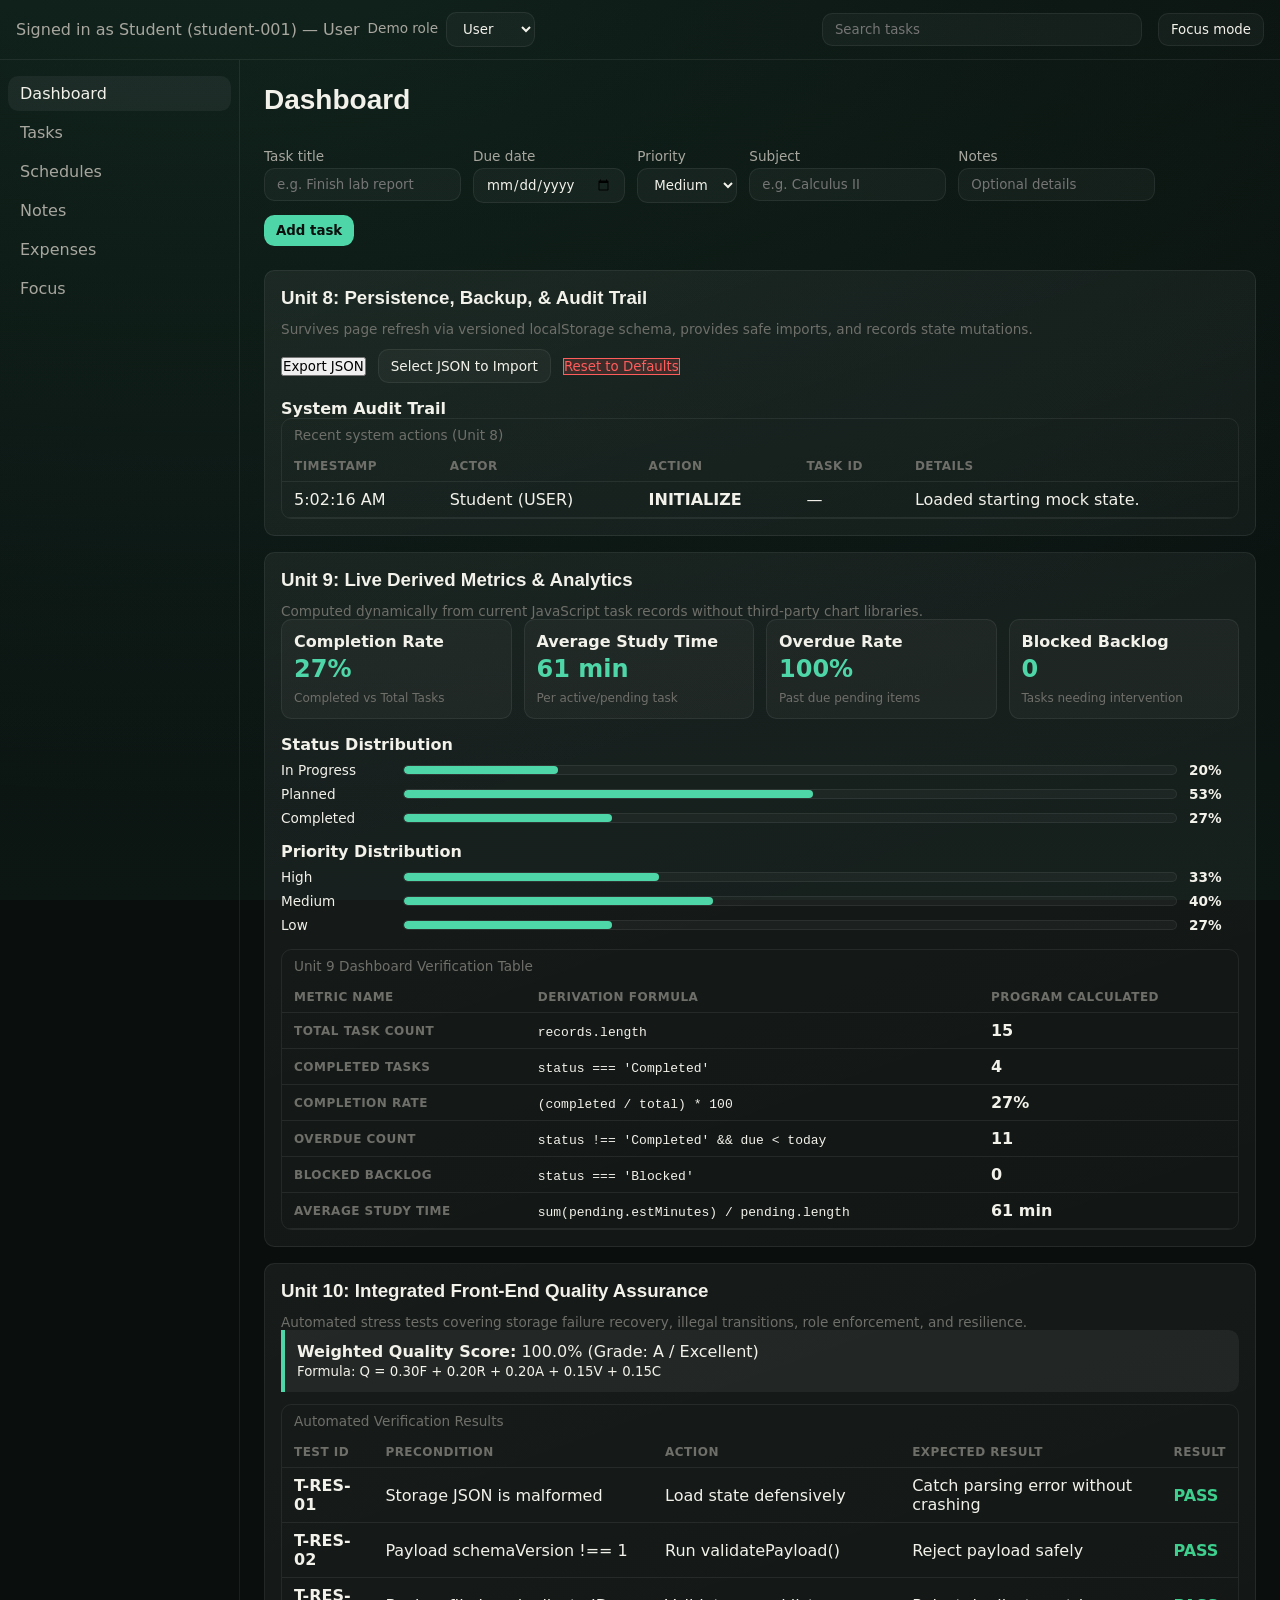
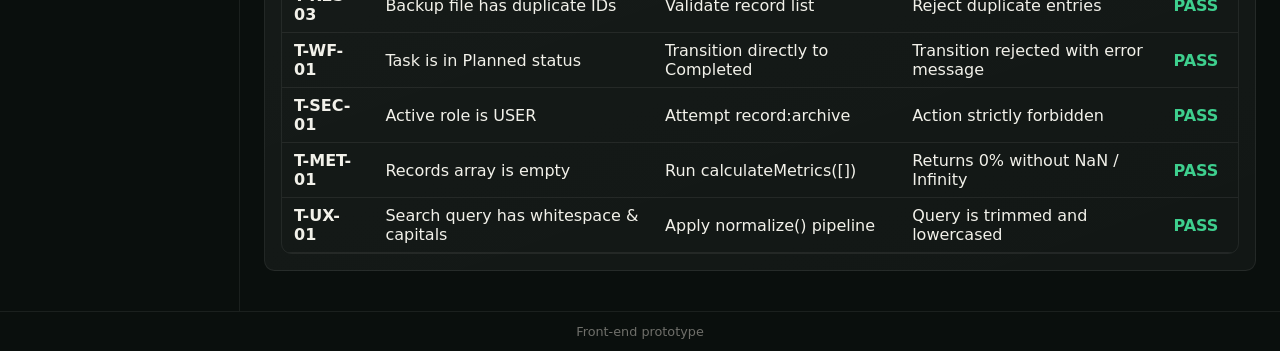
==== index.html @ eeb501a8 "Add files via upload" ====
<!doctype html>
<html lang="en">
  <head>
    <meta charset="utf-8" />
    <meta name="viewport" content="width=device-width, initial-scale=1" />
    <title>StudyHub</title>
    <link rel="icon" href="data:," />
    <link rel="stylesheet" href="style.css" />
  </head>
  <body>
    <header class="app-header">
      <div class="session-controls" aria-label="Demo session">
        <span id="session-identity">Signed in as Student</span>
        <label for="active-role">Demo role</label>
        <select id="active-role">
          <option value="USER">User</option>
          <option value="STAFF">Staff</option>
          <option value="ADMIN">Admin</option>
        </select>
      </div>
      <p id="permission-message" role="status" aria-live="polite" hidden></p>
      <form id="search-form" role="search">
        <label class="sr-only" for="global-search">Search tasks</label>
        <input
          id="global-search"
          name="query"
          type="search"
          placeholder="Search tasks"
          autocomplete="off"
        />
      </form>

      <button type="button" id="focus-toggle" aria-pressed="false">
        Focus mode
      </button>
    </header>

    <nav class="primary-nav" aria-label="Primary">
      <ul>
        <li>
          <a
            href="#dashboard"
            data-permission="dashboard:view"
            aria-current="page"
            >Dashboard</a
          >
        </li>
        <li><a href="#tasks" data-permission="tasks:view">Tasks</a></li>
        <li>
          <a href="#schedules" data-permission="schedules:view">Schedules</a>
        </li>
        <li><a href="#notes" data-permission="notes:view">Notes</a></li>
        <li>
          <a href="#expenses" data-permission="expenses:view">Expenses</a>
        </li>
        <li><a href="#focus" data-permission="focus:view">Focus</a></li>
        <li>
          <a href="#settings" data-permission="settings:manage">Settings</a>
        </li>
      </ul>
    </nav>

    <main id="app">
      <section id="dashboard" aria-labelledby="dashboard-title">
        <h2 id="dashboard-title">Dashboard</h2>

        <!-- Unit 3 summary values are rendered from JavaScript state. -->
        <section id="dash-priority" class="dashboard-metric">
          <h3>Total tasks</h3>
          <strong id="summary-total">0</strong>
        </section>

        <section id="dash-tomorrow" class="dashboard-metric">
          <h3>Completed</h3>
          <strong id="summary-completed">0</strong>
        </section>

        <section id="dash-notes" class="dashboard-metric">
          <h3>Upcoming</h3>
          <strong id="summary-upcoming">0 due within 7 days</strong>
        </section>

        <section id="dash-expenses" class="dashboard-metric">
          <h3>Top priority</h3>
          <strong id="summary-priority">No pending tasks</strong>
        </section>

        <section id="dash-focus" class="dashboard-metric">
          <h3>Estimated study time</h3>
          <strong id="summary-study-time">0.0 hours</strong>
        </section>

        <!-- The leader's task form is retained as the ONE authoritative task form. -->
        <div
          id="task-error-summary"
          class="dashboard-wide"
          role="alert"
          hidden
        ></div>

        <form
          id="task-form"
          class="dashboard-wide"
          data-permission="record:create"
          novalidate
        >
          <div>
            <label for="task-title">Task title</label>
            <input
              type="text"
              id="task-title"
              name="title"
              placeholder="e.g. Finish lab report"
              required
            />
          </div>

          <div>
            <label for="task-due">Due date</label>
            <input type="date" id="task-due" name="dueDate" />
          </div>

          <div>
            <label for="task-priority">Priority</label>
            <select id="task-priority" name="priority">
              <option value="Low">Low</option>
              <option value="Medium" selected>Medium</option>
              <option value="High">High</option>
            </select>
          </div>

          <div>
            <label for="task-subject">Subject</label>
            <input
              type="text"
              id="task-subject"
              name="subject"
              placeholder="e.g. Calculus II"
              required
            />
          </div>

          <div>
            <label for="task-notes">Notes</label>
            <input
              type="text"
              id="task-notes"
              name="notes"
              placeholder="Optional details"
            />
          </div>

          <button type="submit">Add task</button>
        </form>
      </section>

      <section id="tasks" aria-labelledby="tasks-title" hidden>
        <h2 id="tasks-title">Tasks</h2>
        <p id="workflow-message" role="status" aria-live="polite" hidden></p>

        <section class="content-card" aria-labelledby="task-controls-title">
          <h3 id="task-controls-title">Task controls</h3>

          <form id="task-controls">
            <div>
              <label for="status-filter">Status</label>
              <select id="status-filter">
                <option value="ALL">All</option>
                <option value="Planned">Planned</option>
                <option value="Ready">Ready</option>
                <option value="In Progress">In progress</option>
                <option value="In Review">In review</option>
                <option value="Blocked">Blocked</option>
                <option value="Completed">Completed</option>
              </select>
            </div>

            <div>
              <label for="priority-filter">Priority</label>
              <select id="priority-filter">
                <option value="ALL">All</option>
                <option value="Low">Low</option>
                <option value="Medium">Medium</option>
                <option value="High">High</option>
              </select>
            </div>

            <div>
              <label for="sort-key">Sort by</label>
              <select id="sort-key">
                <option value="dueDate">Due date</option>
                <option value="title">Title</option>
                <option value="subject">Subject</option>
                <option value="priority">Priority</option>
                <option value="createdAt">Created date</option>
              </select>
            </div>

            <div>
              <label for="sort-direction">Direction</label>
              <select id="sort-direction">
                <option value="asc">Ascending</option>
                <option value="desc">Descending</option>
              </select>
            </div>

            <div>
              <label for="page-size">Rows per page</label>
              <select id="page-size">
                <option value="5" selected>5</option>
                <option value="10">10</option>
                <option value="15">15</option>
              </select>
            </div>
          </form>
        </section>

        <section id="task-list" aria-labelledby="task-list-title">
          <h3 id="task-list-title">Task list</h3>
          <p id="task-result-count" aria-live="polite"></p>

          <div class="table-wrapper">
            <table>
              <caption>
                StudyHub task records
              </caption>
              <thead>
                <tr>
                  <th>ID</th>
                  <th>Task</th>
                  <th>Subject</th>
                  <th>Due</th>
                  <th>Priority</th>
                  <th>Status</th>
                  <th>Derived state</th>
                  <th>Actions</th>
                </tr>
              </thead>
              <tbody id="task-table-body"></tbody>
            </table>
          </div>

          <div id="task-pagination" aria-label="Task pagination"></div>
        </section>

        <p id="task-empty-state" hidden>
          No tasks match the current search or filters.
        </p>

        <aside
          id="task-details"
          class="content-card"
          aria-labelledby="task-details-title"
        >
          <h3 id="task-details-title">Task details</h3>
          <p>Select a task to inspect its full record.</p>
        </aside>
        <p class="authorization-note">
          Demo only: role checks in this front-end are for interface behavior,
          not secure authorization. Real authorization must be enforced by a
          trusted back end.
        </p>
      </section>

      <section id="schedules" aria-labelledby="schedules-title" hidden>
        <h2 id="schedules-title">Schedules</h2>
        <div class="content-card">
          <h3>DCPET 2-2 Class Schedule</h3>
          <div class="table-wrapper">
            <table>
              <caption>
                Weekly class schedule
              </caption>
              <thead>
                <tr>
                  <th>Day</th>
                  <th>Time</th>
                  <th>Class</th>
                  <th>Course code</th>
                  <th>Instructor</th>
                </tr>
              </thead>
              <tbody>
                <tr>
                  <th scope="rowgroup" rowspan="2">Monday</th>
                  <td>10:30 AM–11:30 AM</td>
                  <td>Computer Engineering as a Discipline</td>
                  <td>CMPE 101</td>
                  <td>Prof. Ryan Evangelista</td>
                </tr>
                <tr>
                  <td>1:30 PM–4:30 PM</td>
                  <td>Filipinolohiya at Pambansang Kaunlaran</td>
                  <td>GEED 032</td>
                  <td>Prof. Jhonley Cubacub</td>
                </tr>
                <tr>
                  <th scope="rowgroup" rowspan="3">Tuesday</th>
                  <td>7:30 AM–10:30 AM</td>
                  <td>2D Animation</td>
                  <td>CPET 201</td>
                  <td>Prof. Jerome De Guzman</td>
                </tr>
                <tr>
                  <td>10:30 AM–1:30 PM</td>
                  <td>Data Structures and Algorithms</td>
                  <td>CMPE 201</td>
                  <td>Prof. Mylo Atencio</td>
                </tr>
                <tr>
                  <td>3:00 PM–6:00 PM</td>
                  <td>Fundamentals of Electronic Circuits</td>
                  <td>ECEN 011</td>
                  <td>TBA</td>
                </tr>
                <tr>
                  <th scope="rowgroup" rowspan="3">Wednesday</th>
                  <td>10:00 AM–1:00 PM</td>
                  <td>Discrete Mathematics</td>
                  <td>CMPE 104</td>
                  <td>Prof. Mylo Atencio</td>
                </tr>
                <tr>
                  <td>1:00 PM–4:00 PM</td>
                  <td>Fundamentals of Electrical Circuits</td>
                  <td>ELEN 012</td>
                  <td>Prof. Ronald Fernando</td>
                </tr>
                <tr>
                  <td>4:30 PM–6:30 PM</td>
                  <td>Physical Activity Towards Health and Fitness 3</td>
                  <td>PATHFIT 3</td>
                  <td>Prof. Remus Laglagaron</td>
                </tr>
                <tr>
                  <th scope="row">Thursday</th>
                  <td colspan="4">No classes</td>
                </tr>
                <tr>
                  <th scope="rowgroup" rowspan="4">Friday</th>
                  <td>7:30 AM–10:30 AM</td>
                  <td>2D Animation</td>
                  <td>CPET 201</td>
                  <td>Prof. Jerome De Guzman</td>
                </tr>
                <tr>
                  <td>10:30 AM–1:30 PM</td>
                  <td>Data Structures and Algorithms</td>
                  <td>CMPE 201</td>
                  <td>Prof. Mylo Atencio</td>
                </tr>
                <tr>
                  <td>3:00 PM–6:00 PM</td>
                  <td>Fundamentals of Electronic Circuits</td>
                  <td>ECEN 011</td>
                  <td>TBA</td>
                </tr>
                <tr>
                  <td>6:00 PM–9:00 PM</td>
                  <td>CPE Professional Course 1</td>
                  <td>CMPE-PC1</td>
                  <td>Prof. Jose Marie Dipay</td>
                </tr>
                <tr>
                  <th scope="rowgroup" rowspan="2">Saturday</th>
                  <td>7:30 AM–10:30 AM</td>
                  <td>Fundamentals of Electrical Circuits</td>
                  <td>ELEN 012</td>
                  <td>Prof. Ronald Fernando</td>
                </tr>
                <tr>
                  <td>12:00 PM–2:00 PM</td>
                  <td>CPE Professional Course 1</td>
                  <td>CMPE-PC1</td>
                  <td>Prof. Jose Marie Dipay</td>
                </tr>
              </tbody>
            </table>
          </div>
        </div>
      </section>

      <section id="notes" aria-labelledby="notes-title" hidden>
        <h2 id="notes-title">Notes</h2>
        <div class="content-card">
          <h3>Study notes</h3>
          <article class="info-entry">
            <h4>Electrical circuits</h4>
            <p>
              For a series circuit, the same current flows through every
              component. Add the resistances to find the total resistance.
            </p>
            <p class="section-note">Review before the next problem set.</p>
          </article>
          <article class="info-entry">
            <h4>Data structures</h4>
            <p>
              A linked list stores items in nodes. Each node points to the next
              node, so inserting or removing an item does not require shifting
              every later item.
            </p>
            <p class="section-note">Remember to trace the pointer changes.</p>
          </article>
          <article class="info-entry">
            <h4>Web development</h4>
            <p>
              Use semantic HTML elements to describe the purpose of each part of
              a page, and keep form labels connected to their controls.
            </p>
            <p class="section-note">Unit 1 review</p>
          </article>
        </div>
      </section>

      <section id="expenses" aria-labelledby="expenses-title" hidden>
        <h2 id="expenses-title">Expenses</h2>
        <div class="content-card">
          <h3>Sample weekly expenses</h3>
          <div class="table-wrapper">
            <table>
              <caption>
                Example expense log
              </caption>
              <thead>
                <tr>
                  <th>Date</th>
                  <th>Item</th>
                  <th>Category</th>
                  <th>Amount</th>
                </tr>
              </thead>
              <tbody>
                <tr>
                  <td>Monday</td>
                  <td>Bus fare</td>
                  <td>Transport</td>
                  <td>$3.00</td>
                </tr>
                <tr>
                  <td>Tuesday</td>
                  <td>Lunch</td>
                  <td>Food</td>
                  <td>$8.50</td>
                </tr>
                <tr>
                  <td>Wednesday</td>
                  <td>Printed readings</td>
                  <td>School supplies</td>
                  <td>$2.25</td>
                </tr>
                <tr>
                  <td>Thursday</td>
                  <td>Bus fare</td>
                  <td>Transport</td>
                  <td>$3.00</td>
                </tr>
              </tbody>
              <tfoot>
                <tr>
                  <th colspan="3" scope="row">Sample total</th>
                  <td>$16.75</td>
                </tr>
              </tfoot>
            </table>
          </div>
          <p class="section-note">Example figures for demonstration only.</p>
        </div>
      </section>

      <section id="focus" aria-labelledby="focus-title" hidden>
        <h2 id="focus-title">Focus</h2>
        <div class="content-card focus-panel">
          <p>
            Distraction-free study view is active while Focus mode is enabled.
          </p>
        </div>
      </section>

      <section id="settings" aria-labelledby="settings-title" hidden>
        <h2 id="settings-title">Settings</h2>
        <div class="content-card">
          <h3>Authorization demo</h3>
          <p>
            Switch roles in the header to demonstrate permission-based
            navigation and task actions. This role selector is not
            authentication.
          </p>
          <div class="table-wrapper permission-matrix">
            <table>
              <caption>
                Demo role permission matrix
              </caption>
              <thead>
                <tr>
                  <th scope="col">Capability</th>
                  <th scope="col">User</th>
                  <th scope="col">Staff</th>
                  <th scope="col">Admin</th>
                </tr>
              </thead>
              <tbody id="permission-matrix-body"></tbody>
            </table>
          </div>
          <p class="section-note">
            Record visibility, ownership, and workflow state are checked in
            addition to these role capability grants.
          </p>
          <p class="authorization-note">
            Client-side permission checks can be bypassed. A trusted back end
            must verify every identity, role, and record-level permission before
            accessing or changing protected data.
          </p>
        </div>
      </section>

      <!-- ========================================== -->
      <!-- UNIT 8 & 9: Data Management & Metrics -->
      <!-- ========================================== -->
      <section id="system-data" class="content-card" aria-labelledby="system-data-title">
        <h3 id="system-data-title">Unit 8: Persistence, Backup, & Audit Trail</h3>
        <p class="section-note">Survives page refresh via versioned localStorage schema, provides safe imports, and records state mutations.</p>
        
        <div id="storage-status-message" role="status" aria-live="polite" hidden></div>

        <div class="persistence-controls">
          <button type="button" id="btn-export-json">Export JSON</button>
          
          <label for="import-json-file" class="button-file-label">Select JSON to Import</label>
          <input type="file" id="import-json-file" accept=".json" class="sr-only" />

          <button type="button" id="btn-reset-data" class="btn-danger">Reset to Defaults</button>
        </div>

        <div id="import-preview-box" class="sub-card" hidden>
          <h4>Import Payload Preview</h4>
          <p id="import-preview-text"></p>
          <div class="task-actions">
            <button type="button" id="btn-confirm-import">Confirm & Replace</button>
            <button type="button" id="btn-cancel-import">Cancel</button>
          </div>
        </div>

        <div class="audit-trail-container">
          <h4>System Audit Trail</h4>
          <div class="table-wrapper">
            <table>
              <caption>Recent system actions (Unit 8)</caption>
              <thead>
                <tr>
                  <th>Timestamp</th>
                  <th>Actor</th>
                  <th>Action</th>
                  <th>Task ID</th>
                  <th>Details</th>
                </tr>
              </thead>
              <tbody id="audit-log-body"></tbody>
            </table>
          </div>
        </div>
      </section>

      <section id="system-metrics" class="content-card" aria-labelledby="system-metrics-title">
        <h3 id="system-metrics-title">Unit 9: Live Derived Metrics & Analytics</h3>
        <p class="section-note">Computed dynamically from current JavaScript task records without third-party chart libraries.</p>
        
        <div class="dashboard-grid metrics-kpi-grid">
          <article class="metric-card">
            <h4>Completion Rate</h4>
            <strong id="metric-completion-rate">0%</strong>
            <small>Completed vs Total Tasks</small>
          </article>
          <article class="metric-card">
            <h4>Average Study Time</h4>
            <strong id="metric-avg-time">0 min</strong>
            <small>Per active/pending task</small>
          </article>
          <article class="metric-card">
            <h4>Overdue Rate</h4>
            <strong id="metric-overdue-rate">0%</strong>
            <small>Past due pending items</small>
          </article>
          <article class="metric-card">
            <h4>Blocked Backlog</h4>
            <strong id="metric-blocked-count">0</strong>
            <small>Tasks needing intervention</small>
          </article>
        </div>

        <div class="visual-breakdown-container">
          <h4>Status Distribution</h4>
          <div id="status-distribution-bars" class="distribution-bars"></div>

          <h4 style="margin-top: var(--space-4);">Priority Distribution</h4>
          <div id="priority-distribution-bars" class="distribution-bars"></div>
        </div>

        <div class="table-wrapper" style="margin-top: var(--space-4);">
          <table>
            <caption>Unit 9 Dashboard Verification Table</caption>
            <thead>
              <tr>
                <th>Metric Name</th>
                <th>Derivation Formula</th>
                <th>Program Calculated</th>
              </tr>
            </thead>
            <tbody id="metric-verification-body"></tbody>
          </table>
        </div>
      </section>

      <!-- ========================================== -->
      <!-- UNIT 10: Integrated QA Verification Suite  -->
      <!-- ========================================== -->
      <section id="qa-suite" class="content-card" aria-labelledby="qa-suite-title">
        <h3 id="qa-suite-title">Unit 10: Integrated Front-End Quality Assurance</h3>
        <p class="section-note">Automated stress tests covering storage failure recovery, illegal transitions, role enforcement, and resilience.</p>
        
        <div class="qa-score-card">
          <p><strong>Weighted Quality Score:</strong> <span id="qa-quality-score">Calculating...</span></p>
          <p><small>Formula: Q = 0.30F + 0.20R + 0.20A + 0.15V + 0.15C</small></p>
        </div>

        <div class="table-wrapper">
          <table>
            <caption>Automated Verification Results</caption>
            <thead>
              <tr>
                <th>Test ID</th>
                <th>Precondition</th>
                <th>Action</th>
                <th>Expected Result</th>
                <th>Result</th>
              </tr>
            </thead>
            <tbody id="qa-test-results-body"></tbody>
          </table>
        </div>
      </section>
    </main>

    <footer>Front-end prototype</footer>
    <script src="app.js" defer></script>
  </body>
</html>
---- style.css ----
* {
  margin: 0;
  padding: 0;
  box-sizing: border-box;
}

:root {
  --page-a: #0a0f0d;
  --page-b: #0c1613;

  --card: rgba(255, 255, 255, 0.035);
  --raisedcard: rgba(255, 255, 255, 0.055);
  --border: rgba(255, 255, 255, 0.07);
  --radius: 0.65rem;

  --primary: #f2f1ea;
  --secondary: #a8a79f;
  --muted: #6f6f6a;

  --brand: #4fd6a8;
  --brand-dim: #0c2b23;

  --tasks: #f5b942;
  --tasks-bg: #2c2210;
  --schedules: #4ea8f0;
  --schedules-bg: #0f2333;
  --notes: #b98af2;
  --notes-bg: #241633;
  --expenses: #f2688a;
  --expenses-bg: #331420;
  --focus: #4fd6a8;
  --focus-bg: #0c2b23;

  --danger: #ff5c5c;
  --success: #3ecf8e;

  --space-1: 0.25rem;
  --space-2: 0.5rem;
  --space-3: 0.75rem;
  --space-4: 1rem;
  --space-5: 1.5rem;
  --space-6: 2rem;

  --sidebar-width: 240px;
  --max-content: 1180px;
  --heading-size: clamp(1.25rem, 1rem + 1vw, 1.75rem);
}

html {
  height: 100%;
}
body {
  min-height: 100%;
}
body {
  font-family: "Manrope", system-ui, sans-serif;
  color: var(--primary);
  background:
    radial-gradient(
      1600px 900px at 15% -10%,
      rgba(79, 214, 168, 0.1),
      transparent 100%
    ),
    linear-gradient(180deg, var(--page-a), var(--page-b));
  background-color: var(--page-a);
  background-attachment: fixed;
}
h1,
h2,
h3 {
  font-family: "Syne", sans-serif;
}
button {
  font-family: inherit;
}
button:hover {
  cursor: pointer;
}
a {
  color: var(--brand);
}

/* app shell: header on top, nav as sidebar, main beside it */
body {
  display: grid;
  grid-template-columns: var(--sidebar-width) minmax(0, 1fr);
  grid-template-rows: auto 1fr auto;
  grid-template-areas:
    "header header"
    "nav    main"
    "footer footer";
  min-height: 100dvh;
}

.app-header {
  grid-area: header;
  display: flex;
  align-items: center;
  justify-content: flex-end;
  gap: var(--space-4);
  padding: var(--space-3) var(--space-4);
  border-bottom: 1px solid var(--border);
  flex-wrap: wrap;
}
.session-controls {
  display: flex;
  align-items: center;
  flex-wrap: wrap;
  gap: var(--space-2);
  margin-right: auto;
}

#session-identity {
  color: var(--secondary);
}

#permission-message {
  width: 100%;
  color: var(--secondary);
  text-align: right;
}
.app-header .brand {
  font-weight: 700;
  color: var(--primary);
  text-decoration: none;
}

.primary-nav {
  grid-area: nav;
  border-right: 1px solid var(--border);
  padding: var(--space-4) var(--space-2);
  overflow-y: auto;
}
.primary-nav ul {
  list-style: none;
  display: flex;
  flex-direction: column;
  gap: var(--space-1);
}
.primary-nav a {
  display: block;
  padding: var(--space-2) var(--space-3);
  border-radius: var(--radius);
  color: var(--secondary);
  text-decoration: none;
}
.primary-nav a[aria-current="page"] {
  background: var(--raisedcard);
  color: var(--primary);
}

#app {
  grid-area: main;
  padding: var(--space-5);
  width: min(100%, var(--max-content));
  margin-inline: auto;
  overflow-y: auto;
}

h2 {
  font-size: var(--heading-size);
  margin-bottom: var(--space-4);
}

footer {
  grid-area: footer;
  text-align: center;
  padding: var(--space-3);
  color: var(--muted);
  font-size: 0.8rem;
  border-top: 1px solid var(--border);
}

/* dashboard widgets */
#dashboard {
  display: grid;

  gap: var(--space-4);
}
#dashboard > section {
  background: linear-gradient(160deg, var(--raisedcard), var(--card));
  border: 1px solid var(--border);
  border-radius: var(--radius);
  padding: var(--space-4);
}
#dash-priority {
  border-left: 3px solid var(--tasks);
}
#dash-tomorrow {
  border-left: 3px solid var(--schedules);
}
#dash-notes {
  border-left: 3px solid var(--notes);
}
#dash-expenses {
  border-left: 3px solid var(--expenses);
}
#dash-focus {
  border-left: 3px solid var(--focus);
}

/* tables scroll horizontally instead of squeezing columns */
.table-wrapper {
  overflow-x: auto;
  border: 1px solid var(--border);
  border-radius: var(--radius);
}
table {
  width: 100%;
  border-collapse: collapse;
  min-width: 480px;
}
caption {
  text-align: left;
  padding: var(--space-2) var(--space-3);
  color: var(--muted);
  font-size: 0.85rem;
}
th,
td {
  padding: var(--space-2) var(--space-3);
  text-align: left;
  border-bottom: 1px solid var(--border);
}
th {
  color: var(--muted);
  font-size: 0.75rem;
  text-transform: uppercase;
  letter-spacing: 0.04em;
}

/* forms (task-form, schedule-form, etc.) */
form {
  display: flex;
  flex-wrap: wrap;
  gap: var(--space-3);
  margin-bottom: var(--space-5);
}
label {
  display: block;
  font-size: 0.85rem;
  color: var(--secondary);
  margin-bottom: var(--space-1);
}
input,
select,
textarea,
button[type="submit"] {
  font-family: inherit;
  border-radius: var(--radius);
  border: 1px solid var(--border);
  background: var(--card);
  color: var(--primary);
  padding: var(--space-2) var(--space-3);
}

textarea {
  font: inherit;
  color: var(--primary);
  background: var(--card);
  border: 1px solid var(--border);
  border-radius: var(--radius);
  padding: var(--space-2) var(--space-3);
  resize: vertical;
}

select {
  color-scheme: dark;
}

select option {
  color: var(--primary);
  background-color: var(--page-b);
}

button[type="submit"] {
  background: var(--brand);
  color: var(--page-a);
  border: none;
  font-weight: 700;
}

/* state placeholders */
[hidden] {
  display: none !important;
}
[role="alert"] {
  border: 1px solid var(--danger);
  background: rgba(255, 92, 92, 0.08);
  border-radius: var(--radius);
  padding: var(--space-3);
  margin-bottom: var(--space-3);
}
[id$="-empty-state"] {
  color: var(--muted);
  padding: var(--space-4);
  text-align: center;
}

/* tablet: nav moves under header as a horizontal strip */
@media (max-width: 1040px) and (min-width: 769px) {
  body {
    grid-template-columns: 1fr;
    grid-template-rows: auto auto 1fr auto;
    grid-template-areas:
      "header"
      "nav"
      "main"
      "footer";
  }
  .primary-nav {
    border-right: none;
    border-bottom: 1px solid var(--border);
  }
  .primary-nav ul {
    flex-direction: row;
    overflow-x: auto;
  }
}

/* mobile: nav becomes a fixed bottom bar */
@media (max-width: 768px) {
  body {
    position: relative;
    grid-template-columns: 1fr;
    grid-template-rows: auto 1fr auto;
    grid-template-areas:
      "header"
      "main"
      "footer";
  }
  footer {
    padding-bottom: calc(var(--space-3) + 64px);
  }
  .primary-nav {
    position: fixed;
    bottom: 0;
    left: 0;
    right: 0;
    z-index: 10;
    border-top: 1px solid var(--border);
    background: var(--page-a);
    padding: var(--space-2);
  }

  .primary-nav ul {
    flex-direction: row;
    justify-content: space-around;
    overflow-x: auto;
  }
  .primary-nav a {
    text-align: center;
    font-size: 0.8rem;
  }
  #app {
    padding: var(--space-3);
    padding-bottom: calc(var(--space-3) + 64px);
  }
  form {
    flex-direction: column;
  }
}

/* Restore the documented auto-fit/minmax dashboard layout. */
#dashboard {
  grid-template-columns: repeat(auto-fit, minmax(220px, 1fr));
}

#dashboard > h2,
#dashboard > .dashboard-wide {
  grid-column: 1 / -1;
}

#dashboard strong {
  display: block;
  margin-top: var(--space-2);
  line-height: 1.35;
}

.content-card {
  background: linear-gradient(160deg, var(--raisedcard), var(--card));
  border: 1px solid var(--border);
  border-radius: var(--radius);
  padding: var(--space-4);
  margin-bottom: var(--space-4);
}

.content-card h3 {
  margin-bottom: var(--space-3);
}

.info-entry {
  padding-block: var(--space-3);
  border-top: 1px solid var(--border);
}

.info-entry h4 {
  margin-bottom: var(--space-2);
  color: var(--primary);
}

.info-entry p {
  line-height: 1.6;
}

.section-note {
  margin-top: var(--space-2);
  color: var(--muted);
  font-size: 0.85rem;
}

.authorization-note {
  margin-block: var(--space-3);
  padding: var(--space-3);
  border-left: 3px solid var(--tasks);
  background: var(--tasks-bg);
  color: var(--primary);
  line-height: 1.5;
}

.permission-matrix table {
  min-width: 620px;
}

.permission-check {
  text-align: center;
  color: var(--success);
  font-weight: 700;
}

.sr-only {
  position: absolute;
  width: 1px;
  height: 1px;
  padding: 0;
  margin: -1px;
  overflow: hidden;
  clip: rect(0, 0, 0, 0);
  white-space: nowrap;
  border: 0;
}

#search-form {
  margin: 0;
}

#global-search {
  min-width: min(320px, 70vw);
}

#focus-toggle,
#task-list button,
#task-pagination button {
  font-family: inherit;
  border-radius: var(--radius);
  border: 1px solid var(--border);
  background: var(--card);
  color: var(--primary);
  padding: var(--space-2) var(--space-3);
}

#task-list {
  margin-top: var(--space-4);
}

#task-result-count {
  color: var(--secondary);
  margin-bottom: var(--space-3);
}

#task-list td:last-child {
  min-width: 240px;
}

.task-actions {
  display: flex;
  flex-wrap: wrap;
  gap: var(--space-2);
}

#task-pagination {
  display: flex;
  justify-content: center;
  align-items: center;
  gap: var(--space-3);
  padding: var(--space-4) 0;
}

#task-pagination button:disabled {
  opacity: 0.45;
  cursor: not-allowed;
}

#task-details {
  margin-top: var(--space-4);
}

#task-details dl {
  display: grid;
  grid-template-columns: minmax(130px, 190px) 1fr;
  gap: var(--space-2) var(--space-3);
}

#task-details dt {
  color: var(--muted);
}

#task-details dd {
  margin: 0;
}

.workflow-guidance {
  color: var(--secondary);
  margin-bottom: var(--space-3);
}

#workflow-message {
  border: 1px solid var(--brand);
  background: var(--brand-dim);
  border-radius: var(--radius);
  padding: var(--space-3);
  margin-bottom: var(--space-3);
}

.workflow-history {
  margin-top: var(--space-4);
  display: grid;
  gap: var(--space-2);
}

.workflow-history ol {
  padding-left: var(--space-5);
}

.workflow-history li {
  margin-bottom: var(--space-2);
  overflow-wrap: anywhere;
}

.workflow-history time,
.workflow-progress-note {
  color: var(--secondary);
}

#workflow-progress {
  width: min(100%, 32rem);
  display: block;
  accent-color: var(--brand);
}

.nowrap {
  white-space: nowrap;
}

/* Focus mode: keep the header toggle visible and show only the Focus section. */
body.focus-mode {
  grid-template-columns: 1fr;
  grid-template-rows: auto 1fr;
  grid-template-areas:
    "header"
    "main";
}

body.focus-mode .primary-nav,
body.focus-mode footer,
body.focus-mode #search-form,
body.focus-mode #app > section:not(#focus) {
  display: none !important;
}

body.focus-mode #focus {
  display: block !important;
}

body.focus-mode #app {
  width: min(100%, 760px);
  min-height: calc(100dvh - 70px);
  display: grid;
  place-items: center;
}

body.focus-mode .focus-panel {
  width: 100%;
  min-height: 45vh;
  display: grid;
  place-items: center;
  text-align: center;
}

@media (max-width: 768px) {
  #global-search {
    min-width: 0;
    width: 100%;
  }

  #search-form {
    width: 100%;
    order: 3;
  }

  #task-details dl {
    grid-template-columns: 1fr;
  }

  #task-list td:last-child {
    min-width: 160px;
  }
}

/* ==========================================
   UNIT 8, 9 & 10 CSS ADDITIONS
   ========================================== */

.sub-card {
  background: var(--page-b);
  border: 1px dashed var(--brand);
  border-radius: var(--radius);
  padding: var(--space-3);
  margin-block: var(--space-3);
}

.persistence-controls {
  display: flex;
  flex-wrap: wrap;
  gap: var(--space-3);
  align-items: center;
  margin-block: var(--space-3);
}

.button-file-label {
  display: inline-block;
  cursor: pointer;
  border-radius: var(--radius);
  border: 1px solid var(--border);
  background: var(--card);
  color: var(--primary);
  padding: var(--space-2) var(--space-3);
  font-size: 0.85rem;
  margin-bottom: 0;
}

.button-file-label:hover {
  background: var(--raisedcard);
}

.btn-danger {
  background: rgba(255, 92, 92, 0.15) !important;
  color: var(--danger) !important;
  border: 1px solid var(--danger) !important;
}

#storage-status-message {
  padding: var(--space-2) var(--space-3);
  border-radius: var(--radius);
  background: var(--brand-dim);
  border: 1px solid var(--brand);
  color: var(--brand);
  margin-block: var(--space-2);
}

.audit-trail-container {
  margin-top: var(--space-4);
}

.metrics-kpi-grid {
  display: grid;
  grid-template-columns: repeat(auto-fit, minmax(180px, 1fr));
  gap: var(--space-3);
  margin-bottom: var(--space-4);
}

.metric-card {
  background: var(--card);
  border: 1px solid var(--border);
  border-radius: var(--radius);
  padding: var(--space-3);
}

.metric-card strong {
  display: block;
  font-size: 1.5rem;
  color: var(--brand);
  margin-block: var(--space-1);
}

.metric-card small {
  color: var(--muted);
  font-size: 0.75rem;
}

.distribution-bars {
  display: flex;
  flex-direction: column;
  gap: var(--space-2);
  margin-top: var(--space-2);
}

.bar-row {
  display: grid;
  grid-template-columns: 110px 1fr 50px;
  align-items: center;
  gap: var(--space-3);
  font-size: 0.85rem;
}

.bar-track {
  width: 100%;
  height: 10px;
  background: var(--card);
  border-radius: 999px;
  overflow: hidden;
  border: 1px solid var(--border);
}

.bar-fill {
  display: block;
  height: 100%;
  background: var(--brand);
  border-radius: 999px;
}

.qa-score-card {
  background: var(--raisedcard);
  border-left: 4px solid var(--brand);
  padding: var(--space-3);
  margin-bottom: var(--space-3);
  border-radius: 0 var(--radius) var(--radius) 0;
}

.status-badge-pass {
  color: var(--success);
  font-weight: 700;
}

.status-badge-fail {
  color: var(--danger);
  font-weight: 700;
}
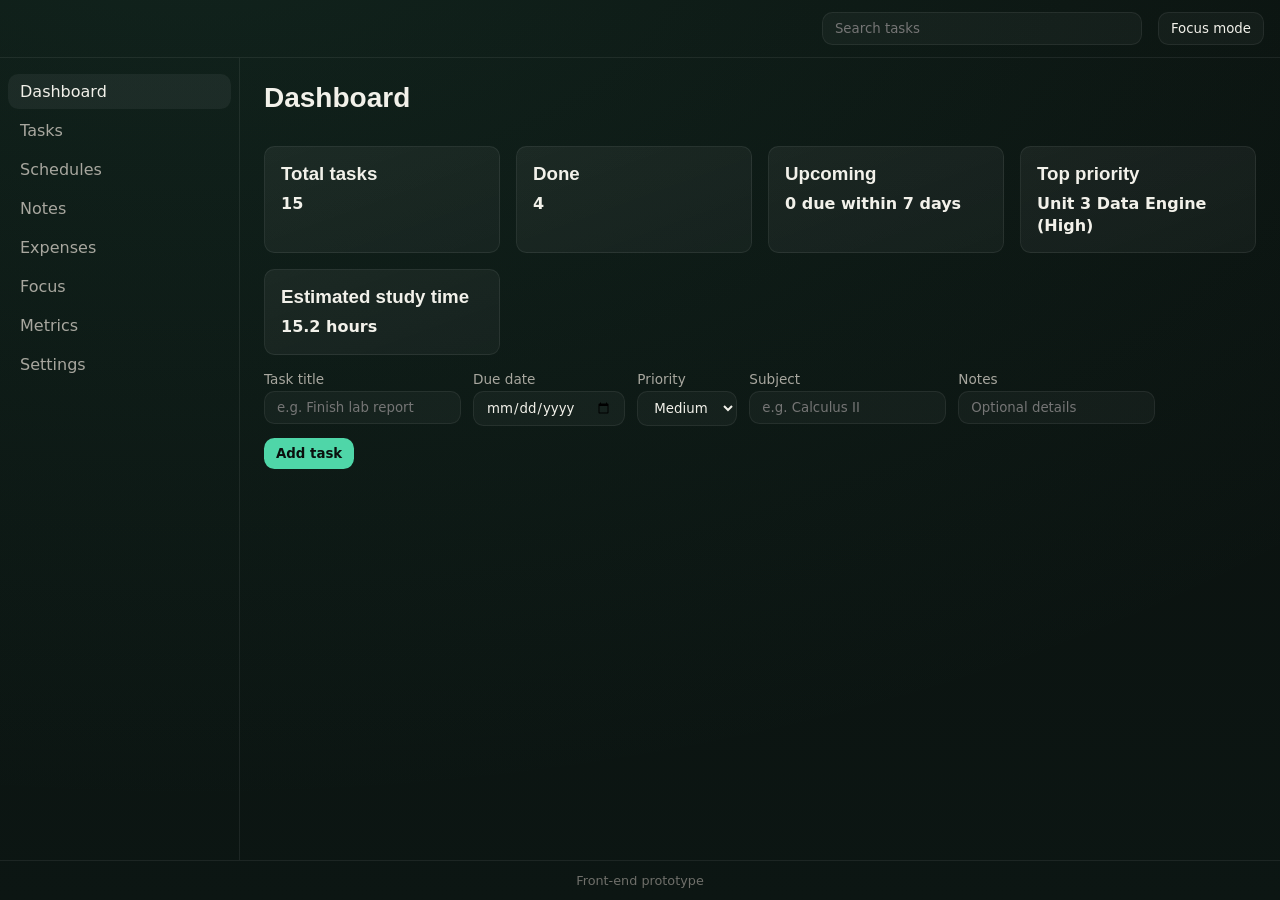
==== commit f1e29e0e: "Functional Sections, Deleted RBAC, simplified user actions in Task sections" ====
--- a/index.html
+++ b/index.html
@@ -1,646 +1,676 @@
-<!doctype html>
-<html lang="en">
-  <head>
-    <meta charset="utf-8" />
-    <meta name="viewport" content="width=device-width, initial-scale=1" />
-    <title>StudyHub</title>
-    <link rel="icon" href="data:," />
-    <link rel="stylesheet" href="style.css" />
-  </head>
-  <body>
-    <header class="app-header">
-      <div class="session-controls" aria-label="Demo session">
-        <span id="session-identity">Signed in as Student</span>
-        <label for="active-role">Demo role</label>
-        <select id="active-role">
-          <option value="USER">User</option>
-          <option value="STAFF">Staff</option>
-          <option value="ADMIN">Admin</option>
-        </select>
-      </div>
-      <p id="permission-message" role="status" aria-live="polite" hidden></p>
-      <form id="search-form" role="search">
-        <label class="sr-only" for="global-search">Search tasks</label>
-        <input
-          id="global-search"
-          name="query"
-          type="search"
-          placeholder="Search tasks"
-          autocomplete="off"
-        />
-      </form>
-
-      <button type="button" id="focus-toggle" aria-pressed="false">
-        Focus mode
-      </button>
-    </header>
-
-    <nav class="primary-nav" aria-label="Primary">
-      <ul>
-        <li>
-          <a
-            href="#dashboard"
-            data-permission="dashboard:view"
-            aria-current="page"
-            >Dashboard</a
-          >
-        </li>
-        <li><a href="#tasks" data-permission="tasks:view">Tasks</a></li>
-        <li>
-          <a href="#schedules" data-permission="schedules:view">Schedules</a>
-        </li>
-        <li><a href="#notes" data-permission="notes:view">Notes</a></li>
-        <li>
-          <a href="#expenses" data-permission="expenses:view">Expenses</a>
-        </li>
-        <li><a href="#focus" data-permission="focus:view">Focus</a></li>
-        <li>
-          <a href="#settings" data-permission="settings:manage">Settings</a>
-        </li>
-      </ul>
-    </nav>
-
-    <main id="app">
-      <section id="dashboard" aria-labelledby="dashboard-title">
-        <h2 id="dashboard-title">Dashboard</h2>
-
-        <!-- Unit 3 summary values are rendered from JavaScript state. -->
-        <section id="dash-priority" class="dashboard-metric">
-          <h3>Total tasks</h3>
-          <strong id="summary-total">0</strong>
-        </section>
-
-        <section id="dash-tomorrow" class="dashboard-metric">
-          <h3>Completed</h3>
-          <strong id="summary-completed">0</strong>
-        </section>
-
-        <section id="dash-notes" class="dashboard-metric">
-          <h3>Upcoming</h3>
-          <strong id="summary-upcoming">0 due within 7 days</strong>
-        </section>
-
-        <section id="dash-expenses" class="dashboard-metric">
-          <h3>Top priority</h3>
-          <strong id="summary-priority">No pending tasks</strong>
-        </section>
-
-        <section id="dash-focus" class="dashboard-metric">
-          <h3>Estimated study time</h3>
-          <strong id="summary-study-time">0.0 hours</strong>
-        </section>
-
-        <!-- The leader's task form is retained as the ONE authoritative task form. -->
-        <div
-          id="task-error-summary"
-          class="dashboard-wide"
-          role="alert"
-          hidden
-        ></div>
-
-        <form
-          id="task-form"
-          class="dashboard-wide"
-          data-permission="record:create"
-          novalidate
-        >
-          <div>
-            <label for="task-title">Task title</label>
-            <input
-              type="text"
-              id="task-title"
-              name="title"
-              placeholder="e.g. Finish lab report"
-              required
-            />
-          </div>
-
-          <div>
-            <label for="task-due">Due date</label>
-            <input type="date" id="task-due" name="dueDate" />
-          </div>
-
-          <div>
-            <label for="task-priority">Priority</label>
-            <select id="task-priority" name="priority">
-              <option value="Low">Low</option>
-              <option value="Medium" selected>Medium</option>
-              <option value="High">High</option>
-            </select>
-          </div>
-
-          <div>
-            <label for="task-subject">Subject</label>
-            <input
-              type="text"
-              id="task-subject"
-              name="subject"
-              placeholder="e.g. Calculus II"
-              required
-            />
-          </div>
-
-          <div>
-            <label for="task-notes">Notes</label>
-            <input
-              type="text"
-              id="task-notes"
-              name="notes"
-              placeholder="Optional details"
-            />
-          </div>
-
-          <button type="submit">Add task</button>
-        </form>
-      </section>
-
-      <section id="tasks" aria-labelledby="tasks-title" hidden>
-        <h2 id="tasks-title">Tasks</h2>
-        <p id="workflow-message" role="status" aria-live="polite" hidden></p>
-
-        <section class="content-card" aria-labelledby="task-controls-title">
-          <h3 id="task-controls-title">Task controls</h3>
-
-          <form id="task-controls">
-            <div>
-              <label for="status-filter">Status</label>
-              <select id="status-filter">
-                <option value="ALL">All</option>
-                <option value="Planned">Planned</option>
-                <option value="Ready">Ready</option>
-                <option value="In Progress">In progress</option>
-                <option value="In Review">In review</option>
-                <option value="Blocked">Blocked</option>
-                <option value="Completed">Completed</option>
-              </select>
-            </div>
-
-            <div>
-              <label for="priority-filter">Priority</label>
-              <select id="priority-filter">
-                <option value="ALL">All</option>
-                <option value="Low">Low</option>
-                <option value="Medium">Medium</option>
-                <option value="High">High</option>
-              </select>
-            </div>
-
-            <div>
-              <label for="sort-key">Sort by</label>
-              <select id="sort-key">
-                <option value="dueDate">Due date</option>
-                <option value="title">Title</option>
-                <option value="subject">Subject</option>
-                <option value="priority">Priority</option>
-                <option value="createdAt">Created date</option>
-              </select>
-            </div>
-
-            <div>
-              <label for="sort-direction">Direction</label>
-              <select id="sort-direction">
-                <option value="asc">Ascending</option>
-                <option value="desc">Descending</option>
-              </select>
-            </div>
-
-            <div>
-              <label for="page-size">Rows per page</label>
-              <select id="page-size">
-                <option value="5" selected>5</option>
-                <option value="10">10</option>
-                <option value="15">15</option>
-              </select>
-            </div>
-          </form>
-        </section>
-
-        <section id="task-list" aria-labelledby="task-list-title">
-          <h3 id="task-list-title">Task list</h3>
-          <p id="task-result-count" aria-live="polite"></p>
-
-          <div class="table-wrapper">
-            <table>
-              <caption>
-                StudyHub task records
-              </caption>
-              <thead>
-                <tr>
-                  <th>ID</th>
-                  <th>Task</th>
-                  <th>Subject</th>
-                  <th>Due</th>
-                  <th>Priority</th>
-                  <th>Status</th>
-                  <th>Derived state</th>
-                  <th>Actions</th>
-                </tr>
-              </thead>
-              <tbody id="task-table-body"></tbody>
-            </table>
-          </div>
-
-          <div id="task-pagination" aria-label="Task pagination"></div>
-        </section>
-
-        <p id="task-empty-state" hidden>
-          No tasks match the current search or filters.
-        </p>
-
-        <aside
-          id="task-details"
-          class="content-card"
-          aria-labelledby="task-details-title"
-        >
-          <h3 id="task-details-title">Task details</h3>
-          <p>Select a task to inspect its full record.</p>
-        </aside>
-        <p class="authorization-note">
-          Demo only: role checks in this front-end are for interface behavior,
-          not secure authorization. Real authorization must be enforced by a
-          trusted back end.
-        </p>
-      </section>
-
-      <section id="schedules" aria-labelledby="schedules-title" hidden>
-        <h2 id="schedules-title">Schedules</h2>
-        <div class="content-card">
-          <h3>DCPET 2-2 Class Schedule</h3>
-          <div class="table-wrapper">
-            <table>
-              <caption>
-                Weekly class schedule
-              </caption>
-              <thead>
-                <tr>
-                  <th>Day</th>
-                  <th>Time</th>
-                  <th>Class</th>
-                  <th>Course code</th>
-                  <th>Instructor</th>
-                </tr>
-              </thead>
-              <tbody>
-                <tr>
-                  <th scope="rowgroup" rowspan="2">Monday</th>
-                  <td>10:30 AM–11:30 AM</td>
-                  <td>Computer Engineering as a Discipline</td>
-                  <td>CMPE 101</td>
-                  <td>Prof. Ryan Evangelista</td>
-                </tr>
-                <tr>
-                  <td>1:30 PM–4:30 PM</td>
-                  <td>Filipinolohiya at Pambansang Kaunlaran</td>
-                  <td>GEED 032</td>
-                  <td>Prof. Jhonley Cubacub</td>
-                </tr>
-                <tr>
-                  <th scope="rowgroup" rowspan="3">Tuesday</th>
-                  <td>7:30 AM–10:30 AM</td>
-                  <td>2D Animation</td>
-                  <td>CPET 201</td>
-                  <td>Prof. Jerome De Guzman</td>
-                </tr>
-                <tr>
-                  <td>10:30 AM–1:30 PM</td>
-                  <td>Data Structures and Algorithms</td>
-                  <td>CMPE 201</td>
-                  <td>Prof. Mylo Atencio</td>
-                </tr>
-                <tr>
-                  <td>3:00 PM–6:00 PM</td>
-                  <td>Fundamentals of Electronic Circuits</td>
-                  <td>ECEN 011</td>
-                  <td>TBA</td>
-                </tr>
-                <tr>
-                  <th scope="rowgroup" rowspan="3">Wednesday</th>
-                  <td>10:00 AM–1:00 PM</td>
-                  <td>Discrete Mathematics</td>
-                  <td>CMPE 104</td>
-                  <td>Prof. Mylo Atencio</td>
-                </tr>
-                <tr>
-                  <td>1:00 PM–4:00 PM</td>
-                  <td>Fundamentals of Electrical Circuits</td>
-                  <td>ELEN 012</td>
-                  <td>Prof. Ronald Fernando</td>
-                </tr>
-                <tr>
-                  <td>4:30 PM–6:30 PM</td>
-                  <td>Physical Activity Towards Health and Fitness 3</td>
-                  <td>PATHFIT 3</td>
-                  <td>Prof. Remus Laglagaron</td>
-                </tr>
-                <tr>
-                  <th scope="row">Thursday</th>
-                  <td colspan="4">No classes</td>
-                </tr>
-                <tr>
-                  <th scope="rowgroup" rowspan="4">Friday</th>
-                  <td>7:30 AM–10:30 AM</td>
-                  <td>2D Animation</td>
-                  <td>CPET 201</td>
-                  <td>Prof. Jerome De Guzman</td>
-                </tr>
-                <tr>
-                  <td>10:30 AM–1:30 PM</td>
-                  <td>Data Structures and Algorithms</td>
-                  <td>CMPE 201</td>
-                  <td>Prof. Mylo Atencio</td>
-                </tr>
-                <tr>
-                  <td>3:00 PM–6:00 PM</td>
-                  <td>Fundamentals of Electronic Circuits</td>
-                  <td>ECEN 011</td>
-                  <td>TBA</td>
-                </tr>
-                <tr>
-                  <td>6:00 PM–9:00 PM</td>
-                  <td>CPE Professional Course 1</td>
-                  <td>CMPE-PC1</td>
-                  <td>Prof. Jose Marie Dipay</td>
-                </tr>
-                <tr>
-                  <th scope="rowgroup" rowspan="2">Saturday</th>
-                  <td>7:30 AM–10:30 AM</td>
-                  <td>Fundamentals of Electrical Circuits</td>
-                  <td>ELEN 012</td>
-                  <td>Prof. Ronald Fernando</td>
-                </tr>
-                <tr>
-                  <td>12:00 PM–2:00 PM</td>
-                  <td>CPE Professional Course 1</td>
-                  <td>CMPE-PC1</td>
-                  <td>Prof. Jose Marie Dipay</td>
-                </tr>
-              </tbody>
-            </table>
-          </div>
-        </div>
-      </section>
-
-      <section id="notes" aria-labelledby="notes-title" hidden>
-        <h2 id="notes-title">Notes</h2>
-        <div class="content-card">
-          <h3>Study notes</h3>
-          <article class="info-entry">
-            <h4>Electrical circuits</h4>
-            <p>
-              For a series circuit, the same current flows through every
-              component. Add the resistances to find the total resistance.
-            </p>
-            <p class="section-note">Review before the next problem set.</p>
-          </article>
-          <article class="info-entry">
-            <h4>Data structures</h4>
-            <p>
-              A linked list stores items in nodes. Each node points to the next
-              node, so inserting or removing an item does not require shifting
-              every later item.
-            </p>
-            <p class="section-note">Remember to trace the pointer changes.</p>
-          </article>
-          <article class="info-entry">
-            <h4>Web development</h4>
-            <p>
-              Use semantic HTML elements to describe the purpose of each part of
-              a page, and keep form labels connected to their controls.
-            </p>
-            <p class="section-note">Unit 1 review</p>
-          </article>
-        </div>
-      </section>
-
-      <section id="expenses" aria-labelledby="expenses-title" hidden>
-        <h2 id="expenses-title">Expenses</h2>
-        <div class="content-card">
-          <h3>Sample weekly expenses</h3>
-          <div class="table-wrapper">
-            <table>
-              <caption>
-                Example expense log
-              </caption>
-              <thead>
-                <tr>
-                  <th>Date</th>
-                  <th>Item</th>
-                  <th>Category</th>
-                  <th>Amount</th>
-                </tr>
-              </thead>
-              <tbody>
-                <tr>
-                  <td>Monday</td>
-                  <td>Bus fare</td>
-                  <td>Transport</td>
-                  <td>$3.00</td>
-                </tr>
-                <tr>
-                  <td>Tuesday</td>
-                  <td>Lunch</td>
-                  <td>Food</td>
-                  <td>$8.50</td>
-                </tr>
-                <tr>
-                  <td>Wednesday</td>
-                  <td>Printed readings</td>
-                  <td>School supplies</td>
-                  <td>$2.25</td>
-                </tr>
-                <tr>
-                  <td>Thursday</td>
-                  <td>Bus fare</td>
-                  <td>Transport</td>
-                  <td>$3.00</td>
-                </tr>
-              </tbody>
-              <tfoot>
-                <tr>
-                  <th colspan="3" scope="row">Sample total</th>
-                  <td>$16.75</td>
-                </tr>
-              </tfoot>
-            </table>
-          </div>
-          <p class="section-note">Example figures for demonstration only.</p>
-        </div>
-      </section>
-
-      <section id="focus" aria-labelledby="focus-title" hidden>
-        <h2 id="focus-title">Focus</h2>
-        <div class="content-card focus-panel">
-          <p>
-            Distraction-free study view is active while Focus mode is enabled.
-          </p>
-        </div>
-      </section>
-
-      <section id="settings" aria-labelledby="settings-title" hidden>
-        <h2 id="settings-title">Settings</h2>
-        <div class="content-card">
-          <h3>Authorization demo</h3>
-          <p>
-            Switch roles in the header to demonstrate permission-based
-            navigation and task actions. This role selector is not
-            authentication.
-          </p>
-          <div class="table-wrapper permission-matrix">
-            <table>
-              <caption>
-                Demo role permission matrix
-              </caption>
-              <thead>
-                <tr>
-                  <th scope="col">Capability</th>
-                  <th scope="col">User</th>
-                  <th scope="col">Staff</th>
-                  <th scope="col">Admin</th>
-                </tr>
-              </thead>
-              <tbody id="permission-matrix-body"></tbody>
-            </table>
-          </div>
-          <p class="section-note">
-            Record visibility, ownership, and workflow state are checked in
-            addition to these role capability grants.
-          </p>
-          <p class="authorization-note">
-            Client-side permission checks can be bypassed. A trusted back end
-            must verify every identity, role, and record-level permission before
-            accessing or changing protected data.
-          </p>
-        </div>
-      </section>
-
-      <!-- ========================================== -->
-      <!-- UNIT 8 & 9: Data Management & Metrics -->
-      <!-- ========================================== -->
-      <section id="system-data" class="content-card" aria-labelledby="system-data-title">
-        <h3 id="system-data-title">Unit 8: Persistence, Backup, & Audit Trail</h3>
-        <p class="section-note">Survives page refresh via versioned localStorage schema, provides safe imports, and records state mutations.</p>
-        
-        <div id="storage-status-message" role="status" aria-live="polite" hidden></div>
-
-        <div class="persistence-controls">
-          <button type="button" id="btn-export-json">Export JSON</button>
-          
-          <label for="import-json-file" class="button-file-label">Select JSON to Import</label>
-          <input type="file" id="import-json-file" accept=".json" class="sr-only" />
-
-          <button type="button" id="btn-reset-data" class="btn-danger">Reset to Defaults</button>
-        </div>
-
-        <div id="import-preview-box" class="sub-card" hidden>
-          <h4>Import Payload Preview</h4>
-          <p id="import-preview-text"></p>
-          <div class="task-actions">
-            <button type="button" id="btn-confirm-import">Confirm & Replace</button>
-            <button type="button" id="btn-cancel-import">Cancel</button>
-          </div>
-        </div>
-
-        <div class="audit-trail-container">
-          <h4>System Audit Trail</h4>
-          <div class="table-wrapper">
-            <table>
-              <caption>Recent system actions (Unit 8)</caption>
-              <thead>
-                <tr>
-                  <th>Timestamp</th>
-                  <th>Actor</th>
-                  <th>Action</th>
-                  <th>Task ID</th>
-                  <th>Details</th>
-                </tr>
-              </thead>
-              <tbody id="audit-log-body"></tbody>
-            </table>
-          </div>
-        </div>
-      </section>
-
-      <section id="system-metrics" class="content-card" aria-labelledby="system-metrics-title">
-        <h3 id="system-metrics-title">Unit 9: Live Derived Metrics & Analytics</h3>
-        <p class="section-note">Computed dynamically from current JavaScript task records without third-party chart libraries.</p>
-        
-        <div class="dashboard-grid metrics-kpi-grid">
-          <article class="metric-card">
-            <h4>Completion Rate</h4>
-            <strong id="metric-completion-rate">0%</strong>
-            <small>Completed vs Total Tasks</small>
-          </article>
-          <article class="metric-card">
-            <h4>Average Study Time</h4>
-            <strong id="metric-avg-time">0 min</strong>
-            <small>Per active/pending task</small>
-          </article>
-          <article class="metric-card">
-            <h4>Overdue Rate</h4>
-            <strong id="metric-overdue-rate">0%</strong>
-            <small>Past due pending items</small>
-          </article>
-          <article class="metric-card">
-            <h4>Blocked Backlog</h4>
-            <strong id="metric-blocked-count">0</strong>
-            <small>Tasks needing intervention</small>
-          </article>
-        </div>
-
-        <div class="visual-breakdown-container">
-          <h4>Status Distribution</h4>
-          <div id="status-distribution-bars" class="distribution-bars"></div>
-
-          <h4 style="margin-top: var(--space-4);">Priority Distribution</h4>
-          <div id="priority-distribution-bars" class="distribution-bars"></div>
-        </div>
-
-        <div class="table-wrapper" style="margin-top: var(--space-4);">
-          <table>
-            <caption>Unit 9 Dashboard Verification Table</caption>
-            <thead>
-              <tr>
-                <th>Metric Name</th>
-                <th>Derivation Formula</th>
-                <th>Program Calculated</th>
-              </tr>
-            </thead>
-            <tbody id="metric-verification-body"></tbody>
-          </table>
-        </div>
-      </section>
-
-      <!-- ========================================== -->
-      <!-- UNIT 10: Integrated QA Verification Suite  -->
-      <!-- ========================================== -->
-      <section id="qa-suite" class="content-card" aria-labelledby="qa-suite-title">
-        <h3 id="qa-suite-title">Unit 10: Integrated Front-End Quality Assurance</h3>
-        <p class="section-note">Automated stress tests covering storage failure recovery, illegal transitions, role enforcement, and resilience.</p>
-        
-        <div class="qa-score-card">
-          <p><strong>Weighted Quality Score:</strong> <span id="qa-quality-score">Calculating...</span></p>
-          <p><small>Formula: Q = 0.30F + 0.20R + 0.20A + 0.15V + 0.15C</small></p>
-        </div>
-
-        <div class="table-wrapper">
-          <table>
-            <caption>Automated Verification Results</caption>
-            <thead>
-              <tr>
-                <th>Test ID</th>
-                <th>Precondition</th>
-                <th>Action</th>
-                <th>Expected Result</th>
-                <th>Result</th>
-              </tr>
-            </thead>
-            <tbody id="qa-test-results-body"></tbody>
-          </table>
-        </div>
-      </section>
-    </main>
-
-    <footer>Front-end prototype</footer>
-    <script src="app.js" defer></script>
-  </body>
+<!doctype html>
+<html lang="en">
+  <head>
+    <meta charset="utf-8" />
+    <meta name="viewport" content="width=device-width, initial-scale=1" />
+    <title>StudyHub</title>
+    <link rel="icon" href="data:," />
+    <link rel="stylesheet" href="style.css" />
+    <script>
+      /* Apply the saved theme before first paint to avoid a flash. */
+      (function () {
+        var theme = "dark";
+        try {
+          var pref = localStorage.getItem("studyhub-theme") || "dark";
+          theme =
+            pref === "system"
+              ? window.matchMedia &&
+                window.matchMedia("(prefers-color-scheme: light)").matches
+                ? "light"
+                : "dark"
+              : pref === "light"
+                ? "light"
+                : "dark";
+        } catch (e) {}
+        document.documentElement.setAttribute("data-theme", theme);
+      })();
+    </script>
+  </head>
+  <body>
+    <header class="app-header">
+      <p id="app-message" role="status" aria-live="polite" hidden></p>
+      <form id="search-form" role="search">
+        <label class="sr-only" for="global-search">Search tasks</label>
+        <input
+          id="global-search"
+          name="query"
+          type="search"
+          placeholder="Search tasks"
+          autocomplete="off"
+        />
+      </form>
+
+      <button type="button" id="focus-toggle" aria-pressed="false">
+        Focus mode
+      </button>
+    </header>
+
+    <nav class="primary-nav" aria-label="Primary">
+      <ul>
+        <li>
+          <a
+            href="#dashboard"
+            aria-current="page"
+            >Dashboard</a
+          >
+        </li>
+        <li><a href="#tasks">Tasks</a></li>
+        <li>
+          <a href="#schedules">Schedules</a>
+        </li>
+        <li><a href="#notes">Notes</a></li>
+        <li>
+          <a href="#expenses">Expenses</a>
+        </li>
+        <li><a href="#focus">Focus</a></li>
+        <li><a href="#metrics">Metrics</a></li>
+        <li>
+          <a href="#settings">Settings</a>
+        </li>
+      </ul>
+    </nav>
+
+    <main id="app">
+      <section id="dashboard" aria-labelledby="dashboard-title">
+        <h2 id="dashboard-title">Dashboard</h2>
+
+        <!-- Unit 3 summary values are rendered from JavaScript state. -->
+        <section id="dash-priority" class="dashboard-metric">
+          <h3>Total tasks</h3>
+          <strong id="summary-total">0</strong>
+        </section>
+
+        <section id="dash-tomorrow" class="dashboard-metric">
+          <h3>Done</h3>
+          <strong id="summary-completed">0</strong>
+        </section>
+
+        <section id="dash-notes" class="dashboard-metric">
+          <h3>Upcoming</h3>
+          <strong id="summary-upcoming">0 due within 7 days</strong>
+        </section>
+
+        <section id="dash-expenses" class="dashboard-metric">
+          <h3>Top priority</h3>
+          <strong id="summary-priority">No pending tasks</strong>
+        </section>
+
+        <section id="dash-focus" class="dashboard-metric">
+          <h3>Estimated study time</h3>
+          <strong id="summary-study-time">0.0 hours</strong>
+        </section>
+
+        <!-- The leader's task form is retained as the ONE authoritative task form. -->
+        <div
+          id="task-error-summary"
+          class="dashboard-wide"
+          role="alert"
+          hidden
+        ></div>
+
+        <form
+          id="task-form"
+          class="dashboard-wide"
+          novalidate
+        >
+          <div>
+            <label for="task-title">Task title</label>
+            <input
+              type="text"
+              id="task-title"
+              name="title"
+              placeholder="e.g. Finish lab report"
+              required
+            />
+          </div>
+
+          <div>
+            <label for="task-due">Due date</label>
+            <input type="date" id="task-due" name="dueDate" />
+          </div>
+
+          <div>
+            <label for="task-priority">Priority</label>
+            <select id="task-priority" name="priority">
+              <option value="Low">Low</option>
+              <option value="Medium" selected>Medium</option>
+              <option value="High">High</option>
+            </select>
+          </div>
+
+          <div>
+            <label for="task-subject">Subject</label>
+            <input
+              type="text"
+              id="task-subject"
+              name="subject"
+              placeholder="e.g. Calculus II"
+              required
+            />
+          </div>
+
+          <div>
+            <label for="task-notes">Notes</label>
+            <input
+              type="text"
+              id="task-notes"
+              name="notes"
+              placeholder="Optional details"
+            />
+          </div>
+
+          <button type="submit">Add task</button>
+        </form>
+      </section>
+
+      <section id="tasks" aria-labelledby="tasks-title" hidden>
+        <h2 id="tasks-title">Tasks</h2>
+        <p id="workflow-message" role="status" aria-live="polite" hidden></p>
+
+        <section class="content-card" aria-labelledby="task-controls-title">
+          <h3 id="task-controls-title">Task controls</h3>
+
+          <form id="task-controls">
+            <div>
+              <label for="status-filter">Status</label>
+              <select id="status-filter">
+                <option value="ALL">All</option>
+                <option value="To do">To do</option>
+                <option value="In progress">In progress</option>
+                <option value="Done">Done</option>
+              </select>
+            </div>
+
+            <div>
+              <label for="priority-filter">Priority</label>
+              <select id="priority-filter">
+                <option value="ALL">All</option>
+                <option value="Low">Low</option>
+                <option value="Medium">Medium</option>
+                <option value="High">High</option>
+              </select>
+            </div>
+
+            <div>
+              <label for="sort-key">Sort by</label>
+              <select id="sort-key">
+                <option value="dueDate">Due date</option>
+                <option value="title">Title</option>
+                <option value="subject">Subject</option>
+                <option value="priority">Priority</option>
+                <option value="createdAt">Created date</option>
+              </select>
+            </div>
+
+            <div>
+              <label for="sort-direction">Direction</label>
+              <select id="sort-direction">
+                <option value="asc">Ascending</option>
+                <option value="desc">Descending</option>
+              </select>
+            </div>
+
+            <div>
+              <label for="page-size">Rows per page</label>
+              <select id="page-size">
+                <option value="5" selected>5</option>
+                <option value="10">10</option>
+                <option value="15">15</option>
+              </select>
+            </div>
+          </form>
+        </section>
+
+        <section id="task-list" aria-labelledby="task-list-title">
+          <h3 id="task-list-title">Task list</h3>
+          <p id="task-result-count" aria-live="polite"></p>
+
+          <div class="table-wrapper">
+            <table>
+              <caption>
+                StudyHub task records
+              </caption>
+              <thead>
+                <tr>
+                  <th>ID</th>
+                  <th>Task</th>
+                  <th>Subject</th>
+                  <th>Due</th>
+                  <th>Priority</th>
+                  <th>Status</th>
+                  <th>Time left</th>
+                  <th>Actions</th>
+                </tr>
+              </thead>
+              <tbody id="task-table-body"></tbody>
+            </table>
+          </div>
+
+          <div id="task-pagination" aria-label="Task pagination"></div>
+        </section>
+
+        <p id="task-empty-state" hidden>
+          No tasks match the current search or filters.
+        </p>
+
+        <aside
+          id="task-details"
+          class="content-card"
+          aria-labelledby="task-details-title"
+        >
+          <h3 id="task-details-title">Task details</h3>
+          <p>Select a task to inspect its full record.</p>
+        </aside>
+      </section>
+
+      <section id="schedules" aria-labelledby="schedules-title" hidden>
+        <h2 id="schedules-title">Schedules</h2>
+
+        <div class="content-card">
+          <h3 id="schedule-form-title">Add class</h3>
+          <div id="schedule-error-summary" role="alert" hidden></div>
+
+          <form id="schedule-form" novalidate>
+            <input type="hidden" id="schedule-id" name="id" />
+
+            <div>
+              <label for="schedule-day">Day</label>
+              <select id="schedule-day" name="day">
+                <option value="Monday">Monday</option>
+                <option value="Tuesday">Tuesday</option>
+                <option value="Wednesday">Wednesday</option>
+                <option value="Thursday">Thursday</option>
+                <option value="Friday">Friday</option>
+                <option value="Saturday">Saturday</option>
+                <option value="Sunday">Sunday</option>
+              </select>
+            </div>
+
+            <div>
+              <label for="schedule-start">Start time</label>
+              <input type="time" id="schedule-start" name="startTime" required />
+            </div>
+
+            <div>
+              <label for="schedule-end">End time</label>
+              <input type="time" id="schedule-end" name="endTime" required />
+            </div>
+
+            <div>
+              <label for="schedule-class">Class</label>
+              <input
+                type="text"
+                id="schedule-class"
+                name="className"
+                placeholder="e.g. Discrete Mathematics"
+                required
+              />
+            </div>
+
+            <div>
+              <label for="schedule-code">Course code</label>
+              <input
+                type="text"
+                id="schedule-code"
+                name="courseCode"
+                placeholder="e.g. CMPE 104"
+              />
+            </div>
+
+            <div>
+              <label for="schedule-instructor">Instructor</label>
+              <input
+                type="text"
+                id="schedule-instructor"
+                name="instructor"
+                placeholder="e.g. Prof. Mylo Atencio"
+              />
+            </div>
+
+            <button type="submit" id="schedule-submit">Add class</button>
+            <button type="button" id="schedule-cancel" hidden>Cancel edit</button>
+          </form>
+        </div>
+
+        <div class="content-card">
+          <h3>DCPET 2-2 Class Schedule</h3>
+          <div class="table-wrapper">
+            <table>
+              <caption>
+                Weekly class schedule
+              </caption>
+              <thead>
+                <tr>
+                  <th>Day</th>
+                  <th>Time</th>
+                  <th>Class</th>
+                  <th>Course code</th>
+                  <th>Instructor</th>
+                  <th>Actions</th>
+                </tr>
+              </thead>
+              <tbody id="schedule-table-body"></tbody>
+            </table>
+          </div>
+        </div>
+      </section>
+
+      <section id="notes" aria-labelledby="notes-title" hidden>
+        <h2 id="notes-title">Notes</h2>
+
+        <div class="content-card">
+          <h3 id="note-form-title">Add note</h3>
+          <div id="note-error-summary" role="alert" hidden></div>
+
+          <form id="note-form" novalidate>
+            <input type="hidden" id="note-id" name="id" />
+
+            <div>
+              <label for="note-title">Title</label>
+              <input
+                type="text"
+                id="note-title"
+                name="title"
+                placeholder="e.g. Electrical circuits"
+                required
+              />
+            </div>
+
+            <div class="field-wide">
+              <label for="note-body">Note</label>
+              <textarea
+                id="note-body"
+                name="body"
+                rows="4"
+                placeholder="Write your study note here"
+                required
+              ></textarea>
+            </div>
+
+            <div>
+              <label for="note-remark">Reminder (optional)</label>
+              <input
+                type="text"
+                id="note-remark"
+                name="remark"
+                placeholder="e.g. Review before the quiz"
+              />
+            </div>
+
+            <button type="submit" id="note-submit">Add note</button>
+            <button type="button" id="note-cancel" hidden>Cancel edit</button>
+          </form>
+        </div>
+
+        <div class="content-card">
+          <h3>Study notes</h3>
+          <div id="note-list"></div>
+          <p id="note-empty-state" hidden>No notes yet. Add one above.</p>
+        </div>
+      </section>
+
+      <section id="expenses" aria-labelledby="expenses-title" hidden>
+        <h2 id="expenses-title">Expenses</h2>
+
+        <div class="content-card">
+          <h3 id="expense-form-title">Add expense</h3>
+          <div id="expense-error-summary" role="alert" hidden></div>
+
+          <form id="expense-form" novalidate>
+            <input type="hidden" id="expense-id" name="id" />
+
+            <div>
+              <label for="expense-date">Date</label>
+              <input type="date" id="expense-date" name="date" required />
+            </div>
+
+            <div>
+              <label for="expense-item">Item</label>
+              <input
+                type="text"
+                id="expense-item"
+                name="itemName"
+                placeholder="e.g. Bus fare"
+                required
+              />
+            </div>
+
+            <div>
+              <label for="expense-category">Category</label>
+              <input
+                type="text"
+                id="expense-category"
+                name="category"
+                list="expense-category-options"
+                placeholder="e.g. Transport"
+              />
+              <datalist id="expense-category-options">
+                <option value="Transport"></option>
+                <option value="Food"></option>
+                <option value="School supplies"></option>
+                <option value="Other"></option>
+              </datalist>
+            </div>
+
+            <div>
+              <label for="expense-amount">Amount ($)</label>
+              <input
+                type="number"
+                id="expense-amount"
+                name="amount"
+                min="0.01"
+                step="0.01"
+                placeholder="0.00"
+                required
+              />
+            </div>
+
+            <button type="submit" id="expense-submit">Add expense</button>
+            <button type="button" id="expense-cancel" hidden>Cancel edit</button>
+          </form>
+        </div>
+
+        <div class="content-card">
+          <h3>Expense log</h3>
+          <div class="table-wrapper">
+            <table>
+              <caption>
+                Expense log
+              </caption>
+              <thead>
+                <tr>
+                  <th>Date</th>
+                  <th>Item</th>
+                  <th>Category</th>
+                  <th>Amount</th>
+                  <th>Actions</th>
+                </tr>
+              </thead>
+              <tbody id="expense-table-body"></tbody>
+              <tfoot>
+                <tr>
+                  <th colspan="3" scope="row">Total</th>
+                  <td id="expense-total">$0.00</td>
+                  <td></td>
+                </tr>
+              </tfoot>
+            </table>
+          </div>
+        </div>
+      </section>
+
+      <section id="focus" aria-labelledby="focus-title" hidden>
+        <h2 id="focus-title">Focus</h2>
+        <div class="content-card focus-panel">
+          <p>
+            Distraction-free study view is active while Focus mode is enabled.
+          </p>
+        </div>
+      </section>
+
+      <section id="settings" aria-labelledby="settings-title" hidden>
+        <h2 id="settings-title">Settings</h2>
+
+        <section id="appearance-settings" class="content-card" aria-labelledby="appearance-title">
+          <h3 id="appearance-title">Appearance</h3>
+          <p class="section-note">Choose how StudyHub looks. Your choice is remembered on this device.</p>
+
+          <fieldset class="theme-options">
+            <legend class="sr-only">Color theme</legend>
+
+            <label class="theme-option" for="theme-dark">
+              <input type="radio" id="theme-dark" name="theme" value="dark" />
+              Dark
+            </label>
+
+            <label class="theme-option" for="theme-light">
+              <input type="radio" id="theme-light" name="theme" value="light" />
+              Light
+            </label>
+
+            <label class="theme-option" for="theme-system">
+              <input type="radio" id="theme-system" name="theme" value="system" />
+              Match my device
+            </label>
+          </fieldset>
+        </section>
+
+        <!-- ========================================== -->
+        <!-- UNIT 8: Data Management                  -->
+        <!-- ========================================== -->
+        <section id="system-data" class="content-card" aria-labelledby="system-data-title">
+        <h3 id="system-data-title">Unit 8: Persistence, Backup, & Audit Trail</h3>
+        <p class="section-note">Survives page refresh via versioned localStorage schema, provides safe imports, and records state mutations.</p>
+        
+        <div id="storage-status-message" role="status" aria-live="polite" hidden></div>
+
+        <div class="persistence-controls">
+          <button type="button" id="btn-export-json">Export JSON</button>
+          
+          <label for="import-json-file" class="button-file-label">Select JSON to Import</label>
+          <input type="file" id="import-json-file" accept=".json" class="sr-only" />
+
+          <button type="button" id="btn-reset-data" class="btn-danger">Reset to Defaults</button>
+        </div>
+
+        <div id="import-preview-box" class="sub-card" hidden>
+          <h4>Import Payload Preview</h4>
+          <p id="import-preview-text"></p>
+          <div class="task-actions">
+            <button type="button" id="btn-confirm-import">Confirm & Replace</button>
+            <button type="button" id="btn-cancel-import">Cancel</button>
+          </div>
+        </div>
+
+        <div class="audit-trail-container">
+          <h4>System Audit Trail</h4>
+          <div class="table-wrapper">
+            <table>
+              <caption>Recent system actions (Unit 8)</caption>
+              <thead>
+                <tr>
+                  <th>Timestamp</th>
+                  <th>Actor</th>
+                  <th>Action</th>
+                  <th>Target</th>
+                  <th>Details</th>
+                </tr>
+              </thead>
+              <tbody id="audit-log-body"></tbody>
+            </table>
+          </div>
+        </div>
+        </section>
+      </section>
+
+      <!-- ========================================== -->
+      <!-- UNIT 9 & 10: Metrics page                  -->
+      <!-- ========================================== -->
+      <section id="metrics" aria-labelledby="metrics-title" hidden>
+        <h2 id="metrics-title">Metrics</h2>
+
+      <section id="system-metrics" class="content-card" aria-labelledby="system-metrics-title">
+        <h3 id="system-metrics-title">Unit 9: Live Derived Metrics & Analytics</h3>
+        <p class="section-note">Computed dynamically from current JavaScript task records without third-party chart libraries.</p>
+        
+        <div class="dashboard-grid metrics-kpi-grid">
+          <article class="metric-card">
+            <h4>Completion Rate</h4>
+            <strong id="metric-completion-rate">0%</strong>
+            <small>Done vs Total Tasks</small>
+          </article>
+          <article class="metric-card">
+            <h4>Average Study Time</h4>
+            <strong id="metric-avg-time">0 min</strong>
+            <small>Per active/pending task</small>
+          </article>
+          <article class="metric-card">
+            <h4>Overdue Rate</h4>
+            <strong id="metric-overdue-rate">0%</strong>
+            <small>Past due pending items</small>
+          </article>
+          <article class="metric-card">
+            <h4>In Progress</h4>
+            <strong id="metric-in-progress-count">0</strong>
+            <small>Tasks being worked on now</small>
+          </article>
+        </div>
+
+        <div class="visual-breakdown-container">
+          <h4>Status Distribution</h4>
+          <div id="status-distribution-bars" class="distribution-bars"></div>
+
+          <h4 style="margin-top: var(--space-4);">Priority Distribution</h4>
+          <div id="priority-distribution-bars" class="distribution-bars"></div>
+        </div>
+
+        <div class="table-wrapper" style="margin-top: var(--space-4);">
+          <table>
+            <caption>Unit 9 Dashboard Verification Table</caption>
+            <thead>
+              <tr>
+                <th>Metric Name</th>
+                <th>Derivation Formula</th>
+                <th>Program Calculated</th>
+              </tr>
+            </thead>
+            <tbody id="metric-verification-body"></tbody>
+          </table>
+        </div>
+      </section>
+
+      <!-- ========================================== -->
+      <!-- UNIT 10: Integrated QA Verification Suite  -->
+      <!-- ========================================== -->
+      <section id="qa-suite" class="content-card" aria-labelledby="qa-suite-title">
+        <h3 id="qa-suite-title">Unit 10: Integrated Front-End Quality Assurance</h3>
+        <p class="section-note">Automated stress tests covering storage failure recovery, illegal workflow transitions, and resilience.</p>
+        
+        <div class="qa-score-card">
+          <p><strong>Weighted Quality Score:</strong> <span id="qa-quality-score">Calculating...</span></p>
+          <p><small>Formula: Q = 0.30F + 0.20R + 0.20A + 0.15V + 0.15C</small></p>
+        </div>
+
+        <div class="table-wrapper">
+          <table>
+            <caption>Automated Verification Results</caption>
+            <thead>
+              <tr>
+                <th>Test ID</th>
+                <th>Precondition</th>
+                <th>Action</th>
+                <th>Expected Result</th>
+                <th>Result</th>
+              </tr>
+            </thead>
+            <tbody id="qa-test-results-body"></tbody>
+          </table>
+        </div>
+      </section>
+      </section>
+    </main>
+
+    <footer>Front-end prototype</footer>
+    <script src="app.js" defer></script>
+  </body>
 </html>
--- a/style.css
+++ b/style.css
@@ -1,738 +1,982 @@
-* {
-  margin: 0;
-  padding: 0;
-  box-sizing: border-box;
-}
-
-:root {
-  --page-a: #0a0f0d;
-  --page-b: #0c1613;
-
-  --card: rgba(255, 255, 255, 0.035);
-  --raisedcard: rgba(255, 255, 255, 0.055);
-  --border: rgba(255, 255, 255, 0.07);
-  --radius: 0.65rem;
-
-  --primary: #f2f1ea;
-  --secondary: #a8a79f;
-  --muted: #6f6f6a;
-
-  --brand: #4fd6a8;
-  --brand-dim: #0c2b23;
-
-  --tasks: #f5b942;
-  --tasks-bg: #2c2210;
-  --schedules: #4ea8f0;
-  --schedules-bg: #0f2333;
-  --notes: #b98af2;
-  --notes-bg: #241633;
-  --expenses: #f2688a;
-  --expenses-bg: #331420;
-  --focus: #4fd6a8;
-  --focus-bg: #0c2b23;
-
-  --danger: #ff5c5c;
-  --success: #3ecf8e;
-
-  --space-1: 0.25rem;
-  --space-2: 0.5rem;
-  --space-3: 0.75rem;
-  --space-4: 1rem;
-  --space-5: 1.5rem;
-  --space-6: 2rem;
-
-  --sidebar-width: 240px;
-  --max-content: 1180px;
-  --heading-size: clamp(1.25rem, 1rem + 1vw, 1.75rem);
-}
-
-html {
-  height: 100%;
-}
-body {
-  min-height: 100%;
-}
-body {
-  font-family: "Manrope", system-ui, sans-serif;
-  color: var(--primary);
-  background:
-    radial-gradient(
-      1600px 900px at 15% -10%,
-      rgba(79, 214, 168, 0.1),
-      transparent 100%
-    ),
-    linear-gradient(180deg, var(--page-a), var(--page-b));
-  background-color: var(--page-a);
-  background-attachment: fixed;
-}
-h1,
-h2,
-h3 {
-  font-family: "Syne", sans-serif;
-}
-button {
-  font-family: inherit;
-}
-button:hover {
-  cursor: pointer;
-}
-a {
-  color: var(--brand);
-}
-
-/* app shell: header on top, nav as sidebar, main beside it */
-body {
-  display: grid;
-  grid-template-columns: var(--sidebar-width) minmax(0, 1fr);
-  grid-template-rows: auto 1fr auto;
-  grid-template-areas:
-    "header header"
-    "nav    main"
-    "footer footer";
-  min-height: 100dvh;
-}
-
-.app-header {
-  grid-area: header;
-  display: flex;
-  align-items: center;
-  justify-content: flex-end;
-  gap: var(--space-4);
-  padding: var(--space-3) var(--space-4);
-  border-bottom: 1px solid var(--border);
-  flex-wrap: wrap;
-}
-.session-controls {
-  display: flex;
-  align-items: center;
-  flex-wrap: wrap;
-  gap: var(--space-2);
-  margin-right: auto;
-}
-
-#session-identity {
-  color: var(--secondary);
-}
-
-#permission-message {
-  width: 100%;
-  color: var(--secondary);
-  text-align: right;
-}
-.app-header .brand {
-  font-weight: 700;
-  color: var(--primary);
-  text-decoration: none;
-}
-
-.primary-nav {
-  grid-area: nav;
-  border-right: 1px solid var(--border);
-  padding: var(--space-4) var(--space-2);
-  overflow-y: auto;
-}
-.primary-nav ul {
-  list-style: none;
-  display: flex;
-  flex-direction: column;
-  gap: var(--space-1);
-}
-.primary-nav a {
-  display: block;
-  padding: var(--space-2) var(--space-3);
-  border-radius: var(--radius);
-  color: var(--secondary);
-  text-decoration: none;
-}
-.primary-nav a[aria-current="page"] {
-  background: var(--raisedcard);
-  color: var(--primary);
-}
-
-#app {
-  grid-area: main;
-  padding: var(--space-5);
-  width: min(100%, var(--max-content));
-  margin-inline: auto;
-  overflow-y: auto;
-}
-
-h2 {
-  font-size: var(--heading-size);
-  margin-bottom: var(--space-4);
-}
-
-footer {
-  grid-area: footer;
-  text-align: center;
-  padding: var(--space-3);
-  color: var(--muted);
-  font-size: 0.8rem;
-  border-top: 1px solid var(--border);
-}
-
-/* dashboard widgets */
-#dashboard {
-  display: grid;
-
-  gap: var(--space-4);
-}
-#dashboard > section {
-  background: linear-gradient(160deg, var(--raisedcard), var(--card));
-  border: 1px solid var(--border);
-  border-radius: var(--radius);
-  padding: var(--space-4);
-}
-#dash-priority {
-  border-left: 3px solid var(--tasks);
-}
-#dash-tomorrow {
-  border-left: 3px solid var(--schedules);
-}
-#dash-notes {
-  border-left: 3px solid var(--notes);
-}
-#dash-expenses {
-  border-left: 3px solid var(--expenses);
-}
-#dash-focus {
-  border-left: 3px solid var(--focus);
-}
-
-/* tables scroll horizontally instead of squeezing columns */
-.table-wrapper {
-  overflow-x: auto;
-  border: 1px solid var(--border);
-  border-radius: var(--radius);
-}
-table {
-  width: 100%;
-  border-collapse: collapse;
-  min-width: 480px;
-}
-caption {
-  text-align: left;
-  padding: var(--space-2) var(--space-3);
-  color: var(--muted);
-  font-size: 0.85rem;
-}
-th,
-td {
-  padding: var(--space-2) var(--space-3);
-  text-align: left;
-  border-bottom: 1px solid var(--border);
-}
-th {
-  color: var(--muted);
-  font-size: 0.75rem;
-  text-transform: uppercase;
-  letter-spacing: 0.04em;
-}
-
-/* forms (task-form, schedule-form, etc.) */
-form {
-  display: flex;
-  flex-wrap: wrap;
-  gap: var(--space-3);
-  margin-bottom: var(--space-5);
-}
-label {
-  display: block;
-  font-size: 0.85rem;
-  color: var(--secondary);
-  margin-bottom: var(--space-1);
-}
-input,
-select,
-textarea,
-button[type="submit"] {
-  font-family: inherit;
-  border-radius: var(--radius);
-  border: 1px solid var(--border);
-  background: var(--card);
-  color: var(--primary);
-  padding: var(--space-2) var(--space-3);
-}
-
-textarea {
-  font: inherit;
-  color: var(--primary);
-  background: var(--card);
-  border: 1px solid var(--border);
-  border-radius: var(--radius);
-  padding: var(--space-2) var(--space-3);
-  resize: vertical;
-}
-
-select {
-  color-scheme: dark;
-}
-
-select option {
-  color: var(--primary);
-  background-color: var(--page-b);
-}
-
-button[type="submit"] {
-  background: var(--brand);
-  color: var(--page-a);
-  border: none;
-  font-weight: 700;
-}
-
-/* state placeholders */
-[hidden] {
-  display: none !important;
-}
-[role="alert"] {
-  border: 1px solid var(--danger);
-  background: rgba(255, 92, 92, 0.08);
-  border-radius: var(--radius);
-  padding: var(--space-3);
-  margin-bottom: var(--space-3);
-}
-[id$="-empty-state"] {
-  color: var(--muted);
-  padding: var(--space-4);
-  text-align: center;
-}
-
-/* tablet: nav moves under header as a horizontal strip */
-@media (max-width: 1040px) and (min-width: 769px) {
-  body {
-    grid-template-columns: 1fr;
-    grid-template-rows: auto auto 1fr auto;
-    grid-template-areas:
-      "header"
-      "nav"
-      "main"
-      "footer";
-  }
-  .primary-nav {
-    border-right: none;
-    border-bottom: 1px solid var(--border);
-  }
-  .primary-nav ul {
-    flex-direction: row;
-    overflow-x: auto;
-  }
-}
-
-/* mobile: nav becomes a fixed bottom bar */
-@media (max-width: 768px) {
-  body {
-    position: relative;
-    grid-template-columns: 1fr;
-    grid-template-rows: auto 1fr auto;
-    grid-template-areas:
-      "header"
-      "main"
-      "footer";
-  }
-  footer {
-    padding-bottom: calc(var(--space-3) + 64px);
-  }
-  .primary-nav {
-    position: fixed;
-    bottom: 0;
-    left: 0;
-    right: 0;
-    z-index: 10;
-    border-top: 1px solid var(--border);
-    background: var(--page-a);
-    padding: var(--space-2);
-  }
-
-  .primary-nav ul {
-    flex-direction: row;
-    justify-content: space-around;
-    overflow-x: auto;
-  }
-  .primary-nav a {
-    text-align: center;
-    font-size: 0.8rem;
-  }
-  #app {
-    padding: var(--space-3);
-    padding-bottom: calc(var(--space-3) + 64px);
-  }
-  form {
-    flex-direction: column;
-  }
-}
-
-/* Restore the documented auto-fit/minmax dashboard layout. */
-#dashboard {
-  grid-template-columns: repeat(auto-fit, minmax(220px, 1fr));
-}
-
-#dashboard > h2,
-#dashboard > .dashboard-wide {
-  grid-column: 1 / -1;
-}
-
-#dashboard strong {
-  display: block;
-  margin-top: var(--space-2);
-  line-height: 1.35;
-}
-
-.content-card {
-  background: linear-gradient(160deg, var(--raisedcard), var(--card));
-  border: 1px solid var(--border);
-  border-radius: var(--radius);
-  padding: var(--space-4);
-  margin-bottom: var(--space-4);
-}
-
-.content-card h3 {
-  margin-bottom: var(--space-3);
-}
-
-.info-entry {
-  padding-block: var(--space-3);
-  border-top: 1px solid var(--border);
-}
-
-.info-entry h4 {
-  margin-bottom: var(--space-2);
-  color: var(--primary);
-}
-
-.info-entry p {
-  line-height: 1.6;
-}
-
-.section-note {
-  margin-top: var(--space-2);
-  color: var(--muted);
-  font-size: 0.85rem;
-}
-
-.authorization-note {
-  margin-block: var(--space-3);
-  padding: var(--space-3);
-  border-left: 3px solid var(--tasks);
-  background: var(--tasks-bg);
-  color: var(--primary);
-  line-height: 1.5;
-}
-
-.permission-matrix table {
-  min-width: 620px;
-}
-
-.permission-check {
-  text-align: center;
-  color: var(--success);
-  font-weight: 700;
-}
-
-.sr-only {
-  position: absolute;
-  width: 1px;
-  height: 1px;
-  padding: 0;
-  margin: -1px;
-  overflow: hidden;
-  clip: rect(0, 0, 0, 0);
-  white-space: nowrap;
-  border: 0;
-}
-
-#search-form {
-  margin: 0;
-}
-
-#global-search {
-  min-width: min(320px, 70vw);
-}
-
-#focus-toggle,
-#task-list button,
-#task-pagination button {
-  font-family: inherit;
-  border-radius: var(--radius);
-  border: 1px solid var(--border);
-  background: var(--card);
-  color: var(--primary);
-  padding: var(--space-2) var(--space-3);
-}
-
-#task-list {
-  margin-top: var(--space-4);
-}
-
-#task-result-count {
-  color: var(--secondary);
-  margin-bottom: var(--space-3);
-}
-
-#task-list td:last-child {
-  min-width: 240px;
-}
-
-.task-actions {
-  display: flex;
-  flex-wrap: wrap;
-  gap: var(--space-2);
-}
-
-#task-pagination {
-  display: flex;
-  justify-content: center;
-  align-items: center;
-  gap: var(--space-3);
-  padding: var(--space-4) 0;
-}
-
-#task-pagination button:disabled {
-  opacity: 0.45;
-  cursor: not-allowed;
-}
-
-#task-details {
-  margin-top: var(--space-4);
-}
-
-#task-details dl {
-  display: grid;
-  grid-template-columns: minmax(130px, 190px) 1fr;
-  gap: var(--space-2) var(--space-3);
-}
-
-#task-details dt {
-  color: var(--muted);
-}
-
-#task-details dd {
-  margin: 0;
-}
-
-.workflow-guidance {
-  color: var(--secondary);
-  margin-bottom: var(--space-3);
-}
-
-#workflow-message {
-  border: 1px solid var(--brand);
-  background: var(--brand-dim);
-  border-radius: var(--radius);
-  padding: var(--space-3);
-  margin-bottom: var(--space-3);
-}
-
-.workflow-history {
-  margin-top: var(--space-4);
-  display: grid;
-  gap: var(--space-2);
-}
-
-.workflow-history ol {
-  padding-left: var(--space-5);
-}
-
-.workflow-history li {
-  margin-bottom: var(--space-2);
-  overflow-wrap: anywhere;
-}
-
-.workflow-history time,
-.workflow-progress-note {
-  color: var(--secondary);
-}
-
-#workflow-progress {
-  width: min(100%, 32rem);
-  display: block;
-  accent-color: var(--brand);
-}
-
-.nowrap {
-  white-space: nowrap;
-}
-
-/* Focus mode: keep the header toggle visible and show only the Focus section. */
-body.focus-mode {
-  grid-template-columns: 1fr;
-  grid-template-rows: auto 1fr;
-  grid-template-areas:
-    "header"
-    "main";
-}
-
-body.focus-mode .primary-nav,
-body.focus-mode footer,
-body.focus-mode #search-form,
-body.focus-mode #app > section:not(#focus) {
-  display: none !important;
-}
-
-body.focus-mode #focus {
-  display: block !important;
-}
-
-body.focus-mode #app {
-  width: min(100%, 760px);
-  min-height: calc(100dvh - 70px);
-  display: grid;
-  place-items: center;
-}
-
-body.focus-mode .focus-panel {
-  width: 100%;
-  min-height: 45vh;
-  display: grid;
-  place-items: center;
-  text-align: center;
-}
-
-@media (max-width: 768px) {
-  #global-search {
-    min-width: 0;
-    width: 100%;
-  }
-
-  #search-form {
-    width: 100%;
-    order: 3;
-  }
-
-  #task-details dl {
-    grid-template-columns: 1fr;
-  }
-
-  #task-list td:last-child {
-    min-width: 160px;
-  }
-}
-
-/* ==========================================
-   UNIT 8, 9 & 10 CSS ADDITIONS
-   ========================================== */
-
-.sub-card {
-  background: var(--page-b);
-  border: 1px dashed var(--brand);
-  border-radius: var(--radius);
-  padding: var(--space-3);
-  margin-block: var(--space-3);
-}
-
-.persistence-controls {
-  display: flex;
-  flex-wrap: wrap;
-  gap: var(--space-3);
-  align-items: center;
-  margin-block: var(--space-3);
-}
-
-.button-file-label {
-  display: inline-block;
-  cursor: pointer;
-  border-radius: var(--radius);
-  border: 1px solid var(--border);
-  background: var(--card);
-  color: var(--primary);
-  padding: var(--space-2) var(--space-3);
-  font-size: 0.85rem;
-  margin-bottom: 0;
-}
-
-.button-file-label:hover {
-  background: var(--raisedcard);
-}
-
-.btn-danger {
-  background: rgba(255, 92, 92, 0.15) !important;
-  color: var(--danger) !important;
-  border: 1px solid var(--danger) !important;
-}
-
-#storage-status-message {
-  padding: var(--space-2) var(--space-3);
-  border-radius: var(--radius);
-  background: var(--brand-dim);
-  border: 1px solid var(--brand);
-  color: var(--brand);
-  margin-block: var(--space-2);
-}
-
-.audit-trail-container {
-  margin-top: var(--space-4);
-}
-
-.metrics-kpi-grid {
-  display: grid;
-  grid-template-columns: repeat(auto-fit, minmax(180px, 1fr));
-  gap: var(--space-3);
-  margin-bottom: var(--space-4);
-}
-
-.metric-card {
-  background: var(--card);
-  border: 1px solid var(--border);
-  border-radius: var(--radius);
-  padding: var(--space-3);
-}
-
-.metric-card strong {
-  display: block;
-  font-size: 1.5rem;
-  color: var(--brand);
-  margin-block: var(--space-1);
-}
-
-.metric-card small {
-  color: var(--muted);
-  font-size: 0.75rem;
-}
-
-.distribution-bars {
-  display: flex;
-  flex-direction: column;
-  gap: var(--space-2);
-  margin-top: var(--space-2);
-}
-
-.bar-row {
-  display: grid;
-  grid-template-columns: 110px 1fr 50px;
-  align-items: center;
-  gap: var(--space-3);
-  font-size: 0.85rem;
-}
-
-.bar-track {
-  width: 100%;
-  height: 10px;
-  background: var(--card);
-  border-radius: 999px;
-  overflow: hidden;
-  border: 1px solid var(--border);
-}
-
-.bar-fill {
-  display: block;
-  height: 100%;
-  background: var(--brand);
-  border-radius: 999px;
-}
-
-.qa-score-card {
-  background: var(--raisedcard);
-  border-left: 4px solid var(--brand);
-  padding: var(--space-3);
-  margin-bottom: var(--space-3);
-  border-radius: 0 var(--radius) var(--radius) 0;
-}
-
-.status-badge-pass {
-  color: var(--success);
-  font-weight: 700;
-}
-
-.status-badge-fail {
-  color: var(--danger);
-  font-weight: 700;
-}+* {
+  margin: 0;
+  padding: 0;
+  box-sizing: border-box;
+}
+
+:root {
+  --page-a: #0a0f0d;
+  --page-b: #0c1613;
+
+  --card: rgba(255, 255, 255, 0.035);
+  --raisedcard: rgba(255, 255, 255, 0.055);
+  --border: rgba(255, 255, 255, 0.07);
+  --radius: 0.65rem;
+
+  --primary: #f2f1ea;
+  --secondary: #a8a79f;
+  --muted: #6f6f6a;
+
+  --brand: #4fd6a8;
+  --brand-dim: #0c2b23;
+
+  --tasks: #f5b942;
+  --tasks-bg: #2c2210;
+  --schedules: #4ea8f0;
+  --schedules-bg: #0f2333;
+  --notes: #b98af2;
+  --notes-bg: #241633;
+  --expenses: #f2688a;
+  --expenses-bg: #331420;
+  --focus: #4fd6a8;
+  --focus-bg: #0c2b23;
+
+  --danger: #ff5c5c;
+  --success: #3ecf8e;
+
+  --space-1: 0.25rem;
+  --space-2: 0.5rem;
+  --space-3: 0.75rem;
+  --space-4: 1rem;
+  --space-5: 1.5rem;
+  --space-6: 2rem;
+
+  --sidebar-width: 240px;
+  --max-content: 1180px;
+  --heading-size: clamp(1.25rem, 1rem + 1vw, 1.75rem);
+}
+
+html {
+  height: 100%;
+}
+body {
+  min-height: 100%;
+}
+body {
+  font-family: "Manrope", system-ui, sans-serif;
+  color: var(--primary);
+  background:
+    radial-gradient(
+      1600px 900px at 15% -10%,
+      rgba(79, 214, 168, 0.1),
+      transparent 100%
+    ),
+    linear-gradient(180deg, var(--page-a), var(--page-b));
+  background-color: var(--page-a);
+  background-attachment: fixed;
+}
+h1,
+h2,
+h3 {
+  font-family: "Syne", sans-serif;
+}
+button {
+  font-family: inherit;
+}
+button:hover {
+  cursor: pointer;
+}
+a {
+  color: var(--brand);
+}
+
+/* app shell: header on top, nav as sidebar, main beside it */
+body {
+  display: grid;
+  grid-template-columns: var(--sidebar-width) minmax(0, 1fr);
+  grid-template-rows: auto 1fr auto;
+  grid-template-areas:
+    "header header"
+    "nav    main"
+    "footer footer";
+  min-height: 100dvh;
+}
+
+.app-header {
+  grid-area: header;
+  display: flex;
+  align-items: center;
+  justify-content: flex-end;
+  gap: var(--space-4);
+  padding: var(--space-3) var(--space-4);
+  border-bottom: 1px solid var(--border);
+  flex-wrap: wrap;
+}
+#app-message {
+  width: 100%;
+  color: var(--secondary);
+  text-align: right;
+}
+.app-header .brand {
+  font-weight: 700;
+  color: var(--primary);
+  text-decoration: none;
+}
+
+.primary-nav {
+  grid-area: nav;
+  border-right: 1px solid var(--border);
+  padding: var(--space-4) var(--space-2);
+  overflow-y: auto;
+}
+.primary-nav ul {
+  list-style: none;
+  display: flex;
+  flex-direction: column;
+  gap: var(--space-1);
+}
+.primary-nav a {
+  display: block;
+  padding: var(--space-2) var(--space-3);
+  border-radius: var(--radius);
+  color: var(--secondary);
+  text-decoration: none;
+}
+.primary-nav a[aria-current="page"] {
+  background: var(--raisedcard);
+  color: var(--primary);
+}
+
+#app {
+  grid-area: main;
+  padding: var(--space-5);
+  width: min(100%, var(--max-content));
+  margin-inline: auto;
+  overflow-y: auto;
+}
+
+h2 {
+  font-size: var(--heading-size);
+  margin-bottom: var(--space-4);
+}
+
+footer {
+  grid-area: footer;
+  text-align: center;
+  padding: var(--space-3);
+  color: var(--muted);
+  font-size: 0.8rem;
+  border-top: 1px solid var(--border);
+}
+
+/* dashboard widgets */
+#dashboard {
+  display: grid;
+
+  gap: var(--space-4);
+}
+#dashboard > section {
+  background: linear-gradient(160deg, var(--raisedcard), var(--card));
+  border: 1px solid var(--border);
+  border-radius: var(--radius);
+  padding: var(--space-4);
+}
+#dash-priority {
+  border-left: 3px solid var(--tasks);
+}
+#dash-tomorrow {
+  border-left: 3px solid var(--schedules);
+}
+#dash-notes {
+  border-left: 3px solid var(--notes);
+}
+#dash-expenses {
+  border-left: 3px solid var(--expenses);
+}
+#dash-focus {
+  border-left: 3px solid var(--focus);
+}
+
+/* tables scroll horizontally instead of squeezing columns */
+.table-wrapper {
+  overflow-x: auto;
+  border: 1px solid var(--border);
+  border-radius: var(--radius);
+}
+table {
+  width: 100%;
+  border-collapse: collapse;
+  min-width: 480px;
+}
+caption {
+  text-align: left;
+  padding: var(--space-2) var(--space-3);
+  color: var(--muted);
+  font-size: 0.85rem;
+}
+th,
+td {
+  padding: var(--space-2) var(--space-3);
+  text-align: left;
+  border-bottom: 1px solid var(--border);
+}
+th {
+  color: var(--muted);
+  font-size: 0.75rem;
+  text-transform: uppercase;
+  letter-spacing: 0.04em;
+}
+
+/* forms (task-form, schedule-form, etc.) */
+form {
+  display: flex;
+  flex-wrap: wrap;
+  gap: var(--space-3);
+  margin-bottom: var(--space-5);
+}
+label {
+  display: block;
+  font-size: 0.85rem;
+  color: var(--secondary);
+  margin-bottom: var(--space-1);
+}
+input,
+select,
+textarea,
+button[type="submit"] {
+  font-family: inherit;
+  border-radius: var(--radius);
+  border: 1px solid var(--border);
+  background: var(--card);
+  color: var(--primary);
+  padding: var(--space-2) var(--space-3);
+}
+
+textarea {
+  font: inherit;
+  color: var(--primary);
+  background: var(--card);
+  border: 1px solid var(--border);
+  border-radius: var(--radius);
+  padding: var(--space-2) var(--space-3);
+  resize: vertical;
+}
+
+select {
+  color-scheme: dark;
+}
+
+select option {
+  color: var(--primary);
+  background-color: var(--page-b);
+}
+
+button[type="submit"] {
+  background: var(--brand);
+  color: var(--page-a);
+  border: none;
+  font-weight: 700;
+}
+
+/* state placeholders */
+[hidden] {
+  display: none !important;
+}
+[role="alert"] {
+  border: 1px solid var(--danger);
+  background: rgba(255, 92, 92, 0.08);
+  border-radius: var(--radius);
+  padding: var(--space-3);
+  margin-bottom: var(--space-3);
+}
+[id$="-empty-state"] {
+  color: var(--muted);
+  padding: var(--space-4);
+  text-align: center;
+}
+
+/* tablet: nav moves under header as a horizontal strip */
+@media (max-width: 1040px) and (min-width: 769px) {
+  body {
+    grid-template-columns: 1fr;
+    grid-template-rows: auto auto 1fr auto;
+    grid-template-areas:
+      "header"
+      "nav"
+      "main"
+      "footer";
+  }
+  .primary-nav {
+    border-right: none;
+    border-bottom: 1px solid var(--border);
+  }
+  .primary-nav ul {
+    flex-direction: row;
+    overflow-x: auto;
+  }
+}
+
+/* mobile: nav becomes a fixed bottom bar */
+@media (max-width: 768px) {
+  body {
+    position: relative;
+    grid-template-columns: 1fr;
+    grid-template-rows: auto 1fr auto;
+    grid-template-areas:
+      "header"
+      "main"
+      "footer";
+  }
+  footer {
+    padding-bottom: calc(var(--space-3) + 64px);
+  }
+  .primary-nav {
+    position: fixed;
+    bottom: 0;
+    left: 0;
+    right: 0;
+    z-index: 10;
+    border-top: 1px solid var(--border);
+    background: var(--page-a);
+    padding: var(--space-2);
+  }
+
+  .primary-nav ul {
+    flex-direction: row;
+    justify-content: space-around;
+    overflow-x: auto;
+  }
+  .primary-nav a {
+    text-align: center;
+    font-size: 0.8rem;
+  }
+  #app {
+    padding: var(--space-3);
+    padding-bottom: calc(var(--space-3) + 64px);
+  }
+  form {
+    flex-direction: column;
+  }
+}
+
+/* Restore the documented auto-fit/minmax dashboard layout. */
+#dashboard {
+  grid-template-columns: repeat(auto-fit, minmax(220px, 1fr));
+}
+
+#dashboard > h2,
+#dashboard > .dashboard-wide {
+  grid-column: 1 / -1;
+}
+
+#dashboard strong {
+  display: block;
+  margin-top: var(--space-2);
+  line-height: 1.35;
+}
+
+.content-card {
+  background: linear-gradient(160deg, var(--raisedcard), var(--card));
+  border: 1px solid var(--border);
+  border-radius: var(--radius);
+  padding: var(--space-4);
+  margin-bottom: var(--space-4);
+}
+
+.content-card h3 {
+  margin-bottom: var(--space-3);
+}
+
+.info-entry {
+  padding-block: var(--space-3);
+  border-top: 1px solid var(--border);
+}
+
+.info-entry h4 {
+  margin-bottom: var(--space-2);
+  color: var(--primary);
+}
+
+.info-entry p {
+  line-height: 1.6;
+}
+
+.section-note {
+  margin-top: var(--space-2);
+  color: var(--muted);
+  font-size: 0.85rem;
+}
+
+.sr-only {
+  position: absolute;
+  width: 1px;
+  height: 1px;
+  padding: 0;
+  margin: -1px;
+  overflow: hidden;
+  clip: rect(0, 0, 0, 0);
+  white-space: nowrap;
+  border: 0;
+}
+
+#search-form {
+  margin: 0;
+}
+
+#global-search {
+  min-width: min(320px, 70vw);
+}
+
+#focus-toggle,
+#task-list button,
+#task-details button,
+#task-pagination button {
+  font-family: inherit;
+  border-radius: var(--radius);
+  border: 1px solid var(--border);
+  background: var(--card);
+  color: var(--primary);
+  padding: var(--space-2) var(--space-3);
+}
+
+#task-list {
+  margin-top: var(--space-4);
+}
+
+#task-result-count {
+  color: var(--secondary);
+  margin-bottom: var(--space-3);
+}
+
+#task-list td:last-child {
+  min-width: 240px;
+}
+
+.task-actions {
+  display: flex;
+  flex-wrap: wrap;
+  gap: var(--space-2);
+}
+
+#task-pagination {
+  display: flex;
+  justify-content: center;
+  align-items: center;
+  gap: var(--space-3);
+  padding: var(--space-4) 0;
+}
+
+#task-pagination button:disabled {
+  opacity: 0.45;
+  cursor: not-allowed;
+}
+
+#task-details {
+  margin-top: var(--space-4);
+}
+
+#task-details dl {
+  display: grid;
+  grid-template-columns: minmax(130px, 190px) 1fr;
+  gap: var(--space-2) var(--space-3);
+}
+
+#task-details dt {
+  color: var(--muted);
+}
+
+#task-details dd {
+  margin: 0;
+}
+
+.workflow-guidance {
+  color: var(--secondary);
+  margin-bottom: var(--space-3);
+}
+
+#workflow-message {
+  border: 1px solid var(--brand);
+  background: var(--brand-dim);
+  border-radius: var(--radius);
+  padding: var(--space-3);
+  margin-bottom: var(--space-3);
+}
+
+.workflow-history {
+  margin-top: var(--space-4);
+  display: grid;
+  gap: var(--space-2);
+}
+
+.workflow-history ol {
+  padding-left: var(--space-5);
+}
+
+.workflow-history li {
+  margin-bottom: var(--space-2);
+  overflow-wrap: anywhere;
+}
+
+.workflow-history time,
+.workflow-progress-note {
+  color: var(--secondary);
+}
+
+#workflow-progress {
+  width: min(100%, 32rem);
+  display: block;
+  accent-color: var(--brand);
+}
+
+.nowrap {
+  white-space: nowrap;
+}
+
+/* Focus mode: keep the header toggle visible and show only the Focus section. */
+body.focus-mode {
+  grid-template-columns: 1fr;
+  grid-template-rows: auto 1fr;
+  grid-template-areas:
+    "header"
+    "main";
+}
+
+body.focus-mode .primary-nav,
+body.focus-mode footer,
+body.focus-mode #search-form,
+body.focus-mode #app > section:not(#focus) {
+  display: none !important;
+}
+
+body.focus-mode #focus {
+  display: block !important;
+}
+
+body.focus-mode #app {
+  width: min(100%, 760px);
+  min-height: calc(100dvh - 70px);
+  display: grid;
+  place-items: center;
+}
+
+body.focus-mode .focus-panel {
+  width: 100%;
+  min-height: 45vh;
+  display: grid;
+  place-items: center;
+  text-align: center;
+}
+
+@media (max-width: 768px) {
+  #global-search {
+    min-width: 0;
+    width: 100%;
+  }
+
+  #search-form {
+    width: 100%;
+    order: 3;
+  }
+
+  #task-details dl {
+    grid-template-columns: 1fr;
+  }
+
+  #task-list td:last-child {
+    min-width: 160px;
+  }
+}
+
+/* ==========================================
+   UNIT 8, 9 & 10 CSS ADDITIONS
+   ========================================== */
+
+.sub-card {
+  background: var(--page-b);
+  border: 1px dashed var(--brand);
+  border-radius: var(--radius);
+  padding: var(--space-3);
+  margin-block: var(--space-3);
+}
+
+.persistence-controls {
+  display: flex;
+  flex-wrap: wrap;
+  gap: var(--space-3);
+  align-items: center;
+  margin-block: var(--space-3);
+}
+
+.button-file-label {
+  display: inline-block;
+  cursor: pointer;
+  border-radius: var(--radius);
+  border: 1px solid var(--border);
+  background: var(--card);
+  color: var(--primary);
+  padding: var(--space-2) var(--space-3);
+  font-size: 0.85rem;
+  margin-bottom: 0;
+}
+
+.button-file-label:hover {
+  background: var(--raisedcard);
+}
+
+.btn-danger {
+  background: rgba(255, 92, 92, 0.15) !important;
+  color: var(--danger) !important;
+  border: 1px solid var(--danger) !important;
+}
+
+#storage-status-message {
+  padding: var(--space-2) var(--space-3);
+  border-radius: var(--radius);
+  background: var(--brand-dim);
+  border: 1px solid var(--brand);
+  color: var(--brand);
+  margin-block: var(--space-2);
+}
+
+.audit-trail-container {
+  margin-top: var(--space-4);
+}
+
+.metrics-kpi-grid {
+  display: grid;
+  grid-template-columns: repeat(auto-fit, minmax(180px, 1fr));
+  gap: var(--space-3);
+  margin-bottom: var(--space-4);
+}
+
+.metric-card {
+  background: var(--card);
+  border: 1px solid var(--border);
+  border-radius: var(--radius);
+  padding: var(--space-3);
+}
+
+.metric-card strong {
+  display: block;
+  font-size: 1.5rem;
+  color: var(--brand);
+  margin-block: var(--space-1);
+}
+
+.metric-card small {
+  color: var(--muted);
+  font-size: 0.75rem;
+}
+
+.distribution-bars {
+  display: flex;
+  flex-direction: column;
+  gap: var(--space-2);
+  margin-top: var(--space-2);
+}
+
+.bar-row {
+  display: grid;
+  grid-template-columns: 110px 1fr 50px;
+  align-items: center;
+  gap: var(--space-3);
+  font-size: 0.85rem;
+}
+
+.bar-track {
+  width: 100%;
+  height: 10px;
+  background: var(--card);
+  border-radius: 999px;
+  overflow: hidden;
+  border: 1px solid var(--border);
+}
+
+.bar-fill {
+  display: block;
+  height: 100%;
+  background: var(--brand);
+  border-radius: 999px;
+}
+
+.qa-score-card {
+  background: var(--raisedcard);
+  border-left: 4px solid var(--brand);
+  padding: var(--space-3);
+  margin-bottom: var(--space-3);
+  border-radius: 0 var(--radius) var(--radius) 0;
+}
+
+.status-badge-pass {
+  color: var(--success);
+  font-weight: 700;
+}
+
+.status-badge-fail {
+  color: var(--danger);
+  font-weight: 700;
+}
+
+/* ==========================================
+   TASK STATUS: PILLS, OVERDUE, MAIN ACTION
+   ========================================== */
+
+.status-pill {
+  display: inline-block;
+  padding: 0.15rem 0.65rem;
+  border-radius: 999px;
+  border: 1px solid var(--border);
+  font-size: 0.8rem;
+  font-weight: 700;
+  white-space: nowrap;
+}
+
+.status-todo {
+  color: var(--secondary);
+  background: var(--card);
+}
+
+.status-in-progress {
+  color: var(--schedules);
+  background: var(--schedules-bg);
+  border-color: transparent;
+}
+
+.status-done {
+  color: var(--success);
+  background: var(--brand-dim);
+  border-color: transparent;
+}
+
+.badge-overdue {
+  color: var(--danger);
+  font-weight: 700;
+}
+
+#task-list button.primary-action,
+#task-details button.primary-action {
+  background: var(--brand);
+  border-color: var(--brand);
+  color: var(--page-a);
+  font-weight: 700;
+}
+
+.detail-actions {
+  margin-top: var(--space-4);
+}
+
+/* ==========================================
+   SCHEDULES CRUD
+   ========================================== */
+
+#schedule-form {
+  align-items: flex-end;
+  margin-bottom: 0;
+}
+
+#schedule-form > div {
+  flex: 1 1 180px;
+}
+
+#schedule-form input,
+#schedule-form select {
+  width: 100%;
+}
+
+#schedule-form input[type="time"] {
+  color-scheme: dark;
+}
+
+#schedule-cancel,
+#schedule-table-body button {
+  font-family: inherit;
+  border-radius: var(--radius);
+  border: 1px solid var(--border);
+  background: var(--card);
+  color: var(--primary);
+  padding: var(--space-2) var(--space-3);
+}
+
+#schedule-table-body .btn-danger {
+  background: rgba(255, 92, 92, 0.15);
+  color: var(--danger);
+  border-color: var(--danger);
+}
+
+#schedule-error-summary {
+  margin-bottom: var(--space-3);
+}
+
+#schedule-table-body th[scope="rowgroup"],
+#schedule-table-body th[scope="row"] {
+  text-align: left;
+  vertical-align: top;
+  color: var(--primary);
+  font-size: 0.85rem;
+  text-transform: none;
+}
+
+/* ==========================================
+   NOTES + EXPENSES CRUD
+   ========================================== */
+
+#note-form,
+#expense-form {
+  align-items: flex-end;
+  margin-bottom: 0;
+}
+
+#note-form > div,
+#expense-form > div {
+  flex: 1 1 180px;
+}
+
+#note-form > .field-wide {
+  flex: 1 1 100%;
+}
+
+#note-form input,
+#note-form textarea,
+#expense-form input {
+  width: 100%;
+}
+
+#expense-form input[type="date"] {
+  color-scheme: dark;
+}
+
+#note-cancel,
+#expense-cancel,
+#note-list button,
+#expense-table-body button {
+  font-family: inherit;
+  border-radius: var(--radius);
+  border: 1px solid var(--border);
+  background: var(--card);
+  color: var(--primary);
+  padding: var(--space-2) var(--space-3);
+}
+
+#note-list .btn-danger,
+#expense-table-body .btn-danger {
+  background: rgba(255, 92, 92, 0.15);
+  color: var(--danger);
+  border-color: var(--danger);
+}
+
+#note-error-summary,
+#expense-error-summary {
+  margin-bottom: var(--space-3);
+}
+
+#note-list .info-entry p {
+  white-space: pre-line;
+}
+
+#note-list .task-actions {
+  margin-top: var(--space-3);
+}
+
+#note-list .info-entry:first-child {
+  border-top: none;
+  padding-top: 0;
+}
+
+#expense-total {
+  font-weight: 700;
+  color: var(--expenses);
+}
+
+tfoot th,
+tfoot td {
+  border-bottom: none;
+}
+
+/* ==========================================
+   SETTINGS: APPEARANCE + LIGHT THEME
+   ========================================== */
+
+.theme-options {
+  display: flex;
+  flex-wrap: wrap;
+  gap: var(--space-3);
+  border: none;
+  margin-top: var(--space-3);
+}
+
+.theme-option {
+  display: inline-flex;
+  align-items: center;
+  gap: var(--space-2);
+  margin-bottom: 0;
+  padding: var(--space-2) var(--space-4);
+  border: 1px solid var(--border);
+  border-radius: var(--radius);
+  background: var(--card);
+  color: var(--primary);
+  font-size: 0.9rem;
+  cursor: pointer;
+}
+
+.theme-option input[type="radio"] {
+  width: auto;
+  padding: 0;
+  accent-color: var(--brand);
+}
+
+.theme-option:has(input:checked) {
+  border-color: var(--brand);
+  background: var(--brand-dim);
+}
+
+.theme-option:has(input:focus-visible) {
+  outline: 2px solid var(--brand);
+  outline-offset: 2px;
+}
+
+:root[data-theme="light"] {
+  color-scheme: light;
+
+  --page-a: #f7f9f8;
+  --page-b: #e9efec;
+
+  --card: rgba(0, 0, 0, 0.03);
+  --raisedcard: rgba(0, 0, 0, 0.055);
+  --border: rgba(0, 0, 0, 0.12);
+
+  --primary: #14201b;
+  --secondary: #46524c;
+  --muted: #5b6761;
+
+  --brand: #0a7556;
+  --brand-dim: #d6f1e6;
+
+  --tasks: #946000;
+  --tasks-bg: #fbedd0;
+  --schedules: #1766ad;
+  --schedules-bg: #dbe9f7;
+  --notes: #7237bb;
+  --notes-bg: #eadcf8;
+  --expenses: #b82a52;
+  --expenses-bg: #fadbe4;
+  --focus: #0a7556;
+  --focus-bg: #d6f1e6;
+
+  --danger: #c02626;
+  --success: #0f7a49;
+}
+
+:root[data-theme="light"] body {
+  background:
+    radial-gradient(
+      1600px 900px at 15% -10%,
+      rgba(10, 117, 86, 0.08),
+      transparent 100%
+    ),
+    linear-gradient(180deg, var(--page-a), var(--page-b));
+  background-color: var(--page-a);
+  background-attachment: fixed;
+}
+
+:root[data-theme="light"] select,
+:root[data-theme="light"] #schedule-form input[type="time"],
+:root[data-theme="light"] #expense-form input[type="date"] {
+  color-scheme: light;
+}
+
+:root[data-theme="light"] .btn-danger,
+:root[data-theme="light"] #schedule-table-body .btn-danger,
+:root[data-theme="light"] #note-list .btn-danger,
+:root[data-theme="light"] #expense-table-body .btn-danger {
+  background: rgba(192, 38, 38, 0.08);
+}
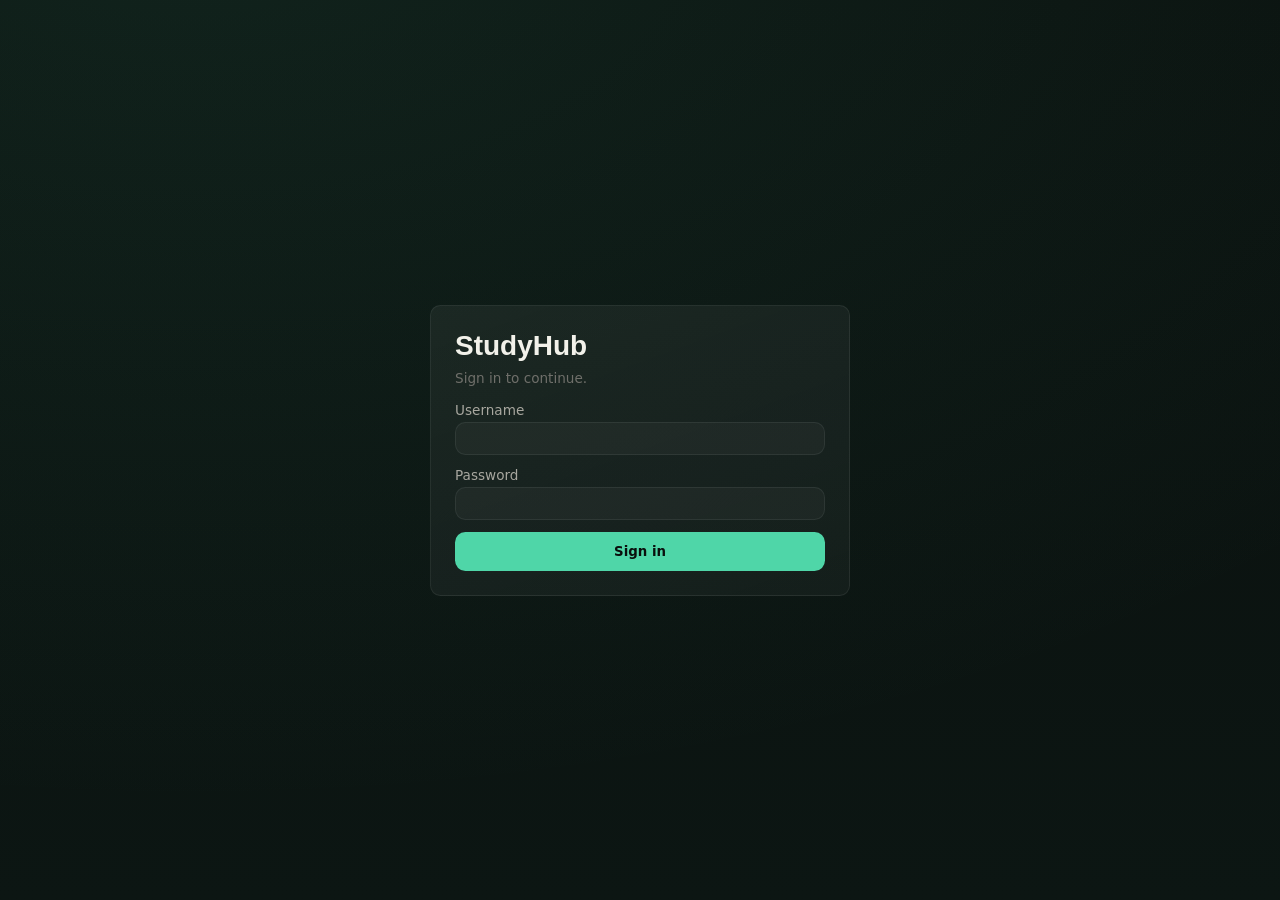
==== commit 0a437458: "Login for RBAC student and admin. student Student@123 admin Admin@123. Other tweaks" ====
--- a/index.html
+++ b/index.html
@@ -27,9 +27,9 @@
     </script>
   </head>
   <body>
-    <header class="app-header">
+    <header class="app-header" data-view="student admin">
       <p id="app-message" role="status" aria-live="polite" hidden></p>
-      <form id="search-form" role="search">
+      <form id="search-form" role="search" data-view="student">
         <label class="sr-only" for="global-search">Search tasks</label>
         <input
           id="global-search"
@@ -40,38 +40,46 @@
         />
       </form>
 
-      <button type="button" id="focus-toggle" aria-pressed="false">
+      <button type="button" id="focus-toggle" aria-pressed="false" data-view="student">
         Focus mode
       </button>
+
+      <div id="user-menu" class="user-menu" data-view="student admin">
+        <span id="user-label"></span>
+        <span id="user-role" class="status-pill status-todo"></span>
+        <button type="button" id="logout-btn">Sign out</button>
+      </div>
     </header>
 
-    <nav class="primary-nav" aria-label="Primary">
+    <nav class="primary-nav" aria-label="Primary" data-view="student admin">
       <ul>
-        <li>
-          <a
-            href="#dashboard"
-            aria-current="page"
-            >Dashboard</a
-          >
+        <li data-view="admin"><a href="#admin-dashboard">Dashboard</a></li>
+        <li data-view="student">
+          <a href="#dashboard" aria-current="page">Dashboard</a>
         </li>
-        <li><a href="#tasks">Tasks</a></li>
-        <li>
-          <a href="#schedules">Schedules</a>
-        </li>
-        <li><a href="#notes">Notes</a></li>
-        <li>
-          <a href="#expenses">Expenses</a>
-        </li>
-        <li><a href="#focus">Focus</a></li>
-        <li><a href="#metrics">Metrics</a></li>
-        <li>
-          <a href="#settings">Settings</a>
-        </li>
+        <li data-view="student"><a href="#tasks">Tasks</a></li>
+        <li data-view="student"><a href="#schedules">Schedules</a></li>
+        <li data-view="student"><a href="#notes">Notes</a></li>
+        <li data-view="student"><a href="#expenses">Expenses</a></li>
+        <li data-view="student"><a href="#focus">Focus</a></li>
+        <li data-view="student"><a href="#metrics">Metrics</a></li>
+        <li data-view="student"><a href="#settings">Settings</a></li>
       </ul>
     </nav>
 
-    <main id="app">
-      <section id="dashboard" aria-labelledby="dashboard-title">
+    <main id="app" data-view="student admin">
+      <section id="admin-dashboard" data-view="admin" aria-labelledby="admin-dashboard-title" hidden>
+        <h2 id="admin-dashboard-title">Admin dashboard</h2>
+        <div class="content-card">
+          <h3>Welcome, <span id="admin-name">Admin</span></h3>
+          <p class="section-note">
+            This is the admin workspace. Student sections are not available to
+            this role. The new dashboard will be built here.
+          </p>
+        </div>
+      </section>
+
+      <section id="dashboard" data-view="student" aria-labelledby="dashboard-title">
         <h2 id="dashboard-title">Dashboard</h2>
 
         <!-- Unit 3 summary values are rendered from JavaScript state. -->
@@ -98,6 +106,57 @@
         <section id="dash-focus" class="dashboard-metric">
           <h3>Estimated study time</h3>
           <strong id="summary-study-time">0.0 hours</strong>
+        </section>
+
+        <!-- UNIT 9: Live derived metrics, rendered by renderMetrics() in app.js -->
+        <section id="system-metrics" class="content-card dashboard-wide" aria-labelledby="system-metrics-title">
+          <h3 id="system-metrics-title">Unit 9: Live Derived Metrics & Analytics</h3>
+          <p class="section-note">Computed dynamically from current JavaScript task records without third-party chart libraries.</p>
+        
+          <div class="dashboard-grid metrics-kpi-grid">
+            <article class="metric-card">
+              <h4>Completion Rate</h4>
+              <strong id="metric-completion-rate">0%</strong>
+              <small>Done vs Total Tasks</small>
+            </article>
+            <article class="metric-card">
+              <h4>Average Study Time</h4>
+              <strong id="metric-avg-time">0 min</strong>
+              <small>Per active/pending task</small>
+            </article>
+            <article class="metric-card">
+              <h4>Overdue Rate</h4>
+              <strong id="metric-overdue-rate">0%</strong>
+              <small>Past due pending items</small>
+            </article>
+            <article class="metric-card">
+              <h4>In Progress</h4>
+              <strong id="metric-in-progress-count">0</strong>
+              <small>Tasks being worked on now</small>
+            </article>
+          </div>
+
+          <div class="visual-breakdown-container">
+            <h4>Status Distribution</h4>
+            <div id="status-distribution-bars" class="distribution-bars"></div>
+
+            <h4 style="margin-top: var(--space-4);">Priority Distribution</h4>
+            <div id="priority-distribution-bars" class="distribution-bars"></div>
+          </div>
+
+          <div class="table-wrapper" style="margin-top: var(--space-4);">
+            <table>
+              <caption>Unit 9 Dashboard Verification Table</caption>
+              <thead>
+                <tr>
+                  <th>Metric Name</th>
+                  <th>Derivation Formula</th>
+                  <th>Program Calculated</th>
+                </tr>
+              </thead>
+              <tbody id="metric-verification-body"></tbody>
+            </table>
+          </div>
         </section>
 
         <!-- The leader's task form is retained as the ONE authoritative task form. -->
@@ -163,7 +222,7 @@
         </form>
       </section>
 
-      <section id="tasks" aria-labelledby="tasks-title" hidden>
+      <section id="tasks" data-view="student" aria-labelledby="tasks-title" hidden>
         <h2 id="tasks-title">Tasks</h2>
         <p id="workflow-message" role="status" aria-live="polite" hidden></p>
 
@@ -263,7 +322,7 @@
         </aside>
       </section>
 
-      <section id="schedules" aria-labelledby="schedules-title" hidden>
+      <section id="schedules" data-view="student" aria-labelledby="schedules-title" hidden>
         <h2 id="schedules-title">Schedules</h2>
 
         <div class="content-card">
@@ -355,7 +414,7 @@
         </div>
       </section>
 
-      <section id="notes" aria-labelledby="notes-title" hidden>
+      <section id="notes" data-view="student" aria-labelledby="notes-title" hidden>
         <h2 id="notes-title">Notes</h2>
 
         <div class="content-card">
@@ -409,7 +468,7 @@
         </div>
       </section>
 
-      <section id="expenses" aria-labelledby="expenses-title" hidden>
+      <section id="expenses" data-view="student" aria-labelledby="expenses-title" hidden>
         <h2 id="expenses-title">Expenses</h2>
 
         <div class="content-card">
@@ -499,7 +558,7 @@
         </div>
       </section>
 
-      <section id="focus" aria-labelledby="focus-title" hidden>
+      <section id="focus" data-view="student" aria-labelledby="focus-title" hidden>
         <h2 id="focus-title">Focus</h2>
         <div class="content-card focus-panel">
           <p>
@@ -508,7 +567,7 @@
         </div>
       </section>
 
-      <section id="settings" aria-labelledby="settings-title" hidden>
+      <section id="settings" data-view="student" aria-labelledby="settings-title" hidden>
         <h2 id="settings-title">Settings</h2>
 
         <section id="appearance-settings" class="content-card" aria-labelledby="appearance-title">
@@ -584,60 +643,10 @@
       </section>
 
       <!-- ========================================== -->
-      <!-- UNIT 9 & 10: Metrics page                  -->
+      <!-- UNIT 10: Metrics page                       -->
       <!-- ========================================== -->
-      <section id="metrics" aria-labelledby="metrics-title" hidden>
+      <section id="metrics" data-view="student" aria-labelledby="metrics-title" hidden>
         <h2 id="metrics-title">Metrics</h2>
-
-      <section id="system-metrics" class="content-card" aria-labelledby="system-metrics-title">
-        <h3 id="system-metrics-title">Unit 9: Live Derived Metrics & Analytics</h3>
-        <p class="section-note">Computed dynamically from current JavaScript task records without third-party chart libraries.</p>
-        
-        <div class="dashboard-grid metrics-kpi-grid">
-          <article class="metric-card">
-            <h4>Completion Rate</h4>
-            <strong id="metric-completion-rate">0%</strong>
-            <small>Done vs Total Tasks</small>
-          </article>
-          <article class="metric-card">
-            <h4>Average Study Time</h4>
-            <strong id="metric-avg-time">0 min</strong>
-            <small>Per active/pending task</small>
-          </article>
-          <article class="metric-card">
-            <h4>Overdue Rate</h4>
-            <strong id="metric-overdue-rate">0%</strong>
-            <small>Past due pending items</small>
-          </article>
-          <article class="metric-card">
-            <h4>In Progress</h4>
-            <strong id="metric-in-progress-count">0</strong>
-            <small>Tasks being worked on now</small>
-          </article>
-        </div>
-
-        <div class="visual-breakdown-container">
-          <h4>Status Distribution</h4>
-          <div id="status-distribution-bars" class="distribution-bars"></div>
-
-          <h4 style="margin-top: var(--space-4);">Priority Distribution</h4>
-          <div id="priority-distribution-bars" class="distribution-bars"></div>
-        </div>
-
-        <div class="table-wrapper" style="margin-top: var(--space-4);">
-          <table>
-            <caption>Unit 9 Dashboard Verification Table</caption>
-            <thead>
-              <tr>
-                <th>Metric Name</th>
-                <th>Derivation Formula</th>
-                <th>Program Calculated</th>
-              </tr>
-            </thead>
-            <tbody id="metric-verification-body"></tbody>
-          </table>
-        </div>
-      </section>
 
       <!-- ========================================== -->
       <!-- UNIT 10: Integrated QA Verification Suite  -->
@@ -670,7 +679,44 @@
       </section>
     </main>
 
-    <footer>Front-end prototype</footer>
+    <footer data-view="student admin">Front-end prototype</footer>
+
+    <!-- Shown only when nobody is signed in. -->
+    <main id="login-view" data-view="guest" aria-labelledby="login-title">
+      <section class="content-card login-card">
+        <h1 id="login-title" class="login-brand">StudyHub</h1>
+        <p class="section-note">Sign in to continue.</p>
+        <div id="login-error" role="alert" hidden></div>
+
+        <form id="login-form" novalidate>
+          <div>
+            <label for="login-username">Username</label>
+            <input
+              type="text"
+              id="login-username"
+              name="username"
+              autocomplete="username"
+              autocapitalize="none"
+              spellcheck="false"
+              required
+            />
+          </div>
+
+          <div>
+            <label for="login-password">Password</label>
+            <input
+              type="password"
+              id="login-password"
+              name="password"
+              autocomplete="current-password"
+              required
+            />
+          </div>
+
+          <button type="submit" id="login-submit">Sign in</button>
+        </form>
+      </section>
+    </main>
     <script src="app.js" defer></script>
   </body>
 </html>
--- a/style.css
+++ b/style.css
@@ -980,3 +980,77 @@
 :root[data-theme="light"] #expense-table-body .btn-danger {
   background: rgba(192, 38, 38, 0.08);
 }
+
+/* ==========================================
+   LOGIN + USER MENU
+   ========================================== */
+
+/* Hide the page until app.js has applied the role view (no flash of the wrong UI). */
+html:not([data-ready]) body > :not(script) {
+  visibility: hidden;
+}
+
+body.logged-out {
+  display: flex;
+  align-items: center;
+  justify-content: center;
+  padding: var(--space-4);
+}
+
+#login-view {
+  width: min(100%, 420px);
+}
+
+.login-card {
+  margin-bottom: 0;
+  padding: var(--space-5);
+}
+
+.login-brand {
+  font-size: var(--heading-size);
+  margin-bottom: var(--space-1);
+}
+
+#login-error {
+  margin-top: var(--space-3);
+  margin-bottom: 0;
+}
+
+#login-form {
+  flex-direction: column;
+  margin: var(--space-4) 0 0;
+}
+
+#login-form > div,
+#login-form input {
+  width: 100%;
+}
+
+#login-form button[type="submit"] {
+  padding: var(--space-3);
+}
+
+.user-menu {
+  display: flex;
+  align-items: center;
+  gap: var(--space-3);
+}
+
+#user-label {
+  color: var(--secondary);
+  font-size: 0.9rem;
+}
+
+#logout-btn {
+  font-family: inherit;
+  border-radius: var(--radius);
+  border: 1px solid var(--border);
+  background: var(--card);
+  color: var(--primary);
+  padding: var(--space-2) var(--space-3);
+}
+
+/* Unit 9 metrics now live inside the dashboard grid, which supplies its own gap. */
+#dashboard > #system-metrics {
+  margin-bottom: 0;
+}
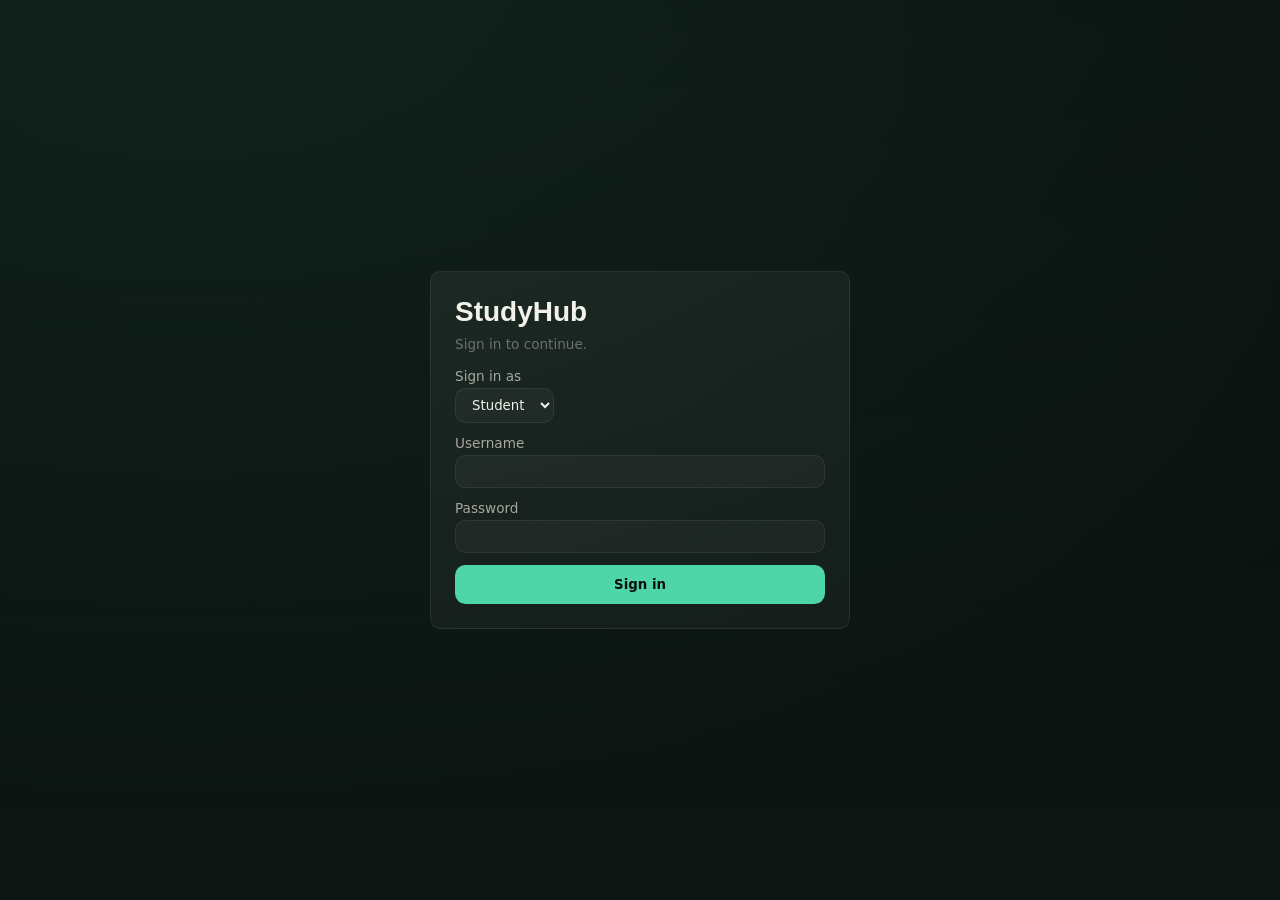
==== commit b3ad755e: "Alot" ====
--- a/index.html
+++ b/index.html
@@ -27,7 +27,7 @@
     </script>
   </head>
   <body>
-    <header class="app-header" data-view="student admin">
+    <header class="app-header" data-view="student teacher admin">
       <p id="app-message" role="status" aria-live="polite" hidden></p>
       <form id="search-form" role="search" data-view="student">
         <label class="sr-only" for="global-search">Search tasks</label>
@@ -40,20 +40,30 @@
         />
       </form>
 
-      <button type="button" id="focus-toggle" aria-pressed="false" data-view="student">
+      <button
+        type="button"
+        id="focus-toggle"
+        aria-pressed="false"
+        data-view="student"
+      >
         Focus mode
       </button>
 
-      <div id="user-menu" class="user-menu" data-view="student admin">
+      <div id="user-menu" class="user-menu" data-view="student teacher admin">
         <span id="user-label"></span>
         <span id="user-role" class="status-pill status-todo"></span>
         <button type="button" id="logout-btn">Sign out</button>
       </div>
     </header>
 
-    <nav class="primary-nav" aria-label="Primary" data-view="student admin">
+    <nav
+      class="primary-nav"
+      aria-label="Primary"
+      data-view="student teacher admin"
+    >
       <ul>
         <li data-view="admin"><a href="#admin-dashboard">Dashboard</a></li>
+        <li data-view="teacher"><a href="#teacher-dashboard">Dashboard</a></li>
         <li data-view="student">
           <a href="#dashboard" aria-current="page">Dashboard</a>
         </li>
@@ -61,14 +71,18 @@
         <li data-view="student"><a href="#schedules">Schedules</a></li>
         <li data-view="student"><a href="#notes">Notes</a></li>
         <li data-view="student"><a href="#expenses">Expenses</a></li>
-        <li data-view="student"><a href="#focus">Focus</a></li>
         <li data-view="student"><a href="#metrics">Metrics</a></li>
         <li data-view="student"><a href="#settings">Settings</a></li>
       </ul>
     </nav>
 
-    <main id="app" data-view="student admin">
-      <section id="admin-dashboard" data-view="admin" aria-labelledby="admin-dashboard-title" hidden>
+    <main id="app" data-view="student teacher admin">
+      <section
+        id="admin-dashboard"
+        data-view="admin"
+        aria-labelledby="admin-dashboard-title"
+        hidden
+      >
         <h2 id="admin-dashboard-title">Admin dashboard</h2>
         <div class="content-card">
           <h3>Welcome, <span id="admin-name">Admin</span></h3>
@@ -79,7 +93,24 @@
         </div>
       </section>
 
-      <section id="dashboard" data-view="student" aria-labelledby="dashboard-title">
+      <section
+        id="teacher-dashboard"
+        data-view="teacher"
+        aria-labelledby="teacher-dashboard-title"
+        hidden
+      >
+        <h2 id="teacher-dashboard-title">Teacher Dashboard</h2>
+        <div class="content-card">
+          <h3>Welcome, Teacher!</h3>
+          <p>Manage academic activities and monitor student progress.</p>
+        </div>
+      </section>
+
+      <section
+        id="dashboard"
+        data-view="student"
+        aria-labelledby="dashboard-title"
+      >
         <h2 id="dashboard-title">Dashboard</h2>
 
         <!-- Unit 3 summary values are rendered from JavaScript state. -->
@@ -89,7 +120,7 @@
         </section>
 
         <section id="dash-tomorrow" class="dashboard-metric">
-          <h3>Done</h3>
+          <h3>Finished</h3>
           <strong id="summary-completed">0</strong>
         </section>
 
@@ -109,27 +140,49 @@
         </section>
 
         <!-- UNIT 9: Live derived metrics, rendered by renderMetrics() in app.js -->
-        <section id="system-metrics" class="content-card dashboard-wide" aria-labelledby="system-metrics-title">
-          <h3 id="system-metrics-title">Unit 9: Live Derived Metrics & Analytics</h3>
-          <p class="section-note">Computed dynamically from current JavaScript task records without third-party chart libraries.</p>
-        
+        <section
+          id="system-metrics"
+          class="content-card dashboard-wide"
+          aria-labelledby="system-metrics-title"
+        >
+          <div class="metrics-header">
+            <div>
+              <h3 id="system-metrics-title">
+                Unit 9: Live Derived Metrics & Analytics
+              </h3>
+              <p class="section-note">
+                Computed dynamically from current JavaScript task records
+                without third-party chart libraries.
+              </p>
+            </div>
+            <span class="live-badge"
+              ><span class="live-dot" aria-hidden="true"></span>Live</span
+            >
+          </div>
+
           <div class="dashboard-grid metrics-kpi-grid">
-            <article class="metric-card">
+            <article class="metric-card" data-tone="success">
               <h4>Completion Rate</h4>
               <strong id="metric-completion-rate">0%</strong>
-              <small>Done vs Total Tasks</small>
+              <div class="metric-meter" aria-hidden="true">
+                <span id="metric-completion-meter"></span>
+              </div>
+              <small>Finished vs total tasks</small>
             </article>
-            <article class="metric-card">
+            <article class="metric-card" data-tone="info">
               <h4>Average Study Time</h4>
               <strong id="metric-avg-time">0 min</strong>
               <small>Per active/pending task</small>
             </article>
-            <article class="metric-card">
+            <article class="metric-card" data-tone="danger">
               <h4>Overdue Rate</h4>
               <strong id="metric-overdue-rate">0%</strong>
+              <div class="metric-meter" aria-hidden="true">
+                <span id="metric-overdue-meter"></span>
+              </div>
               <small>Past due pending items</small>
             </article>
-            <article class="metric-card">
+            <article class="metric-card" data-tone="warning">
               <h4>In Progress</h4>
               <strong id="metric-in-progress-count">0</strong>
               <small>Tasks being worked on now</small>
@@ -137,26 +190,41 @@
           </div>
 
           <div class="visual-breakdown-container">
-            <h4>Status Distribution</h4>
-            <div id="status-distribution-bars" class="distribution-bars"></div>
-
-            <h4 style="margin-top: var(--space-4);">Priority Distribution</h4>
-            <div id="priority-distribution-bars" class="distribution-bars"></div>
-          </div>
-
-          <div class="table-wrapper" style="margin-top: var(--space-4);">
-            <table>
-              <caption>Unit 9 Dashboard Verification Table</caption>
-              <thead>
-                <tr>
-                  <th>Metric Name</th>
-                  <th>Derivation Formula</th>
-                  <th>Program Calculated</th>
-                </tr>
-              </thead>
-              <tbody id="metric-verification-body"></tbody>
-            </table>
-          </div>
+            <div class="breakdown-panel">
+              <h4>Status Distribution</h4>
+              <div
+                id="status-distribution-bars"
+                class="distribution-bars"
+              ></div>
+            </div>
+
+            <div class="breakdown-panel">
+              <h4>Priority Distribution</h4>
+              <div
+                id="priority-distribution-bars"
+                class="distribution-bars"
+              ></div>
+            </div>
+          </div>
+
+          <details class="metrics-formulas">
+            <summary>How these numbers are calculated</summary>
+            <div class="table-wrapper">
+              <table>
+                <caption>
+                  Unit 9 Dashboard Verification Table
+                </caption>
+                <thead>
+                  <tr>
+                    <th>Metric Name</th>
+                    <th>Derivation Formula</th>
+                    <th>Program Calculated</th>
+                  </tr>
+                </thead>
+                <tbody id="metric-verification-body"></tbody>
+              </table>
+            </div>
+          </details>
         </section>
 
         <!-- The leader's task form is retained as the ONE authoritative task form. -->
@@ -170,10 +238,20 @@
         <form
           id="task-form"
           class="dashboard-wide"
+          aria-labelledby="task-form-title"
           novalidate
         >
-          <div>
-            <label for="task-title">Task title</label>
+          <div class="form-head">
+            <h3 id="task-form-title">Add a task</h3>
+            <p class="form-hint">
+              <span class="req" aria-hidden="true">*</span> Required
+            </p>
+          </div>
+
+          <div class="field-title">
+            <label for="task-title"
+              >Task title <span class="req" aria-hidden="true">*</span></label
+            >
             <input
               type="text"
               id="task-title"
@@ -183,22 +261,10 @@
             />
           </div>
 
-          <div>
-            <label for="task-due">Due date</label>
-            <input type="date" id="task-due" name="dueDate" />
-          </div>
-
-          <div>
-            <label for="task-priority">Priority</label>
-            <select id="task-priority" name="priority">
-              <option value="Low">Low</option>
-              <option value="Medium" selected>Medium</option>
-              <option value="High">High</option>
-            </select>
-          </div>
-
-          <div>
-            <label for="task-subject">Subject</label>
+          <div class="field-subject">
+            <label for="task-subject"
+              >Subject <span class="req" aria-hidden="true">*</span></label
+            >
             <input
               type="text"
               id="task-subject"
@@ -208,7 +274,23 @@
             />
           </div>
 
-          <div>
+          <div class="field-due">
+            <label for="task-due"
+              >Due date <span class="req" aria-hidden="true">*</span></label
+            >
+            <input type="date" id="task-due" name="dueDate" required />
+          </div>
+
+          <div class="field-priority">
+            <label for="task-priority">Priority</label>
+            <select id="task-priority" name="priority">
+              <option value="Low">Low</option>
+              <option value="Medium" selected>Medium</option>
+              <option value="High">High</option>
+            </select>
+          </div>
+
+          <div class="field-notes">
             <label for="task-notes">Notes</label>
             <input
               type="text"
@@ -222,7 +304,12 @@
         </form>
       </section>
 
-      <section id="tasks" data-view="student" aria-labelledby="tasks-title" hidden>
+      <section
+        id="tasks"
+        data-view="student"
+        aria-labelledby="tasks-title"
+        hidden
+      >
         <h2 id="tasks-title">Tasks</h2>
         <p id="workflow-message" role="status" aria-live="polite" hidden></p>
 
@@ -236,6 +323,7 @@
                 <option value="ALL">All</option>
                 <option value="To do">To do</option>
                 <option value="In progress">In progress</option>
+                <option value="In review">In review</option>
                 <option value="Done">Done</option>
               </select>
             </div>
@@ -281,8 +369,21 @@
         </section>
 
         <section id="task-list" aria-labelledby="task-list-title">
-          <h3 id="task-list-title">Task list</h3>
-          <p id="task-result-count" aria-live="polite"></p>
+          <div class="list-header">
+            <div>
+              <h3 id="task-list-title">Task list</h3>
+              <p id="task-result-count" aria-live="polite"></p>
+            </div>
+
+            <button
+              type="button"
+              id="open-archives"
+              aria-haspopup="dialog"
+              aria-controls="archives-dialog"
+            >
+              Archives (0)
+            </button>
+          </div>
 
           <div class="table-wrapper">
             <table>
@@ -320,9 +421,53 @@
           <h3 id="task-details-title">Task details</h3>
           <p>Select a task to inspect its full record.</p>
         </aside>
-      </section>
-
-      <section id="schedules" data-view="student" aria-labelledby="schedules-title" hidden>
+
+        <dialog id="archives-dialog" aria-labelledby="archives-title">
+          <div class="dialog-body">
+            <div class="dialog-header">
+              <h3 id="archives-title">Archives</h3>
+              <button type="button" id="close-archives">Close</button>
+            </div>
+
+            <p class="section-note">
+              Tasks that finished the whole workflow. Archiving a Done task
+              moves it here, and archived tasks can't be changed.
+            </p>
+
+            <p id="archive-empty-state">
+              No archived tasks yet. Finish a task, then use Archive to file it
+              here.
+            </p>
+
+            <div id="archive-table-wrapper" class="table-wrapper" hidden>
+              <table>
+                <caption>
+                  Archived tasks
+                </caption>
+                <thead>
+                  <tr>
+                    <th>ID</th>
+                    <th>Task</th>
+                    <th>Subject</th>
+                    <th>Due</th>
+                    <th>Priority</th>
+                    <th>Archived on</th>
+                    <th>History</th>
+                  </tr>
+                </thead>
+                <tbody id="archive-table-body"></tbody>
+              </table>
+            </div>
+          </div>
+        </dialog>
+      </section>
+
+      <section
+        id="schedules"
+        data-view="student"
+        aria-labelledby="schedules-title"
+        hidden
+      >
         <h2 id="schedules-title">Schedules</h2>
 
         <div class="content-card">
@@ -347,7 +492,12 @@
 
             <div>
               <label for="schedule-start">Start time</label>
-              <input type="time" id="schedule-start" name="startTime" required />
+              <input
+                type="time"
+                id="schedule-start"
+                name="startTime"
+                required
+              />
             </div>
 
             <div>
@@ -387,7 +537,9 @@
             </div>
 
             <button type="submit" id="schedule-submit">Add class</button>
-            <button type="button" id="schedule-cancel" hidden>Cancel edit</button>
+            <button type="button" id="schedule-cancel" hidden>
+              Cancel edit
+            </button>
           </form>
         </div>
 
@@ -414,7 +566,12 @@
         </div>
       </section>
 
-      <section id="notes" data-view="student" aria-labelledby="notes-title" hidden>
+      <section
+        id="notes"
+        data-view="student"
+        aria-labelledby="notes-title"
+        hidden
+      >
         <h2 id="notes-title">Notes</h2>
 
         <div class="content-card">
@@ -468,7 +625,12 @@
         </div>
       </section>
 
-      <section id="expenses" data-view="student" aria-labelledby="expenses-title" hidden>
+      <section
+        id="expenses"
+        data-view="student"
+        aria-labelledby="expenses-title"
+        hidden
+      >
         <h2 id="expenses-title">Expenses</h2>
 
         <div class="content-card">
@@ -525,7 +687,9 @@
             </div>
 
             <button type="submit" id="expense-submit">Add expense</button>
-            <button type="button" id="expense-cancel" hidden>Cancel edit</button>
+            <button type="button" id="expense-cancel" hidden>
+              Cancel edit
+            </button>
           </form>
         </div>
 
@@ -558,7 +722,12 @@
         </div>
       </section>
 
-      <section id="focus" data-view="student" aria-labelledby="focus-title" hidden>
+      <section
+        id="focus"
+        data-view="student"
+        aria-labelledby="focus-title"
+        hidden
+      >
         <h2 id="focus-title">Focus</h2>
         <div class="content-card focus-panel">
           <p>
@@ -567,12 +736,23 @@
         </div>
       </section>
 
-      <section id="settings" data-view="student" aria-labelledby="settings-title" hidden>
+      <section
+        id="settings"
+        data-view="student"
+        aria-labelledby="settings-title"
+        hidden
+      >
         <h2 id="settings-title">Settings</h2>
 
-        <section id="appearance-settings" class="content-card" aria-labelledby="appearance-title">
+        <section
+          id="appearance-settings"
+          class="content-card"
+          aria-labelledby="appearance-title"
+        >
           <h3 id="appearance-title">Appearance</h3>
-          <p class="section-note">Choose how StudyHub looks. Your choice is remembered on this device.</p>
+          <p class="section-note">
+            Choose how StudyHub looks. Your choice is remembered on this device.
+          </p>
 
           <fieldset class="theme-options">
             <legend class="sr-only">Color theme</legend>
@@ -588,7 +768,12 @@
             </label>
 
             <label class="theme-option" for="theme-system">
-              <input type="radio" id="theme-system" name="theme" value="system" />
+              <input
+                type="radio"
+                id="theme-system"
+                name="theme"
+                value="system"
+              />
               Match my device
             </label>
           </fieldset>
@@ -597,89 +782,137 @@
         <!-- ========================================== -->
         <!-- UNIT 8: Data Management                  -->
         <!-- ========================================== -->
-        <section id="system-data" class="content-card" aria-labelledby="system-data-title">
-        <h3 id="system-data-title">Unit 8: Persistence, Backup, & Audit Trail</h3>
-        <p class="section-note">Survives page refresh via versioned localStorage schema, provides safe imports, and records state mutations.</p>
-        
-        <div id="storage-status-message" role="status" aria-live="polite" hidden></div>
-
-        <div class="persistence-controls">
-          <button type="button" id="btn-export-json">Export JSON</button>
-          
-          <label for="import-json-file" class="button-file-label">Select JSON to Import</label>
-          <input type="file" id="import-json-file" accept=".json" class="sr-only" />
-
-          <button type="button" id="btn-reset-data" class="btn-danger">Reset to Defaults</button>
-        </div>
-
-        <div id="import-preview-box" class="sub-card" hidden>
-          <h4>Import Payload Preview</h4>
-          <p id="import-preview-text"></p>
-          <div class="task-actions">
-            <button type="button" id="btn-confirm-import">Confirm & Replace</button>
-            <button type="button" id="btn-cancel-import">Cancel</button>
-          </div>
-        </div>
-
-        <div class="audit-trail-container">
-          <h4>System Audit Trail</h4>
-          <div class="table-wrapper">
-            <table>
-              <caption>Recent system actions (Unit 8)</caption>
-              <thead>
-                <tr>
-                  <th>Timestamp</th>
-                  <th>Actor</th>
-                  <th>Action</th>
-                  <th>Target</th>
-                  <th>Details</th>
-                </tr>
-              </thead>
-              <tbody id="audit-log-body"></tbody>
-            </table>
-          </div>
-        </div>
+        <section
+          id="system-data"
+          class="content-card"
+          aria-labelledby="system-data-title"
+        >
+          <h3 id="system-data-title">
+            Unit 8: Persistence, Backup, & Audit Trail
+          </h3>
+          <p class="section-note">
+            Survives page refresh via versioned localStorage schema, provides
+            safe imports, and records state mutations.
+          </p>
+
+          <div
+            id="storage-status-message"
+            role="status"
+            aria-live="polite"
+            hidden
+          ></div>
+
+          <div class="persistence-controls">
+            <button type="button" id="btn-export-json">Export JSON</button>
+
+            <label for="import-json-file" class="button-file-label"
+              >Select JSON to Import</label
+            >
+            <input
+              type="file"
+              id="import-json-file"
+              accept=".json"
+              class="sr-only"
+            />
+
+            <button type="button" id="btn-reset-data" class="btn-danger">
+              Reset to Defaults
+            </button>
+          </div>
+
+          <div id="import-preview-box" class="sub-card" hidden>
+            <h4>Import Payload Preview</h4>
+            <p id="import-preview-text"></p>
+            <div class="task-actions">
+              <button type="button" id="btn-confirm-import">
+                Confirm & Replace
+              </button>
+              <button type="button" id="btn-cancel-import">Cancel</button>
+            </div>
+          </div>
+
+          <div class="audit-trail-container">
+            <h4>System Audit Trail</h4>
+            <div class="table-wrapper">
+              <table>
+                <caption>
+                  Recent system actions (Unit 8)
+                </caption>
+                <thead>
+                  <tr>
+                    <th>Timestamp</th>
+                    <th>Actor</th>
+                    <th>Action</th>
+                    <th>Target</th>
+                    <th>Details</th>
+                  </tr>
+                </thead>
+                <tbody id="audit-log-body"></tbody>
+              </table>
+            </div>
+          </div>
         </section>
       </section>
 
       <!-- ========================================== -->
       <!-- UNIT 10: Metrics page                       -->
       <!-- ========================================== -->
-      <section id="metrics" data-view="student" aria-labelledby="metrics-title" hidden>
+      <section
+        id="metrics"
+        data-view="student"
+        aria-labelledby="metrics-title"
+        hidden
+      >
         <h2 id="metrics-title">Metrics</h2>
 
-      <!-- ========================================== -->
-      <!-- UNIT 10: Integrated QA Verification Suite  -->
-      <!-- ========================================== -->
-      <section id="qa-suite" class="content-card" aria-labelledby="qa-suite-title">
-        <h3 id="qa-suite-title">Unit 10: Integrated Front-End Quality Assurance</h3>
-        <p class="section-note">Automated stress tests covering storage failure recovery, illegal workflow transitions, and resilience.</p>
-        
-        <div class="qa-score-card">
-          <p><strong>Weighted Quality Score:</strong> <span id="qa-quality-score">Calculating...</span></p>
-          <p><small>Formula: Q = 0.30F + 0.20R + 0.20A + 0.15V + 0.15C</small></p>
-        </div>
-
-        <div class="table-wrapper">
-          <table>
-            <caption>Automated Verification Results</caption>
-            <thead>
-              <tr>
-                <th>Test ID</th>
-                <th>Precondition</th>
-                <th>Action</th>
-                <th>Expected Result</th>
-                <th>Result</th>
-              </tr>
-            </thead>
-            <tbody id="qa-test-results-body"></tbody>
-          </table>
-        </div>
-      </section>
+        <!-- ========================================== -->
+        <!-- UNIT 10: Integrated QA Verification Suite  -->
+        <!-- ========================================== -->
+        <section
+          id="qa-suite"
+          class="content-card"
+          aria-labelledby="qa-suite-title"
+        >
+          <h3 id="qa-suite-title">
+            Unit 10: Integrated Front-End Quality Assurance
+          </h3>
+          <p class="section-note">
+            Automated stress tests covering storage failure recovery, illegal
+            workflow transitions, and resilience.
+          </p>
+
+          <div class="qa-score-card">
+            <p>
+              <strong>Weighted Quality Score:</strong>
+              <span id="qa-quality-score">Calculating...</span>
+            </p>
+            <p>
+              <small>Formula: Q = 0.30F + 0.20R + 0.20A + 0.15V + 0.15C</small>
+            </p>
+          </div>
+
+          <div class="table-wrapper">
+            <table>
+              <caption>
+                Automated Verification Results
+              </caption>
+              <thead>
+                <tr>
+                  <th>Test ID</th>
+                  <th>Precondition</th>
+                  <th>Action</th>
+                  <th>Expected Result</th>
+                  <th>Result</th>
+                </tr>
+              </thead>
+              <tbody id="qa-test-results-body"></tbody>
+            </table>
+          </div>
+        </section>
       </section>
     </main>
 
-    <footer data-view="student admin">Front-end prototype</footer>
+    <footer data-view="student teacher admin">Front-end prototype</footer>
 
     <!-- Shown only when nobody is signed in. -->
     <main id="login-view" data-view="guest" aria-labelledby="login-title">
@@ -689,6 +922,14 @@
         <div id="login-error" role="alert" hidden></div>
 
         <form id="login-form" novalidate>
+          <div>
+            <label for="login-role">Sign in as</label>
+            <select id="login-role" name="role" required>
+              <option value="student">Student</option>
+              <option value="teacher">Teacher</option>
+            </select>
+          </div>
+
           <div>
             <label for="login-username">Username</label>
             <input
@@ -719,4 +960,4 @@
     </main>
     <script src="app.js" defer></script>
   </body>
-</html>+</html>
--- a/style.css
+++ b/style.css
@@ -732,10 +732,21 @@
   border-color: transparent;
 }
 
+.status-in-review {
+  color: var(--notes);
+  background: var(--notes-bg);
+  border-color: transparent;
+}
+
 .status-done {
   color: var(--success);
   background: var(--brand-dim);
   border-color: transparent;
+}
+
+.status-archived {
+  color: var(--muted);
+  background: var(--card);
 }
 
 .badge-overdue {
@@ -1054,3 +1065,645 @@
 #dashboard > #system-metrics {
   margin-bottom: 0;
 }
+
+/* Archives table: expandable status history per archived task. */
+.archive-history summary {
+  cursor: pointer;
+  color: var(--secondary);
+}
+
+.archive-history ol {
+  margin: var(--space-2) 0 0;
+  padding-left: 1.25rem;
+  overflow-wrap: anywhere;
+}
+
+/* Task list header: title and count on the left, Archives button on the right. */
+.list-header {
+  display: flex;
+  flex-wrap: wrap;
+  align-items: flex-start;
+  justify-content: space-between;
+  gap: var(--space-3);
+}
+
+/* Archives modal */
+#archives-dialog {
+  width: min(56rem, calc(100% - 2rem));
+  max-height: min(85vh, 44rem);
+  padding: 0;
+  border: 1px solid var(--border);
+  border-radius: var(--radius);
+  background: var(--page-b);
+  color: var(--primary);
+}
+
+#archives-dialog::backdrop {
+  background: rgba(0, 0, 0, 0.65);
+}
+
+#archives-dialog .dialog-body {
+  padding: var(--space-5);
+}
+
+#archives-dialog .dialog-header {
+  display: flex;
+  align-items: center;
+  justify-content: space-between;
+  gap: var(--space-3);
+  margin-bottom: var(--space-2);
+}
+
+#archives-dialog .dialog-header h3 {
+  margin: 0;
+}
+
+#archives-dialog button {
+  font-family: inherit;
+  border-radius: var(--radius);
+  border: 1px solid var(--border);
+  background: var(--card);
+  color: var(--primary);
+  padding: var(--space-2) var(--space-3);
+}
+
+/* ==========================================
+   UNIT 9 METRICS: REDESIGN
+   ========================================== */
+
+#system-metrics {
+  --tone: var(--brand);
+}
+
+#system-metrics [data-tone="success"] {
+  --tone: var(--success);
+}
+#system-metrics [data-tone="info"] {
+  --tone: var(--schedules);
+}
+#system-metrics [data-tone="danger"] {
+  --tone: var(--danger);
+}
+#system-metrics [data-tone="warning"] {
+  --tone: var(--tasks);
+}
+#system-metrics [data-tone="purple"] {
+  --tone: var(--notes);
+}
+#system-metrics [data-tone="neutral"] {
+  --tone: var(--secondary);
+}
+#system-metrics [data-tone="muted"] {
+  --tone: var(--muted);
+}
+
+.metrics-header {
+  display: flex;
+  justify-content: space-between;
+  align-items: flex-start;
+  gap: var(--space-3);
+  margin-bottom: var(--space-5);
+}
+
+.metrics-header h3 {
+  margin-bottom: var(--space-1);
+}
+
+.metrics-header .section-note {
+  margin-top: 0;
+}
+
+.live-badge {
+  display: inline-flex;
+  align-items: center;
+  gap: var(--space-2);
+  padding: 0.2rem 0.7rem;
+  border-radius: 999px;
+  border: 1px solid var(--border);
+  background: var(--brand-dim);
+  color: var(--brand);
+  font-size: 0.72rem;
+  font-weight: 700;
+  letter-spacing: 0.06em;
+  text-transform: uppercase;
+  white-space: nowrap;
+}
+
+.live-dot {
+  width: 0.5rem;
+  height: 0.5rem;
+  border-radius: 50%;
+  background: var(--brand);
+  animation: live-pulse 2s ease-in-out infinite;
+}
+
+@keyframes live-pulse {
+  0%,
+  100% {
+    box-shadow: 0 0 0 0 var(--brand);
+    opacity: 1;
+  }
+  60% {
+    box-shadow: 0 0 0 6px transparent;
+    opacity: 0.55;
+  }
+}
+
+@media (prefers-reduced-motion: reduce) {
+  .live-dot {
+    animation: none;
+  }
+}
+
+/* KPI cards */
+#system-metrics .metrics-kpi-grid {
+  grid-template-columns: repeat(auto-fit, minmax(200px, 1fr));
+  gap: var(--space-4);
+  margin-bottom: var(--space-5);
+}
+
+#system-metrics .metric-card {
+  position: relative;
+  display: flex;
+  flex-direction: column;
+  gap: var(--space-1);
+  padding: var(--space-4);
+  padding-top: calc(var(--space-4) + 3px);
+  overflow: hidden;
+  background: linear-gradient(160deg, var(--raisedcard), var(--card));
+}
+
+#system-metrics .metric-card::before {
+  content: "";
+  position: absolute;
+  inset: 0 0 auto 0;
+  height: 3px;
+  background: var(--tone);
+}
+
+#system-metrics .metric-card h4 {
+  margin: 0;
+  color: var(--muted);
+  font-size: 0.72rem;
+  font-weight: 700;
+  letter-spacing: 0.07em;
+  text-transform: uppercase;
+}
+
+#system-metrics .metric-card strong {
+  margin: 0;
+  font-family: "Syne", sans-serif;
+  font-size: clamp(1.9rem, 1.4rem + 1.5vw, 2.5rem);
+  line-height: 1.1;
+  color: var(--tone);
+}
+
+#system-metrics .metric-card small {
+  margin-top: auto;
+  padding-top: var(--space-1);
+  color: var(--muted);
+  font-size: 0.78rem;
+}
+
+.metric-meter {
+  height: 6px;
+  margin-block: var(--space-2) var(--space-1);
+  border: 1px solid var(--border);
+  border-radius: 999px;
+  background: var(--card);
+  overflow: hidden;
+}
+
+.metric-meter > span {
+  display: block;
+  width: 0;
+  height: 100%;
+  border-radius: 999px;
+  background: var(--tone);
+}
+
+/* Distribution panels */
+#system-metrics .visual-breakdown-container {
+  display: grid;
+  grid-template-columns: repeat(auto-fit, minmax(280px, 1fr));
+  gap: var(--space-4);
+}
+
+.breakdown-panel {
+  padding: var(--space-4);
+  border: 1px solid var(--border);
+  border-radius: var(--radius);
+  background: var(--card);
+}
+
+.breakdown-panel h4 {
+  margin-bottom: var(--space-3);
+  color: var(--muted);
+  font-size: 0.72rem;
+  font-weight: 700;
+  letter-spacing: 0.07em;
+  text-transform: uppercase;
+}
+
+#system-metrics .distribution-bars {
+  gap: var(--space-3);
+  margin-top: 0;
+}
+
+#system-metrics .bar-row {
+  grid-template-columns: minmax(72px, 100px) 1fr minmax(52px, auto);
+}
+
+#system-metrics .bar-track {
+  height: 12px;
+}
+
+#system-metrics .bar-fill {
+  background: var(--tone);
+}
+
+.bar-count {
+  text-align: right;
+  font-weight: 700;
+  font-variant-numeric: tabular-nums;
+}
+
+.bar-count small {
+  margin-left: 0.1rem;
+  color: var(--muted);
+  font-weight: 400;
+}
+
+/* Verification table, tucked into a disclosure so it doesn't crowd the cards */
+.metrics-formulas {
+  margin-top: var(--space-5);
+}
+
+.metrics-formulas summary {
+  width: fit-content;
+  padding: var(--space-2) 0;
+  color: var(--secondary);
+  font-weight: 600;
+  cursor: pointer;
+}
+
+.metrics-formulas summary:hover {
+  color: var(--primary);
+}
+
+.metrics-formulas .table-wrapper {
+  margin-top: var(--space-3);
+}
+
+@media (max-width: 768px) {
+  .metrics-header {
+    flex-direction: column;
+  }
+}
+/* ==========================================
+   ADD TASK FORM (dashboard)
+   ========================================== */
+
+#task-form {
+  display: grid;
+  grid-template-columns: repeat(12, minmax(0, 1fr));
+  gap: var(--space-4);
+  align-items: end;
+  margin-bottom: 0; /* the dashboard grid already supplies the gap */
+  padding: var(--space-5);
+  background: linear-gradient(160deg, var(--raisedcard), var(--card));
+  border: 1px solid var(--border);
+  border-left: 3px solid var(--brand);
+  border-radius: var(--radius);
+}
+
+#task-form .form-head {
+  grid-column: 1 / -1;
+  display: flex;
+  align-items: baseline;
+  justify-content: space-between;
+  gap: var(--space-3);
+}
+
+#task-form .form-head h3 {
+  margin: 0;
+}
+
+#task-form .form-hint {
+  margin: 0;
+  color: var(--muted);
+  font-size: 0.8rem;
+}
+
+#task-form .req {
+  color: var(--danger);
+}
+
+/* Row 1: title + subject. Row 2: due date + priority + notes. */
+#task-form > div:has([name="title"]) {
+  grid-column: span 7;
+  order: 1;
+}
+#task-form > div:has([name="subject"]) {
+  grid-column: span 5;
+  order: 2;
+}
+#task-form > div:has([name="dueDate"]) {
+  grid-column: span 4;
+  order: 3;
+}
+#task-form > div:has([name="priority"]) {
+  grid-column: span 3;
+  order: 4;
+}
+#task-form > div:has([name="notes"]) {
+  grid-column: span 5;
+  order: 5;
+}
+#task-form button[type="submit"] {
+  order: 6;
+}
+
+#task-form label {
+  margin-bottom: var(--space-2);
+  color: var(--secondary);
+  font-weight: 600;
+}
+
+#task-form input,
+#task-form select {
+  width: 100%;
+  padding: 0.65rem var(--space-3);
+}
+
+#task-form input::placeholder {
+  color: var(--muted);
+}
+
+#task-form input:focus-visible,
+#task-form select:focus-visible {
+  outline: 2px solid var(--brand);
+  outline-offset: 1px;
+  border-color: var(--brand);
+}
+
+/* Make the native date picker icon visible in each theme. */
+#task-form input[type="date"] {
+  color-scheme: dark;
+}
+
+:root[data-theme="light"] #task-form input[type="date"] {
+  color-scheme: light;
+}
+
+#task-form button[type="submit"] {
+  grid-column: 1 / -1;
+  justify-self: end;
+  padding: 0.7rem 1.75rem;
+  font-size: 0.95rem;
+  transition:
+    filter 0.15s ease,
+    transform 0.15s ease;
+}
+
+#task-form button[type="submit"]:hover {
+  filter: brightness(1.08);
+}
+
+#task-form button[type="submit"]:active {
+  transform: translateY(1px);
+}
+
+@media (prefers-reduced-motion: reduce) {
+  #task-form button[type="submit"] {
+    transition: none;
+  }
+}
+
+/* Narrow screens: one field per row, full-width button. */
+@media (max-width: 768px) {
+  #task-form {
+    padding: var(--space-4);
+  }
+
+  #task-form .field-title,
+  #task-form .field-subject,
+  #task-form .field-due,
+  #task-form .field-priority,
+  #task-form .field-notes {
+    grid-column: 1 / -1;
+  }
+
+  #task-form button[type="submit"] {
+    justify-self: stretch;
+  }
+}
+#task-form > div:has([name]) {
+  grid-column: 1 / -1;
+}
+/* ==========================================
+   LIGHT THEME v2
+   ========================================== */
+
+:root[data-theme="light"] {
+  color-scheme: light;
+
+  --canvas: #eef2f0; /* the page behind the cards */
+  --page-a: #ffffff; /* white: mobile nav + text on green buttons */
+  --page-b: #f4f7f5;
+
+  --card: #f4f7f5; /* sunken surfaces: inputs, tracks, inner panels */
+  --raisedcard: #ffffff;
+  --border: #d5ded9;
+  --border-soft: #e6ece9;
+
+  --primary: #0f1c17;
+  --secondary: #3d4c45;
+  --muted: #5e6d66;
+
+  --brand: #0a7556;
+  --brand-dim: #e0f4ec;
+
+  --tasks: #a45f00;
+  --tasks-bg: #fdefd2;
+  --schedules: #1b62ae;
+  --schedules-bg: #dfecf9;
+  --notes: #7339c0;
+  --notes-bg: #eee3fa;
+  --expenses: #bd2c57;
+  --expenses-bg: #fae2ea;
+  --focus: #0a7556;
+  --focus-bg: #e0f4ec;
+
+  --danger: #bf262c;
+  --success: #0c7a47;
+
+  --shadow-card:
+    0 1px 2px rgba(15, 28, 23, 0.06), 0 8px 24px -12px rgba(15, 28, 23, 0.16);
+}
+
+:root[data-theme="light"] body {
+  background: var(--canvas);
+}
+
+/* ---- Shell ---- */
+:root[data-theme="light"] .app-header,
+:root[data-theme="light"] .primary-nav {
+  background: var(--page-a);
+}
+
+:root[data-theme="light"] .primary-nav a {
+  font-weight: 500;
+}
+
+:root[data-theme="light"] .primary-nav a:hover {
+  background: var(--card);
+  color: var(--primary);
+}
+
+:root[data-theme="light"] .primary-nav a[aria-current="page"] {
+  background: var(--brand-dim);
+  color: var(--brand);
+  font-weight: 700;
+}
+
+@media (min-width: 1041px) {
+  :root[data-theme="light"] .primary-nav a[aria-current="page"] {
+    box-shadow: inset 3px 0 0 var(--brand);
+  }
+}
+
+@media (max-width: 768px) {
+  :root[data-theme="light"] .primary-nav {
+    box-shadow: 0 -6px 20px rgba(15, 28, 23, 0.08);
+  }
+}
+
+/* ---- Cards ---- */
+:root[data-theme="light"] .content-card,
+:root[data-theme="light"] #dashboard > section,
+:root[data-theme="light"] #task-form,
+:root[data-theme="light"] .login-card {
+  background: var(--raisedcard);
+  box-shadow: var(--shadow-card);
+}
+
+:root[data-theme="light"] #system-metrics .metric-card,
+:root[data-theme="light"] .breakdown-panel {
+  background: var(--card);
+  box-shadow: none;
+}
+
+:root[data-theme="light"] #system-metrics .bar-track,
+:root[data-theme="light"] #system-metrics .metric-meter {
+  background: #dde5e1;
+  border-color: transparent;
+}
+
+/* ---- Tables ---- */
+:root[data-theme="light"] .table-wrapper {
+  background: var(--raisedcard);
+  box-shadow: var(--shadow-card);
+}
+
+:root[data-theme="light"] .content-card .table-wrapper {
+  box-shadow: none;
+}
+
+:root[data-theme="light"] th,
+:root[data-theme="light"] td {
+  border-bottom-color: var(--border-soft);
+}
+
+:root[data-theme="light"] thead th {
+  background: var(--card);
+  color: var(--secondary);
+  border-bottom-color: var(--border);
+}
+
+:root[data-theme="light"] tbody tr:hover > * {
+  background: #f5faf7;
+}
+
+/* ---- Form fields ---- */
+:root[data-theme="light"] input:not([type="radio"]):not([type="checkbox"]),
+:root[data-theme="light"] select,
+:root[data-theme="light"] textarea {
+  background: var(--raisedcard);
+  border-color: #c4cfc9;
+}
+
+:root[data-theme="light"] input::placeholder,
+:root[data-theme="light"] textarea::placeholder {
+  color: #66746e;
+}
+
+:root[data-theme="light"] input:focus-visible,
+:root[data-theme="light"] select:focus-visible,
+:root[data-theme="light"] textarea:focus-visible {
+  outline: 2px solid var(--brand);
+  outline-offset: 1px;
+  border-color: var(--brand);
+}
+
+/* ---- Buttons ---- */
+:root[data-theme="light"]
+  button:not([type="submit"]):not(.btn-danger):not(.primary-action):hover {
+  filter: brightness(0.95);
+}
+
+:root[data-theme="light"] button[type="submit"],
+:root[data-theme="light"] #task-list button.primary-action,
+:root[data-theme="light"] #task-details button.primary-action {
+  box-shadow: 0 1px 2px rgba(10, 117, 86, 0.35);
+}
+
+:root[data-theme="light"] .btn-danger {
+  background: #fdeceb !important;
+}
+
+/* ---- Small details ---- */
+:root[data-theme="light"] .theme-option:has(input:checked) {
+  box-shadow: 0 0 0 1px var(--brand);
+}
+
+:root[data-theme="light"] .status-todo {
+  background: #eef2f0;
+}
+/* ==========================================
+   DASHBOARD SUMMARY CARDS (both themes)
+   ========================================== */
+
+#dashboard > .dashboard-metric h3 {
+  margin: 0 0 var(--space-2);
+  font-family: "Manrope", system-ui, sans-serif;
+  font-size: 0.72rem;
+  font-weight: 700;
+  letter-spacing: 0.07em;
+  text-transform: uppercase;
+  color: var(--muted);
+}
+
+#dashboard > .dashboard-metric strong {
+  margin: 0;
+  font-family: "Syne", sans-serif;
+  font-size: clamp(1.25rem, 1rem + 0.7vw, 1.55rem);
+  line-height: 1.2;
+  overflow-wrap: anywhere;
+}
+
+#dashboard > #dash-priority {
+  border-left: 3px solid var(--tasks);
+}
+#dashboard > #dash-tomorrow {
+  border-left: 3px solid var(--schedules);
+}
+#dashboard > #dash-notes {
+  border-left: 3px solid var(--notes);
+}
+#dashboard > #dash-expenses {
+  border-left: 3px solid var(--expenses);
+}
+#dashboard > #dash-focus {
+  border-left: 3px solid var(--focus);
+}
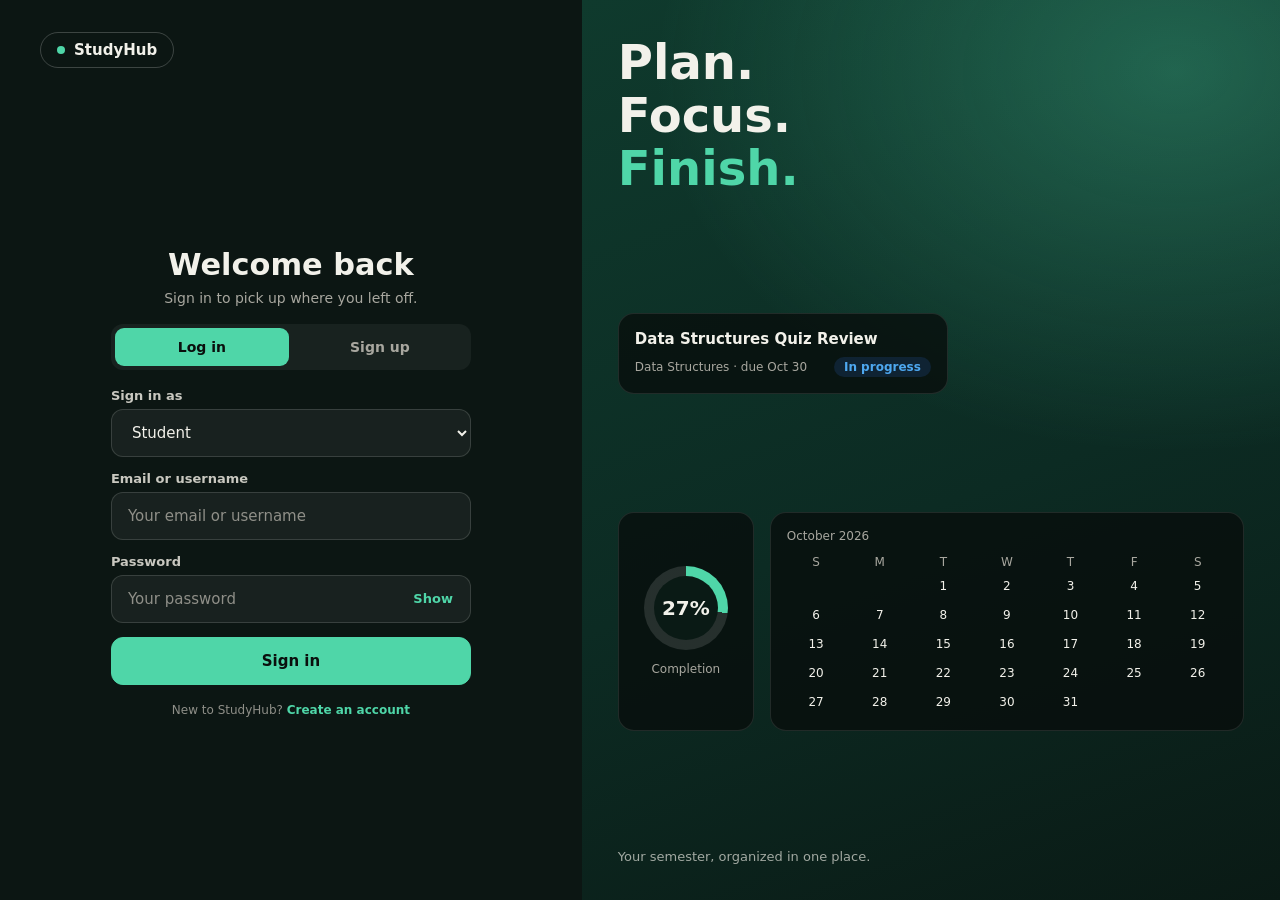
==== commit 42071105: "everthing" ====
--- a/index.html
+++ b/index.html
@@ -67,6 +67,18 @@
         <li data-view="student">
           <a href="#dashboard" aria-current="page">Dashboard</a>
         </li>
+        <li data-view="teacher"><a href="#teacher-students">Students</a></li>
+        <li data-view="teacher">
+          <a href="#teacher-submissions">Submissions</a>
+        </li>
+        <li data-view="teacher">
+          <a href="#teacher-feedback">Feedback &amp; Grades</a>
+        </li>
+        <li data-view="teacher">
+          <a href="#teacher-analytics">Class Analytics</a>
+        </li>
+        <li data-view="student"><a href="#student-classroom">Classroom</a></li>
+        <li data-view="teacher"><a href="#teacher-classroom">Classroom</a></li>
         <li data-view="student"><a href="#tasks">Tasks</a></li>
         <li data-view="student"><a href="#schedules">Schedules</a></li>
         <li data-view="student"><a href="#notes">Notes</a></li>
@@ -103,9 +115,221 @@
         <div class="content-card">
           <h3>Welcome, Teacher!</h3>
           <p>Manage academic activities and monitor student progress.</p>
-        </div>
-      </section>
-
+          <p class="section-note">
+            Classroom activity and progress at a glance.
+          </p>
+        </div>
+        <div class="teacher-kpis">
+          <article class="metric-card" data-tone="info">
+            <h3>Students</h3>
+            <strong id="teacher-total-students">0</strong>
+          </article>
+          <article class="metric-card" data-tone="warning">
+            <h3>Active assignments</h3>
+            <strong id="teacher-active-assignments">0</strong>
+          </article>
+          <article class="metric-card" data-tone="success">
+            <h3>Submissions</h3>
+            <strong id="teacher-total-submissions">0</strong>
+          </article>
+          <article class="metric-card" data-tone="purple">
+            <h3>Pending review</h3>
+            <strong id="teacher-pending-reviews">0</strong>
+          </article>
+        </div>
+        <div class="content-card">
+          <h3>Recent submissions</h3>
+          <div id="teacher-recent-submissions"></div>
+        </div>
+      </section>
+      <section id="teacher-students" data-view="teacher" hidden>
+        <h2>Students</h2>
+        <p class="section-note">
+          Students who have joined your classrooms.
+        </p>
+        <div class="content-card">
+          <div class="table-wrapper">
+            <table>
+              <thead>
+                <tr>
+                  <th>Student</th>
+                  <th>Submitted</th>
+                  <th>Reviewed</th>
+                </tr>
+              </thead>
+              <tbody id="teacher-student-rows"></tbody>
+            </table>
+          </div>
+        </div>
+      </section>
+      <section id="teacher-submissions" data-view="teacher" hidden>
+        <h2>Submission Review</h2>
+        <div class="content-card">
+          <div class="table-wrapper">
+            <table>
+              <thead>
+                <tr>
+                  <th>Student</th>
+                  <th>Class</th>
+                  <th>Assignment</th>
+                  <th>Submitted</th>
+                  <th>Status</th>
+                  <th>Actions</th>
+                </tr>
+              </thead>
+              <tbody id="teacher-submission-rows"></tbody>
+            </table>
+          </div>
+        </div>
+      </section>
+      <section id="teacher-feedback" data-view="teacher" hidden>
+        <h2>Feedback &amp; Grades</h2>
+        <div class="content-card">
+          <p class="section-note">
+            Use Review submission to provide a score and feedback.
+          </p>
+          <div class="table-wrapper">
+            <table>
+              <thead>
+                <tr>
+                  <th>Student</th>
+                  <th>Class</th>
+                  <th>Assignment</th>
+                  <th>Score</th>
+                  <th>Feedback</th>
+                </tr>
+              </thead>
+              <tbody id="teacher-feedback-rows"></tbody>
+            </table>
+          </div>
+        </div>
+      </section>
+      <section id="teacher-analytics" data-view="teacher" hidden>
+        <h2>Class Analytics</h2>
+        <div class="teacher-kpis">
+          <article class="metric-card">
+            <h3>Submission rate</h3>
+            <strong id="teacher-submission-rate">0%</strong>
+          </article>
+          <article class="metric-card">
+            <h3>Review completion</h3>
+            <strong id="teacher-review-rate">0%</strong>
+          </article>
+          <article class="metric-card">
+            <h3>Average grade</h3>
+            <strong id="teacher-average-grade">—</strong>
+          </article>
+        </div>
+        <div class="content-card">
+          <h3>Assignment progress</h3>
+          <div id="teacher-analytics-bars" class="distribution-bars"></div>
+        </div>
+      </section>
+      <section id="teacher-classroom" data-view="teacher" hidden>
+        <div class="classroom-heading">
+          <div>
+            <h2>Classroom</h2>
+            <p class="section-note">
+              Create classes and share their codes with students.
+            </p>
+          </div>
+          <button
+            type="button"
+            class="classroom-button classroom-primary"
+            id="class-create-toggle"
+          >
+            + Create class
+          </button>
+        </div>
+        <div
+          id="classroom-notice"
+          class="classroom-notice"
+          role="status"
+          aria-live="polite"
+          hidden
+        ></div>
+        <form id="class-create-form" class="content-card classroom-form" hidden>
+          <div>
+            <label for="class-name">Class name</label
+            ><input
+              id="class-name"
+              name="name"
+              maxlength="100"
+              required
+              placeholder="e.g. Data Structures"
+            />
+          </div>
+          <div>
+            <label for="class-section">Section</label
+            ><input
+              id="class-section"
+              name="section"
+              maxlength="60"
+              placeholder="e.g. DCPET 2-2"
+            />
+          </div>
+          <div>
+            <label for="class-subject">Subject</label
+            ><input
+              id="class-subject"
+              name="subject"
+              maxlength="100"
+              placeholder="e.g. CMPE 201"
+            />
+          </div>
+          <button type="submit">Create class</button>
+          <button
+            type="button"
+            class="classroom-button"
+            id="class-create-cancel"
+          >
+            Cancel
+          </button>
+        </form>
+        <div id="teacher-class-cards" class="classroom-grid"></div>
+        <div id="teacher-class-detail" class="classroom-detail" hidden></div>
+      </section>
+      <section id="student-classroom" data-view="student" hidden>
+        <div class="classroom-heading">
+          <div>
+            <h2>Classroom</h2>
+            <p class="section-note">Your classes and classroom updates.</p>
+          </div>
+          <button
+            type="button"
+            class="classroom-button classroom-primary"
+            id="class-join-toggle"
+          >
+            + Join class
+          </button>
+        </div>
+        <div
+          id="student-classroom-notice"
+          class="classroom-notice"
+          role="status"
+          aria-live="polite"
+          hidden
+        ></div>
+        <form id="class-join-form" class="content-card classroom-form" hidden>
+          <div>
+            <label for="class-join-code">Class code</label
+            ><input
+              id="class-join-code"
+              name="code"
+              required
+              maxlength="12"
+              placeholder="Enter teacher's class code"
+              autocomplete="off"
+            />
+          </div>
+          <button type="submit">Join class</button>
+          <button type="button" class="classroom-button" id="class-join-cancel">
+            Cancel
+          </button>
+        </form>
+        <div id="student-class-cards" class="classroom-grid"></div>
+        <div id="student-class-detail" class="classroom-detail" hidden></div>
+      </section>
       <section
         id="dashboard"
         data-view="student"
@@ -392,7 +616,6 @@
               </caption>
               <thead>
                 <tr>
-                  <th>ID</th>
                   <th>Task</th>
                   <th>Subject</th>
                   <th>Due</th>
@@ -446,7 +669,6 @@
                 </caption>
                 <thead>
                   <tr>
-                    <th>ID</th>
                     <th>Task</th>
                     <th>Subject</th>
                     <th>Due</th>
@@ -544,9 +766,19 @@
         </div>
 
         <div class="content-card">
-          <h3>DCPET 2-2 Class Schedule</h3>
+          <div class="schedule-card-heading">
+            <h3>DCPET 2-2 Class Schedule</h3>
+            <button
+              type="button"
+              id="schedule-actions-toggle"
+              aria-controls="schedule-table"
+              aria-pressed="false"
+            >
+              Show actions
+            </button>
+          </div>
           <div class="table-wrapper">
-            <table>
+            <table id="schedule-table" class="schedule-actions-hidden">
               <caption>
                 Weekly class schedule
               </caption>
@@ -557,7 +789,7 @@
                   <th>Class</th>
                   <th>Course code</th>
                   <th>Instructor</th>
-                  <th>Actions</th>
+                  <th class="schedule-actions-column">Actions</th>
                 </tr>
               </thead>
               <tbody id="schedule-table-body"></tbody>
@@ -729,10 +961,148 @@
         hidden
       >
         <h2 id="focus-title">Focus</h2>
-        <div class="content-card focus-panel">
-          <p>
-            Distraction-free study view is active while Focus mode is enabled.
-          </p>
+        <div class="content-card focus-panel pomodoro-panel">
+          <div class="pomo-heading">
+            <span class="pomo-eyebrow"
+              ><span class="pomo-spark"></span> STUDYHUB · DEEP WORK</span
+            >
+            <h3>Make every minute count.</h3>
+            <p>One task. One session. You've got this.</p>
+          </div>
+          <div class="pomo-modes" role="group" aria-label="Timer mode">
+            <button type="button" data-pomo-mode="focus" aria-pressed="true">
+              Focus
+            </button>
+            <button type="button" data-pomo-mode="short" aria-pressed="false">
+              Short break
+            </button>
+            <button type="button" data-pomo-mode="long" aria-pressed="false">
+              Long break
+            </button>
+          </div>
+          <div
+            class="pomo-clock"
+            id="pomo-clock"
+            role="timer"
+            aria-label="Time remaining"
+          >
+            <div class="pomo-clock-inner">
+              <span id="pomo-phase-label">FOCUS SESSION</span>
+              <strong id="pomo-time">25:00</strong>
+              <span id="pomo-timer-status">Ready when you are</span>
+            </div>
+          </div>
+          <div class="pomo-controls">
+            <button type="button" id="pomo-start" class="pomo-primary">
+              Start focusing
+            </button>
+            <button type="button" id="pomo-reset" class="pomo-secondary">
+              Reset
+            </button>
+            <button type="button" id="pomo-skip" class="pomo-secondary">
+              Skip
+            </button>
+          </div>
+          <section class="pomo-settings" aria-label="Timer preferences">
+            <button
+              type="button"
+              class="pomo-settings-toggle"
+              id="pomo-settings-toggle"
+              aria-expanded="false"
+              aria-controls="pomo-settings-form"
+            >
+              ⚙ Customize timers <span aria-hidden="true">⌄</span>
+            </button>
+            <form id="pomo-settings-form" class="pomo-settings-form" hidden>
+              <p>Choose your own study and break durations (1–180 minutes).</p>
+              <div class="pomo-settings-fields">
+                <label for="pomo-focus-duration"
+                  >Focus <span>minutes</span
+                  ><input
+                    id="pomo-focus-duration"
+                    name="focus"
+                    type="number"
+                    min="1"
+                    max="180"
+                    step="1"
+                    value="25"
+                    required
+                /></label>
+                <label for="pomo-short-duration"
+                  >Short break <span>minutes</span
+                  ><input
+                    id="pomo-short-duration"
+                    name="short"
+                    type="number"
+                    min="1"
+                    max="180"
+                    step="1"
+                    value="5"
+                    required
+                /></label>
+                <label for="pomo-long-duration"
+                  >Long break <span>minutes</span
+                  ><input
+                    id="pomo-long-duration"
+                    name="long"
+                    type="number"
+                    min="1"
+                    max="180"
+                    step="1"
+                    value="15"
+                    required
+                /></label>
+              </div>
+              <div class="pomo-settings-actions">
+                <button type="submit" class="pomo-primary">
+                  Save durations</button
+                ><button
+                  type="button"
+                  id="pomo-defaults"
+                  class="pomo-secondary"
+                >
+                  Restore defaults
+                </button>
+              </div>
+              <p class="pomo-settings-note">
+                Saving resets the current countdown. Completed sessions and your
+                study stats stay saved.
+              </p>
+            </form>
+          </section>
+          <div class="pomo-lower">
+            <label for="pomo-intention"
+              >What are you working on?
+              <input
+                id="pomo-intention"
+                type="text"
+                maxlength="100"
+                placeholder="e.g. Review circuit analysis"
+                autocomplete="off"
+              />
+            </label>
+            <div class="pomo-stats">
+              <div>
+                <strong id="pomo-sessions">0</strong
+                ><span>Focus sessions today</span>
+              </div>
+              <div>
+                <strong id="pomo-minutes">0</strong
+                ><span>Focused minutes today</span>
+              </div>
+              <div>
+                <strong id="pomo-cycle">1 / 4</strong><span>Current cycle</span>
+              </div>
+            </div>
+            <p
+              class="pomo-hint"
+              id="pomo-message"
+              role="status"
+              aria-live="polite"
+            >
+              Tip: After four focus sessions, take a longer break.
+            </p>
+          </div>
         </div>
       </section>
 
@@ -914,50 +1284,9 @@
 
     <footer data-view="student teacher admin">Front-end prototype</footer>
 
-    <!-- Shown only when nobody is signed in. -->
-    <main id="login-view" data-view="guest" aria-labelledby="login-title">
-      <section class="content-card login-card">
-        <h1 id="login-title" class="login-brand">StudyHub</h1>
-        <p class="section-note">Sign in to continue.</p>
-        <div id="login-error" role="alert" hidden></div>
-
-        <form id="login-form" novalidate>
-          <div>
-            <label for="login-role">Sign in as</label>
-            <select id="login-role" name="role" required>
-              <option value="student">Student</option>
-              <option value="teacher">Teacher</option>
-            </select>
-          </div>
-
-          <div>
-            <label for="login-username">Username</label>
-            <input
-              type="text"
-              id="login-username"
-              name="username"
-              autocomplete="username"
-              autocapitalize="none"
-              spellcheck="false"
-              required
-            />
-          </div>
-
-          <div>
-            <label for="login-password">Password</label>
-            <input
-              type="password"
-              id="login-password"
-              name="password"
-              autocomplete="current-password"
-              required
-            />
-          </div>
-
-          <button type="submit" id="login-submit">Sign in</button>
-        </form>
-      </section>
-    </main>
+    <script src="auth.js" defer></script>
     <script src="app.js" defer></script>
+    <script src="classroom.js" defer></script>
+    <script src="pomodoro.js" defer></script>
   </body>
 </html>
--- a/style.css
+++ b/style.css
@@ -788,6 +788,65 @@
   color-scheme: dark;
 }
 
+.schedule-card-heading {
+  display: flex;
+  align-items: center;
+  justify-content: space-between;
+  gap: var(--space-3);
+  margin-bottom: var(--space-3);
+}
+
+.schedule-card-heading h3 {
+  margin: 0;
+}
+
+#schedule-actions-toggle {
+  display: inline-flex;
+  align-items: center;
+  gap: var(--space-2);
+  flex: 0 0 auto;
+  padding: 0.55rem 0.85rem;
+  border: 1px solid rgba(79, 214, 168, 0.32);
+  border-radius: 999px;
+  background: linear-gradient(
+    135deg,
+    rgba(79, 214, 168, 0.14),
+    rgba(79, 214, 168, 0.04)
+  );
+  color: var(--brand);
+  font: inherit;
+  font-size: 0.8rem;
+  font-weight: 700;
+  transition:
+    background 0.2s ease,
+    border-color 0.2s ease,
+    transform 0.2s ease;
+}
+
+#schedule-actions-toggle::before {
+  content: "";
+  width: 0.45rem;
+  height: 0.45rem;
+  border-radius: 50%;
+  background: currentColor;
+  box-shadow: 0 0 0 3px rgba(79, 214, 168, 0.12);
+}
+
+#schedule-actions-toggle:hover {
+  transform: translateY(-1px);
+  border-color: var(--brand);
+  background: rgba(79, 214, 168, 0.18);
+}
+
+#schedule-actions-toggle[aria-pressed="true"] {
+  background: var(--brand);
+  color: var(--page-a);
+}
+
+.schedule-actions-hidden .schedule-actions-column {
+  display: none;
+}
+
 #schedule-cancel,
 #schedule-table-body button {
   font-family: inherit;
@@ -815,6 +874,13 @@
   color: var(--primary);
   font-size: 0.85rem;
   text-transform: none;
+}
+
+@media (max-width: 480px) {
+  .schedule-card-heading {
+    align-items: flex-start;
+    flex-wrap: wrap;
+  }
 }
 
 /* ==========================================
@@ -993,52 +1059,12 @@
 }
 
 /* ==========================================
-   LOGIN + USER MENU
+   USER MENU
    ========================================== */
 
 /* Hide the page until app.js has applied the role view (no flash of the wrong UI). */
 html:not([data-ready]) body > :not(script) {
   visibility: hidden;
-}
-
-body.logged-out {
-  display: flex;
-  align-items: center;
-  justify-content: center;
-  padding: var(--space-4);
-}
-
-#login-view {
-  width: min(100%, 420px);
-}
-
-.login-card {
-  margin-bottom: 0;
-  padding: var(--space-5);
-}
-
-.login-brand {
-  font-size: var(--heading-size);
-  margin-bottom: var(--space-1);
-}
-
-#login-error {
-  margin-top: var(--space-3);
-  margin-bottom: 0;
-}
-
-#login-form {
-  flex-direction: column;
-  margin: var(--space-4) 0 0;
-}
-
-#login-form > div,
-#login-form input {
-  width: 100%;
-}
-
-#login-form button[type="submit"] {
-  padding: var(--space-3);
 }
 
 .user-menu {
@@ -1582,8 +1608,7 @@
 /* ---- Cards ---- */
 :root[data-theme="light"] .content-card,
 :root[data-theme="light"] #dashboard > section,
-:root[data-theme="light"] #task-form,
-:root[data-theme="light"] .login-card {
+:root[data-theme="light"] #task-form {
   background: var(--raisedcard);
   box-shadow: var(--shadow-card);
 }
@@ -1707,3 +1732,536 @@
 #dashboard > #dash-focus {
   border-left: 3px solid var(--focus);
 }
+
+.teacher-kpis {
+  display: grid;
+  grid-template-columns: repeat(auto-fit, minmax(180px, 1fr));
+  gap: 1rem;
+  margin-bottom: 1rem;
+}
+.teacher-kpis .metric-card {
+  padding: 1.2rem;
+}
+.teacher-kpis h3 {
+  font-size: 0.85rem;
+  color: var(--secondary);
+  margin-bottom: 0.6rem;
+}
+.teacher-kpis strong {
+  font-size: 2rem;
+}
+#teacher-dashboard .content-card,
+#teacher-students .content-card,
+#teacher-submissions .content-card,
+#teacher-feedback .content-card,
+#teacher-analytics .content-card {
+  margin-bottom: 1rem;
+}
+#teacher-students button,
+#teacher-submissions button {
+  border: 1px solid var(--border);
+  border-radius: var(--radius);
+  padding: 0.55rem 0.8rem;
+  background: var(--raisedcard);
+  color: var(--primary);
+  margin: 0.15rem;
+}
+#teacher-students button[type="submit"][type="submit"] {
+  background: var(--brand);
+  color: var(--page-a);
+}
+.teacher-list-item {
+  padding: 0.8rem 0;
+  border-bottom: 1px solid var(--border);
+}
+.teacher-list-item:last-child {
+  border-bottom: 0;
+}
+.teacher-list-item p {
+  margin: 0.35rem 0;
+  color: var(--secondary);
+}
+.teacher-status {
+  font-size: 0.8rem;
+  color: var(--brand);
+}
+.teacher-grade-form {
+  display: flex;
+  flex-wrap: wrap;
+  gap: 0.5rem;
+  align-items: end;
+  margin: 0;
+}
+.teacher-grade-form input[type="number"] {
+  width: 90px;
+}
+.teacher-grade-form textarea {
+  min-width: 220px;
+  flex: 1;
+}
+.teacher-grade-form label {
+  margin-bottom: 0.3rem;
+}
+#teacher-analytics-bars .bar-track {
+  min-width: 100px;
+}
+@media (max-width: 768px) {
+  .teacher-kpis {
+    grid-template-columns: repeat(2, minmax(0, 1fr));
+  }
+}
+
+/* Classroom module: scoped styles, existing Student dashboard is unchanged. */
+.classroom-heading {
+  display: flex;
+  align-items: center;
+  justify-content: space-between;
+  gap: 16px;
+  flex-wrap: wrap;
+  margin-bottom: 22px;
+}
+.classroom-heading h2 {
+  margin-bottom: 3px;
+}
+.classroom-button,
+.classroom-detail button,
+.classroom-grid button {
+  font: inherit;
+  padding: 9px 13px;
+  border-radius: 9px;
+  border: 1px solid var(--border);
+  background: var(--raisedcard);
+  color: var(--primary);
+  cursor: pointer;
+}
+.classroom-primary {
+  background: var(--brand) !important;
+  color: #0a0f0d !important;
+  border-color: var(--brand) !important;
+  font-weight: 700;
+}
+.classroom-grid {
+  display: grid;
+  grid-template-columns: repeat(auto-fill, minmax(250px, 1fr));
+  gap: 16px;
+  margin-bottom: 22px;
+}
+.classroom-tile {
+  border: 1px solid var(--border);
+  background: var(--raisedcard);
+  border-radius: 14px;
+  overflow: hidden;
+}
+.classroom-tile-head {
+  padding: 20px;
+  background: linear-gradient(120deg, #164f40, #0c2b23);
+  min-height: 122px;
+}
+.classroom-tile h3 {
+  margin: 0 0 6px;
+  font-size: 1.13rem;
+}
+.classroom-tile p {
+  color: var(--secondary);
+  font-size: 0.88rem;
+  margin: 5px 0;
+}
+.classroom-tile-body {
+  padding: 15px;
+}
+.classroom-tile-body button {
+  width: 100%;
+}
+.classroom-form {
+  display: flex;
+  flex-wrap: wrap;
+  align-items: end;
+  gap: 12px;
+}
+.classroom-form > div {
+  flex: 1 1 190px;
+}
+.classroom-form input,
+.classroom-form textarea,
+.classroom-form select {
+  width: 100%;
+  min-width: 0;
+}
+.classroom-notice {
+  padding: 12px 14px;
+  border: 1px solid var(--brand);
+  background: var(--brand-dim);
+  border-radius: 10px;
+  margin-bottom: 15px;
+}
+.classroom-detail {
+  display: grid;
+  gap: 16px;
+}
+.classroom-banner {
+  padding: 23px;
+  border-radius: 14px;
+  background: linear-gradient(120deg, #145541, #102e2a);
+  border: 1px solid var(--border);
+}
+.classroom-banner h3 {
+  font-size: 1.45rem;
+  margin: 8px 0;
+}
+.classroom-banner p {
+  color: var(--secondary);
+}
+.classroom-banner .classroom-code {
+  display: inline-block;
+  margin-top: 12px;
+  padding: 8px 12px;
+  border: 1px dashed var(--brand);
+  border-radius: 9px;
+  font-weight: 700;
+  letter-spacing: 0.08em;
+}
+.classroom-post {
+  border: 1px solid var(--border);
+  background: var(--raisedcard);
+  border-radius: 12px;
+  padding: 16px;
+  margin: 12px 0;
+}
+.classroom-post h4 {
+  margin: 0 0 7px;
+}
+.classroom-post p {
+  line-height: 1.55;
+  white-space: pre-wrap;
+  overflow-wrap: anywhere;
+}
+.classroom-post small {
+  color: var(--secondary);
+}
+.classroom-actions {
+  display: flex;
+  gap: 8px;
+  flex-wrap: wrap;
+  margin-top: 12px;
+}
+.classroom-empty {
+  padding: 28px 15px;
+  border: 1px dashed var(--border);
+  border-radius: 12px;
+  color: var(--secondary);
+  text-align: center;
+  grid-column: 1/-1;
+}
+.classroom-detail .content-card {
+  margin-bottom: 0;
+}
+.classroom-detail textarea {
+  width: 100%;
+  min-height: 84px;
+}
+@media (max-width: 600px) {
+  .classroom-grid {
+    grid-template-columns: 1fr;
+  }
+  .classroom-heading {
+    align-items: flex-start;
+  }
+}
+
+/* Pomodoro focus workspace — inherits StudyHub theme variables */
+body.focus-mode #app {
+  width: min(100%, 920px);
+  display: block;
+  padding-top: clamp(20px, 4vh, 48px);
+}
+body.focus-mode .focus-panel {
+  min-height: 0;
+  display: flex;
+}
+.pomodoro-panel {
+  flex-direction: column;
+  align-items: center;
+  gap: 25px;
+  padding: clamp(22px, 4vw, 48px);
+  text-align: center;
+  background:
+    radial-gradient(
+      circle at 50% 0%,
+      rgba(79, 214, 168, 0.12),
+      transparent 62%
+    ),
+    var(--card);
+  border: 1px solid var(--border);
+  border-radius: 22px;
+}
+.pomo-heading h3 {
+  font-size: clamp(1.5rem, 3vw, 2rem);
+  margin: 10px 0 8px;
+}
+.pomo-heading p {
+  color: var(--secondary);
+  font-size: 0.9rem;
+}
+.pomo-eyebrow {
+  font-size: 0.7rem;
+  font-weight: 800;
+  letter-spacing: 0.17em;
+  color: var(--brand);
+}
+.pomo-spark {
+  display: inline-block;
+  width: 7px;
+  height: 7px;
+  border-radius: 50%;
+  background: var(--brand);
+  margin-right: 8px;
+  box-shadow: 0 0 12px var(--brand);
+}
+.pomo-modes {
+  display: flex;
+  flex-wrap: wrap;
+  justify-content: center;
+  gap: 7px;
+  padding: 5px;
+  border: 1px solid var(--border);
+  border-radius: 999px;
+  background: var(--raisedcard);
+}
+.pomo-modes button {
+  border: 0;
+  border-radius: 999px;
+  background: transparent;
+  color: var(--secondary);
+  padding: 11px 18px;
+  font-weight: 700;
+}
+.pomo-modes button[aria-pressed="true"] {
+  background: var(--brand);
+  color: #0a0f0d;
+}
+.pomo-clock {
+  width: min(100%, 330px);
+  aspect-ratio: 1;
+  border-radius: 50%;
+  display: grid;
+  place-items: center;
+  padding: 13px;
+  background: conic-gradient(
+    var(--brand) var(--pomo-progress, 0%),
+    rgba(255, 255, 255, 0.1) 0
+  );
+  box-shadow: 0 0 75px rgba(79, 214, 168, 0.08);
+  transition: background 0.2s;
+}
+.pomo-clock-inner {
+  width: 100%;
+  height: 100%;
+  display: flex;
+  flex-direction: column;
+  align-items: center;
+  justify-content: center;
+  gap: 9px;
+  border-radius: 50%;
+  background: var(--page-b);
+}
+#pomo-phase-label {
+  color: var(--brand);
+  font-size: 0.68rem;
+  letter-spacing: 0.15em;
+  font-weight: 800;
+}
+#pomo-time {
+  font-family: "Syne", sans-serif;
+  font-size: clamp(3.5rem, 9vw, 5rem);
+  line-height: 1.1;
+  font-variant-numeric: tabular-nums;
+}
+#pomo-timer-status {
+  color: var(--secondary);
+  font-size: 0.82rem;
+}
+.pomo-controls {
+  display: flex;
+  gap: 10px;
+  justify-content: center;
+  flex-wrap: wrap;
+}
+.pomo-controls button {
+  border-radius: 12px;
+  padding: 13px 21px;
+  font-weight: 800;
+  border: 1px solid var(--border);
+}
+.pomo-controls .pomo-primary {
+  background: var(--brand);
+  color: #0a0f0d;
+  border-color: var(--brand);
+  min-width: 155px;
+}
+.pomo-controls .pomo-secondary {
+  background: var(--raisedcard);
+  color: var(--primary);
+}
+.pomo-lower {
+  width: min(100%, 550px);
+  display: grid;
+  gap: 18px;
+}
+.pomo-lower label {
+  text-align: left;
+  font-weight: 700;
+  color: var(--primary);
+}
+#pomo-intention {
+  width: 100%;
+  margin-top: 9px;
+  padding: 14px;
+  border: 1px solid var(--border);
+  border-radius: 12px;
+  background: var(--raisedcard);
+  color: var(--primary);
+}
+.pomo-stats {
+  display: grid;
+  grid-template-columns: repeat(3, minmax(0, 1fr));
+  gap: 10px;
+}
+.pomo-stats div {
+  border: 1px solid var(--border);
+  border-radius: 12px;
+  background: var(--raisedcard);
+  padding: 14px 8px;
+  display: grid;
+  gap: 7px;
+}
+.pomo-stats strong {
+  font-size: 1.45rem;
+  font-family: "Syne", sans-serif;
+  color: var(--primary);
+}
+.pomo-stats span {
+  font-size: 0.72rem;
+  color: var(--secondary);
+}
+.pomo-hint {
+  color: var(--secondary);
+  font-size: 0.82rem;
+  line-height: 1.5;
+}
+.pomodoro-panel button:focus-visible,
+#pomo-intention:focus-visible {
+  outline: 2px solid var(--brand);
+  outline-offset: 3px;
+}
+@media (max-width: 520px) {
+  .pomodoro-panel {
+    gap: 20px;
+    padding: 18px 12px;
+  }
+  .pomo-modes button {
+    padding: 9px 11px;
+    font-size: 0.78rem;
+  }
+  .pomo-clock {
+    width: min(100%, 275px);
+  }
+  .pomo-controls button {
+    padding: 12px 15px;
+  }
+  .pomo-stats span {
+    font-size: 0.66rem;
+  }
+}
+
+/* Adjustable Pomodoro settings */
+.pomo-settings {
+  width: min(100%, 550px);
+  text-align: left;
+}
+.pomo-settings-toggle {
+  width: 100%;
+  display: flex;
+  justify-content: space-between;
+  align-items: center;
+  padding: 14px 17px;
+  border: 1px solid var(--border);
+  border-radius: 12px;
+  background: var(--raisedcard);
+  color: var(--primary);
+  font-weight: 700;
+}
+.pomo-settings-toggle[aria-expanded="true"] {
+  border-color: var(--brand);
+  border-radius: 12px 12px 0 0;
+}
+.pomo-settings-form {
+  display: grid;
+  gap: 15px;
+  padding: 18px;
+  border: 1px solid var(--border);
+  border-top: 0;
+  border-radius: 0 0 12px 12px;
+  background: var(--card);
+  margin: 0;
+}
+.pomo-settings-form > p {
+  font-size: 0.83rem;
+  color: var(--secondary);
+  line-height: 1.5;
+}
+.pomo-settings-fields {
+  display: grid;
+  grid-template-columns: repeat(3, minmax(0, 1fr));
+  gap: 12px;
+}
+.pomo-settings-fields label {
+  font-weight: 700;
+  color: var(--primary);
+  font-size: 0.83rem;
+}
+.pomo-settings-fields label span {
+  font-weight: 400;
+  color: var(--secondary);
+  font-size: 0.72rem;
+}
+.pomo-settings-fields input {
+  width: 100%;
+  margin-top: 9px;
+  padding: 11px;
+  border: 1px solid var(--border);
+  border-radius: 9px;
+  background: var(--raisedcard);
+  color: var(--primary);
+  font: inherit;
+}
+.pomo-settings-actions {
+  display: flex;
+  gap: 10px;
+  flex-wrap: wrap;
+}
+.pomo-settings-actions button {
+  border: 1px solid var(--border);
+  border-radius: 10px;
+  padding: 11px 14px;
+  font-weight: 700;
+}
+.pomo-settings-actions .pomo-primary {
+  background: var(--brand);
+  border-color: var(--brand);
+  color: #0a0f0d;
+}
+.pomo-settings-actions .pomo-secondary {
+  background: var(--raisedcard);
+  color: var(--primary);
+}
+.pomo-settings-form .pomo-settings-note {
+  font-size: 0.75rem;
+}
+@media (max-width: 480px) {
+  .pomo-settings-fields {
+    grid-template-columns: 1fr;
+  }
+  .pomo-settings-form {
+    padding: 14px;
+  }
+}
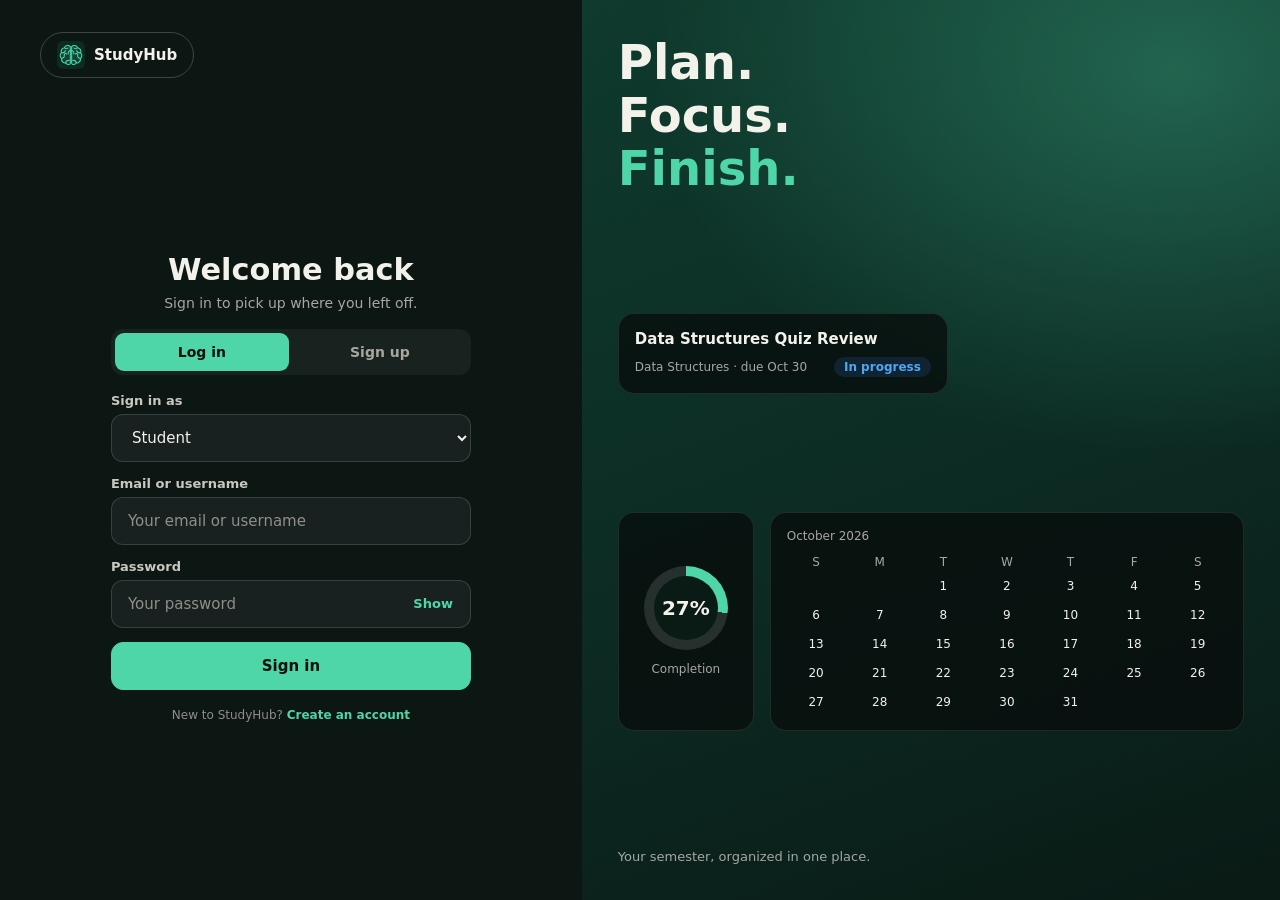
==== commit d8203712: "Unit 8-10" ====
--- a/index.html
+++ b/index.html
@@ -28,6 +28,10 @@
   </head>
   <body>
     <header class="app-header" data-view="student teacher admin">
+      <a class="app-brand" href="#dashboard" aria-label="StudyHub home">
+        <img src="logo.svg" alt="" />
+        <span>StudyHub</span>
+      </a>
       <p id="app-message" role="status" aria-live="polite" hidden></p>
       <form id="search-form" role="search" data-view="student">
         <label class="sr-only" for="global-search">Search tasks</label>
@@ -83,7 +87,6 @@
         <li data-view="student"><a href="#schedules">Schedules</a></li>
         <li data-view="student"><a href="#notes">Notes</a></li>
         <li data-view="student"><a href="#expenses">Expenses</a></li>
-        <li data-view="student"><a href="#metrics">Metrics</a></li>
         <li data-view="student"><a href="#settings">Settings</a></li>
       </ul>
     </nav>
@@ -100,9 +103,79 @@
           <h3>Welcome, <span id="admin-name">Admin</span></h3>
           <p class="section-note">
             This is the admin workspace. Student sections are not available to
-            this role. The new dashboard will be built here.
+            this role. Use the quality assurance panel below to validate the
+            application state, workflow rules, and recovery paths.
           </p>
         </div>
+
+        <section id="admin-qa" class="content-card" aria-labelledby="admin-qa-title">
+          <h3 id="admin-qa-title">Quality assurance</h3>
+          <p class="section-note">
+            QA checks run when this dashboard loads. Run them again whenever
+            you want to refresh the results.
+          </p>
+          <button
+            type="button"
+            id="admin-qa-run"
+            aria-describedby="admin-qa-last-run"
+          >
+            <svg
+              aria-hidden="true"
+              viewBox="0 0 24 24"
+              fill="none"
+              focusable="false"
+            >
+              <path
+                d="M20 7v5h-5M4 17v-5h5m10.2-1A7.5 7.5 0 0 0 6.1 6.1L4 8m16 8-2.1 1.9A7.5 7.5 0 0 1 4.8 13"
+                stroke="currentColor"
+                stroke-width="1.8"
+                stroke-linecap="round"
+                stroke-linejoin="round"
+              />
+            </svg>
+            Run QA tests
+          </button>
+          <p id="admin-qa-last-run" role="status" aria-live="polite">
+            Tests have not run yet.
+          </p>
+          <div class="qa-score-card">
+            <p>
+              <strong>Weighted Quality Score:</strong>
+              <span id="admin-qa-quality-score">Calculating...</span>
+            </p>
+            <p>
+              <small>Formula: Q = 0.30F + 0.20R + 0.20A + 0.15V + 0.15C</small>
+            </p>
+          </div>
+
+          <h4>Category scores</h4>
+          <div class="qa-category-scores" aria-live="polite">
+            <p>F — Functional: <strong data-qa-category-score="F">—</strong></p>
+            <p>R — Resilience: <strong data-qa-category-score="R">—</strong></p>
+            <p>A — Auditability: <strong data-qa-category-score="A">—</strong></p>
+            <p>V — Validation: <strong data-qa-category-score="V">—</strong></p>
+            <p>C — Completeness: <strong data-qa-category-score="C">—</strong></p>
+          </div>
+
+          <div class="table-wrapper">
+            <table>
+              <caption>
+                Automated admin verification results
+              </caption>
+              <thead>
+                <tr>
+                  <th>Test ID</th>
+                  <th>Category</th>
+                  <th>Precondition</th>
+                  <th>Action</th>
+                  <th>Expected Result</th>
+                  <th>Result</th>
+                </tr>
+              </thead>
+              <tbody id="admin-qa-test-results-body"></tbody>
+            </table>
+          </div>
+        </section>
       </section>
 
       <section
@@ -144,9 +217,7 @@
       </section>
       <section id="teacher-students" data-view="teacher" hidden>
         <h2>Students</h2>
-        <p class="section-note">
-          Students who have joined your classrooms.
-        </p>
+        <p class="section-note">Students who have joined your classrooms.</p>
         <div class="content-card">
           <div class="table-wrapper">
             <table>
@@ -370,15 +441,6 @@
           aria-labelledby="system-metrics-title"
         >
           <div class="metrics-header">
-            <div>
-              <h3 id="system-metrics-title">
-                Unit 9: Live Derived Metrics & Analytics
-              </h3>
-              <p class="section-note">
-                Computed dynamically from current JavaScript task records
-                without third-party chart libraries.
-              </p>
-            </div>
             <span class="live-badge"
               ><span class="live-dot" aria-hidden="true"></span>Live</span
             >
@@ -434,15 +496,21 @@
           <details class="metrics-formulas">
             <summary>How these numbers are calculated</summary>
             <div class="table-wrapper">
+              <p class="section-note">
+                Count each expected value from the task list, enter the number
+                below, and compare it with the live calculated value. Percent
+                values are entered as whole numbers (for example, 25).
+              </p>
               <table>
                 <caption>
                   Unit 9 Dashboard Verification Table
                 </caption>
                 <thead>
                   <tr>
-                    <th>Metric Name</th>
-                    <th>Derivation Formula</th>
+                    <th>Metric</th>
+                    <th>Manually Counted Expected</th>
                     <th>Program Calculated</th>
+                    <th>Formula / counting rule</th>
                   </tr>
                 </thead>
                 <tbody id="metric-verification-body"></tbody>
@@ -1190,6 +1258,24 @@
             </button>
           </div>
 
+          <div id="reset-confirm-box" class="sub-card" hidden>
+            <label for="reset-confirm-input"
+              >Type RESET to replace the saved app data with defaults.</label
+            >
+            <input
+              type="text"
+              id="reset-confirm-input"
+              autocomplete="off"
+              spellcheck="false"
+            />
+            <div class="task-actions">
+              <button type="button" id="btn-confirm-reset" class="btn-danger">
+                Confirm reset
+              </button>
+              <button type="button" id="btn-cancel-reset">Cancel</button>
+            </div>
+          </div>
+
           <div id="import-preview-box" class="sub-card" hidden>
             <h4>Import Payload Preview</h4>
             <p id="import-preview-text"></p>
@@ -1224,62 +1310,6 @@
         </section>
       </section>
 
-      <!-- ========================================== -->
-      <!-- UNIT 10: Metrics page                       -->
-      <!-- ========================================== -->
-      <section
-        id="metrics"
-        data-view="student"
-        aria-labelledby="metrics-title"
-        hidden
-      >
-        <h2 id="metrics-title">Metrics</h2>
-
-        <!-- ========================================== -->
-        <!-- UNIT 10: Integrated QA Verification Suite  -->
-        <!-- ========================================== -->
-        <section
-          id="qa-suite"
-          class="content-card"
-          aria-labelledby="qa-suite-title"
-        >
-          <h3 id="qa-suite-title">
-            Unit 10: Integrated Front-End Quality Assurance
-          </h3>
-          <p class="section-note">
-            Automated stress tests covering storage failure recovery, illegal
-            workflow transitions, and resilience.
-          </p>
-
-          <div class="qa-score-card">
-            <p>
-              <strong>Weighted Quality Score:</strong>
-              <span id="qa-quality-score">Calculating...</span>
-            </p>
-            <p>
-              <small>Formula: Q = 0.30F + 0.20R + 0.20A + 0.15V + 0.15C</small>
-            </p>
-          </div>
-
-          <div class="table-wrapper">
-            <table>
-              <caption>
-                Automated Verification Results
-              </caption>
-              <thead>
-                <tr>
-                  <th>Test ID</th>
-                  <th>Precondition</th>
-                  <th>Action</th>
-                  <th>Expected Result</th>
-                  <th>Result</th>
-                </tr>
-              </thead>
-              <tbody id="qa-test-results-body"></tbody>
-            </table>
-          </div>
-        </section>
-      </section>
     </main>
 
     <footer data-view="student teacher admin">Front-end prototype</footer>
--- a/style.css
+++ b/style.css
@@ -102,6 +102,29 @@
   border-bottom: 1px solid var(--border);
   flex-wrap: wrap;
 }
+.app-brand {
+  display: inline-flex;
+  align-items: center;
+  gap: var(--space-2);
+  margin-right: auto;
+  color: var(--primary);
+  font-family: "Syne", sans-serif;
+  font-size: 1.05rem;
+  font-weight: 800;
+  text-decoration: none;
+  white-space: nowrap;
+}
+.app-brand img {
+  display: block;
+  width: 2.25rem;
+  height: 2.25rem;
+  object-fit: contain;
+}
+.app-brand:focus-visible {
+  border-radius: var(--radius);
+  outline: 2px solid var(--brand);
+  outline-offset: 4px;
+}
 #app-message {
   width: 100%;
   color: var(--secondary);
@@ -575,6 +598,7 @@
   #task-list td:last-child {
     min-width: 160px;
   }
+
 }
 
 /* ==========================================
@@ -695,6 +719,67 @@
   padding: var(--space-3);
   margin-bottom: var(--space-3);
   border-radius: 0 var(--radius) var(--radius) 0;
+}
+
+#admin-qa-run {
+  display: inline-flex;
+  align-items: center;
+  justify-content: center;
+  gap: var(--space-2);
+  min-height: 2.75rem;
+  margin: var(--space-2) 0;
+  padding: 0.7rem 1.15rem;
+  border: 1px solid var(--brand);
+  border-radius: 0.75rem;
+  background: linear-gradient(135deg, var(--brand), #34b98d);
+  color: #07130f;
+  font: inherit;
+  font-weight: 800;
+  box-shadow: 0 5px 16px rgba(79, 214, 168, 0.18);
+  transition:
+    transform 160ms ease,
+    box-shadow 160ms ease,
+    filter 160ms ease;
+}
+
+#admin-qa-run svg {
+  width: 1.15rem;
+  height: 1.15rem;
+}
+
+#admin-qa-run:hover {
+  transform: translateY(-1px);
+  filter: brightness(1.06);
+  box-shadow: 0 8px 22px rgba(79, 214, 168, 0.28);
+}
+
+#admin-qa-run:active {
+  transform: translateY(0);
+}
+
+#admin-qa-run:focus-visible {
+  outline: 3px solid var(--primary);
+  outline-offset: 3px;
+}
+
+@media (prefers-reduced-motion: reduce) {
+  #admin-qa-run {
+    transition: none;
+  }
+
+  #admin-qa-run:hover {
+    transform: none;
+  }
+}
+
+.qa-category-scores {
+  display: flex;
+  flex-wrap: wrap;
+  gap: var(--space-2) var(--space-4);
+}
+
+.qa-category-scores p {
+  margin: 0;
 }
 
 .status-badge-pass {
@@ -912,6 +997,45 @@
   color-scheme: dark;
 }
 
+@media (max-width: 768px) {
+  #note-form,
+  #expense-form {
+    display: grid;
+    grid-template-columns: repeat(2, minmax(0, 1fr));
+    align-items: start;
+    gap: var(--space-3);
+    width: 100%;
+  }
+
+  #note-form > div,
+  #expense-form > div,
+  #note-form > .field-wide {
+    flex: initial;
+    min-width: 0;
+  }
+
+  #note-form > .field-wide {
+    grid-column: 1 / -1;
+  }
+
+  #note-form > button,
+  #expense-form > button {
+    width: 100%;
+    min-height: 2.75rem;
+  }
+}
+
+@media (max-width: 420px) {
+  #note-form,
+  #expense-form {
+    grid-template-columns: minmax(0, 1fr);
+  }
+
+  #note-form > .field-wide {
+    grid-column: auto;
+  }
+}
+
 #note-cancel,
 #expense-cancel,
 #note-list button,
